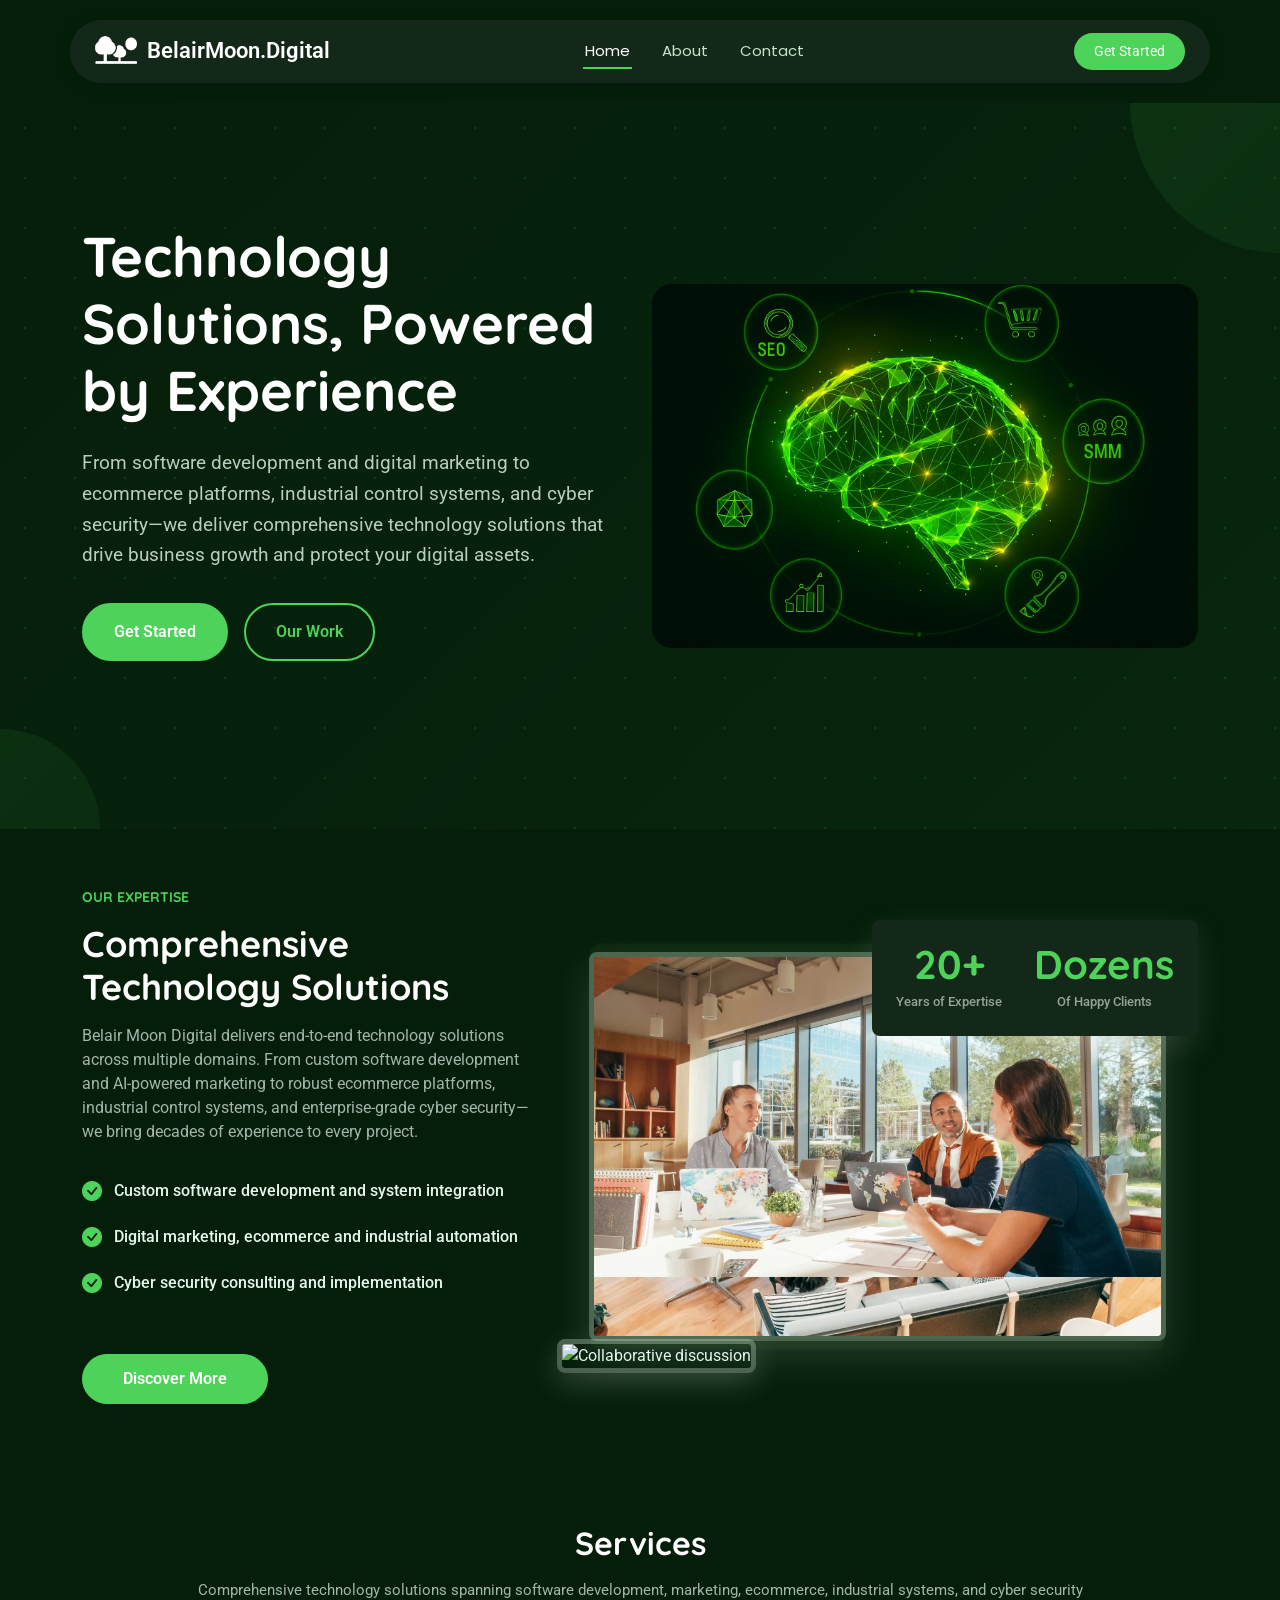
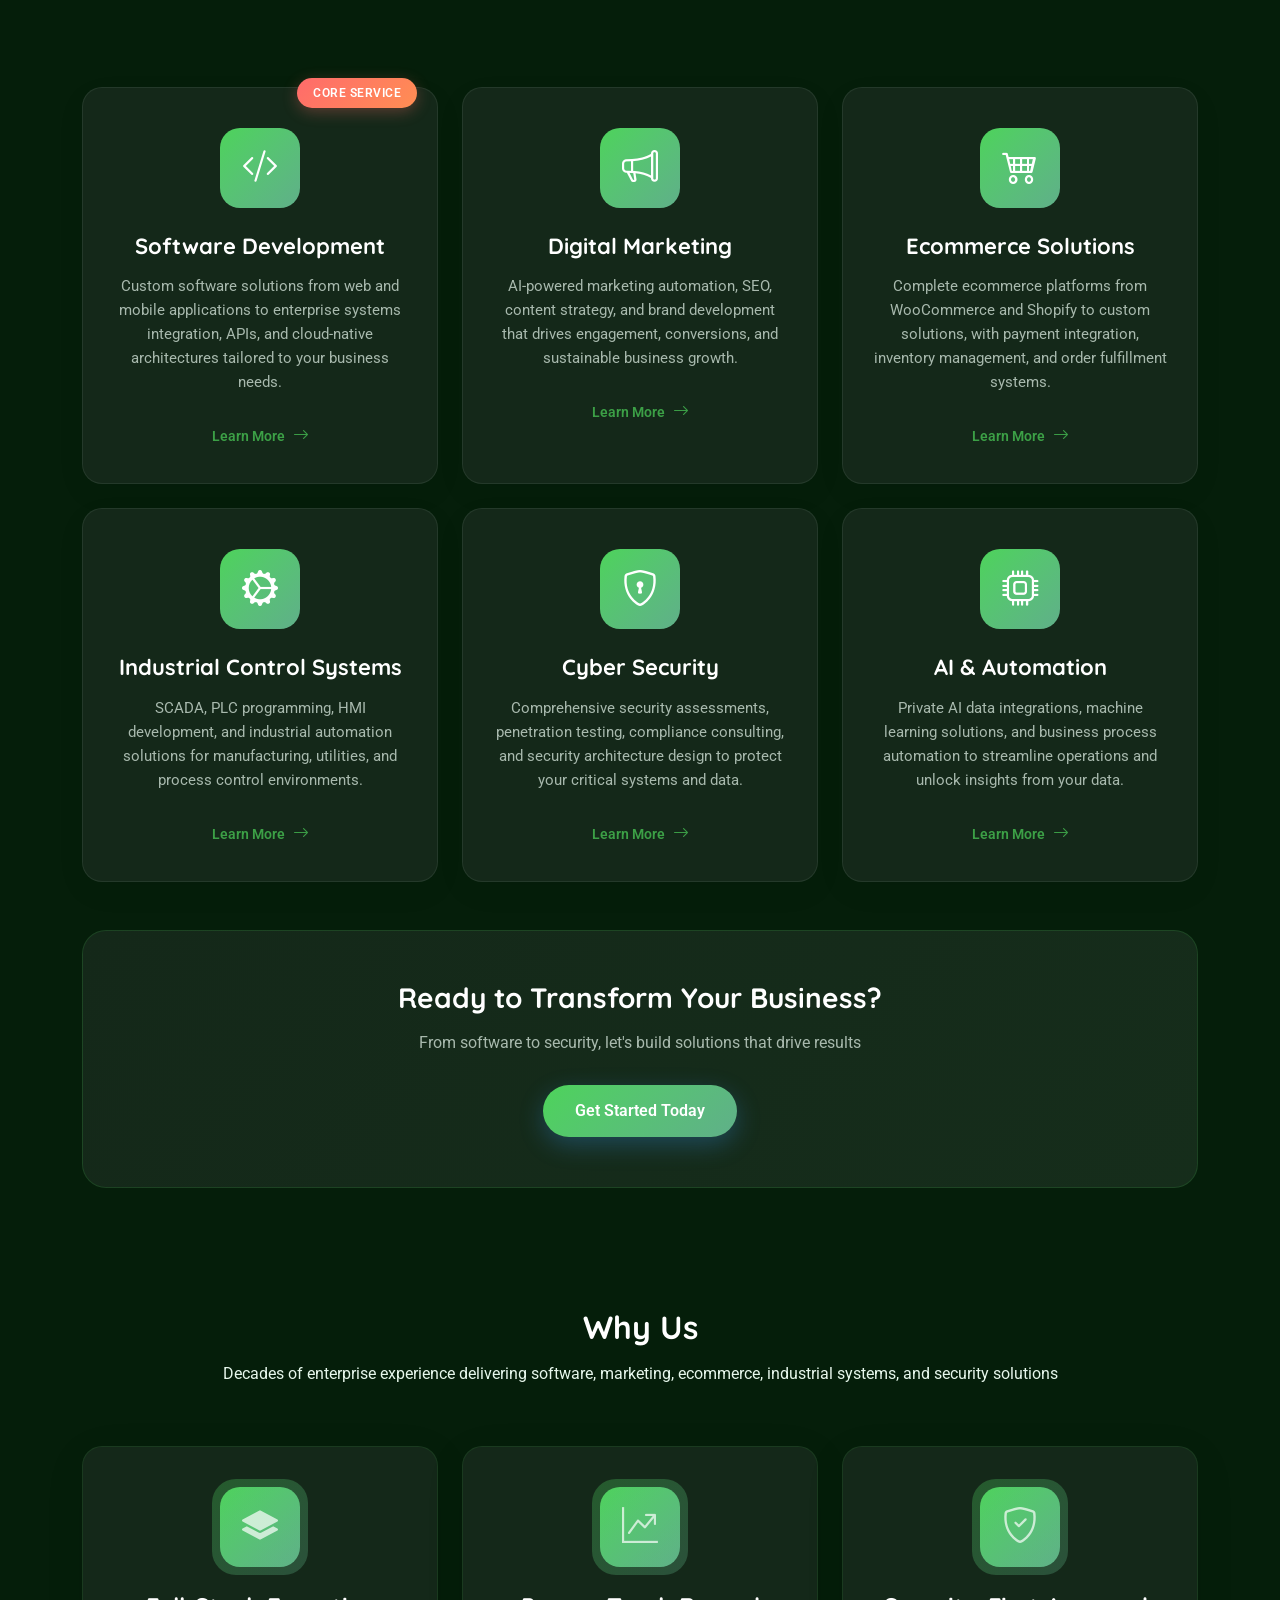
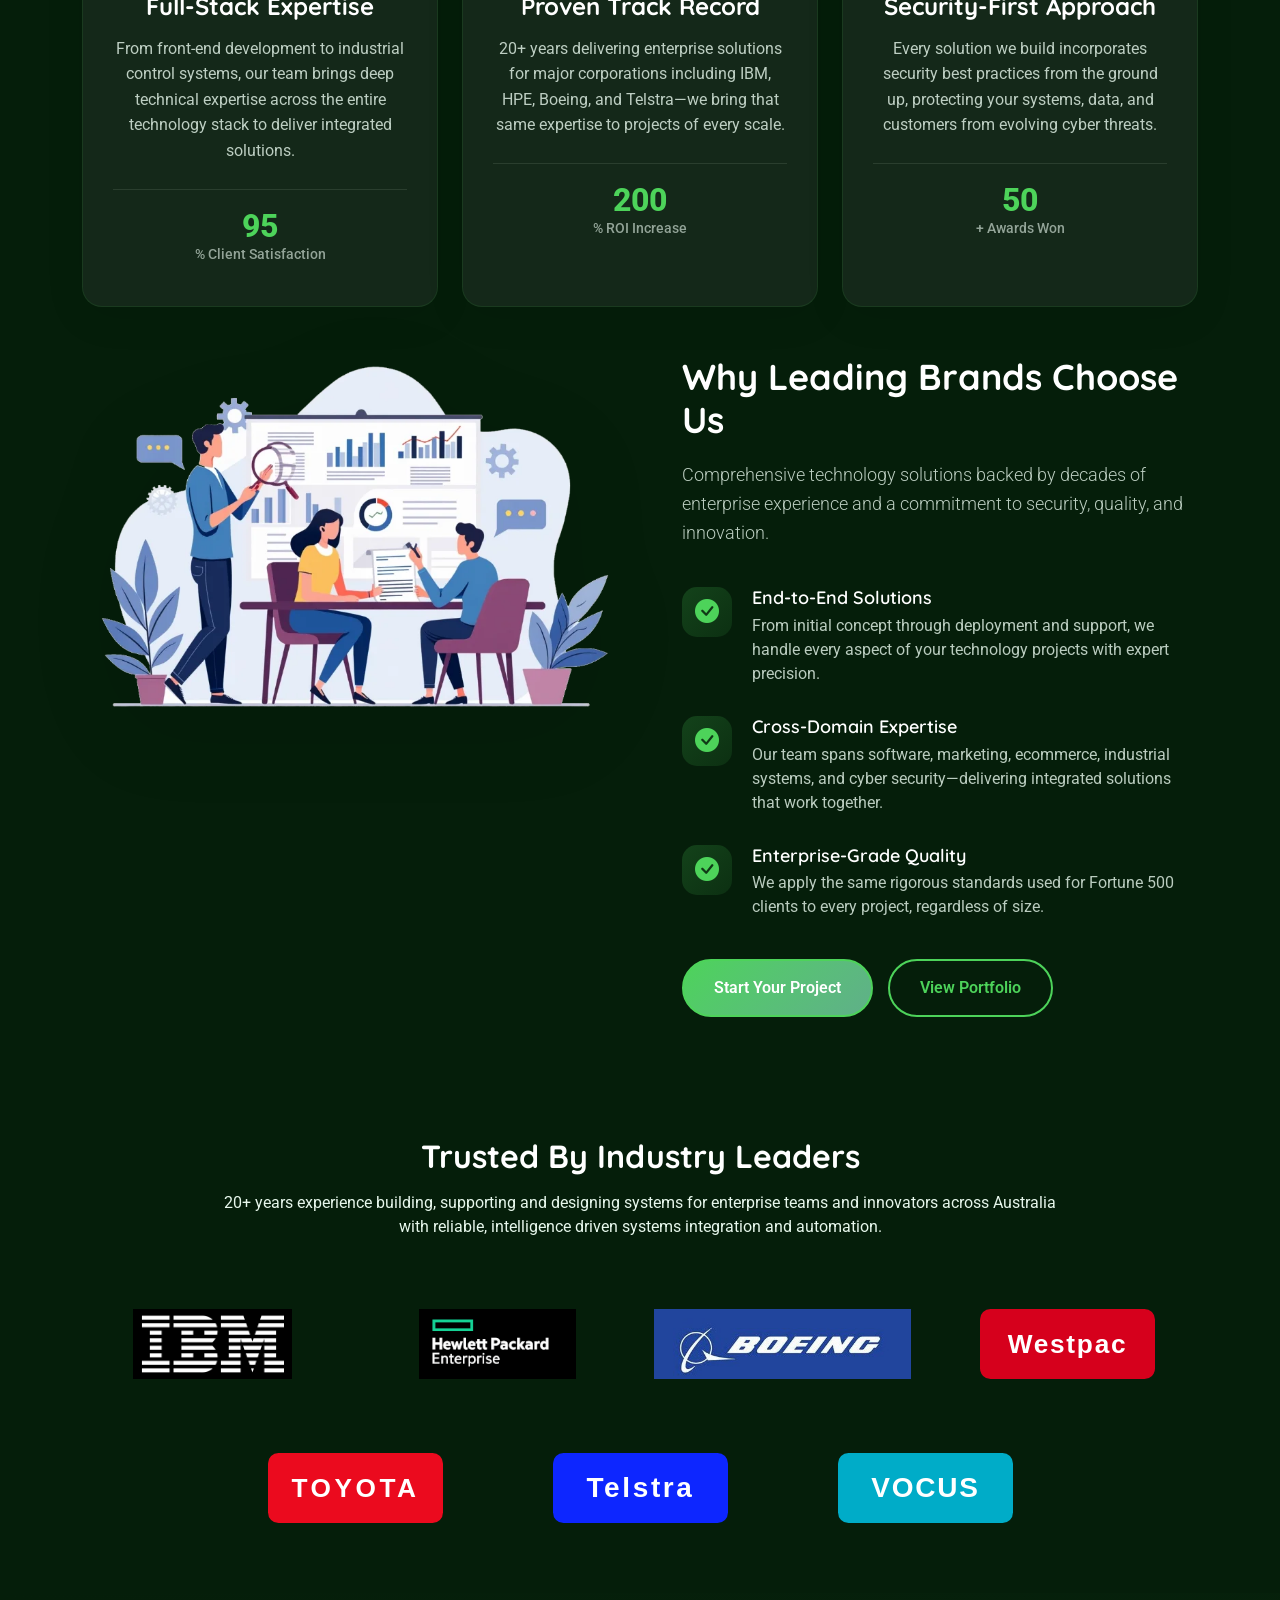
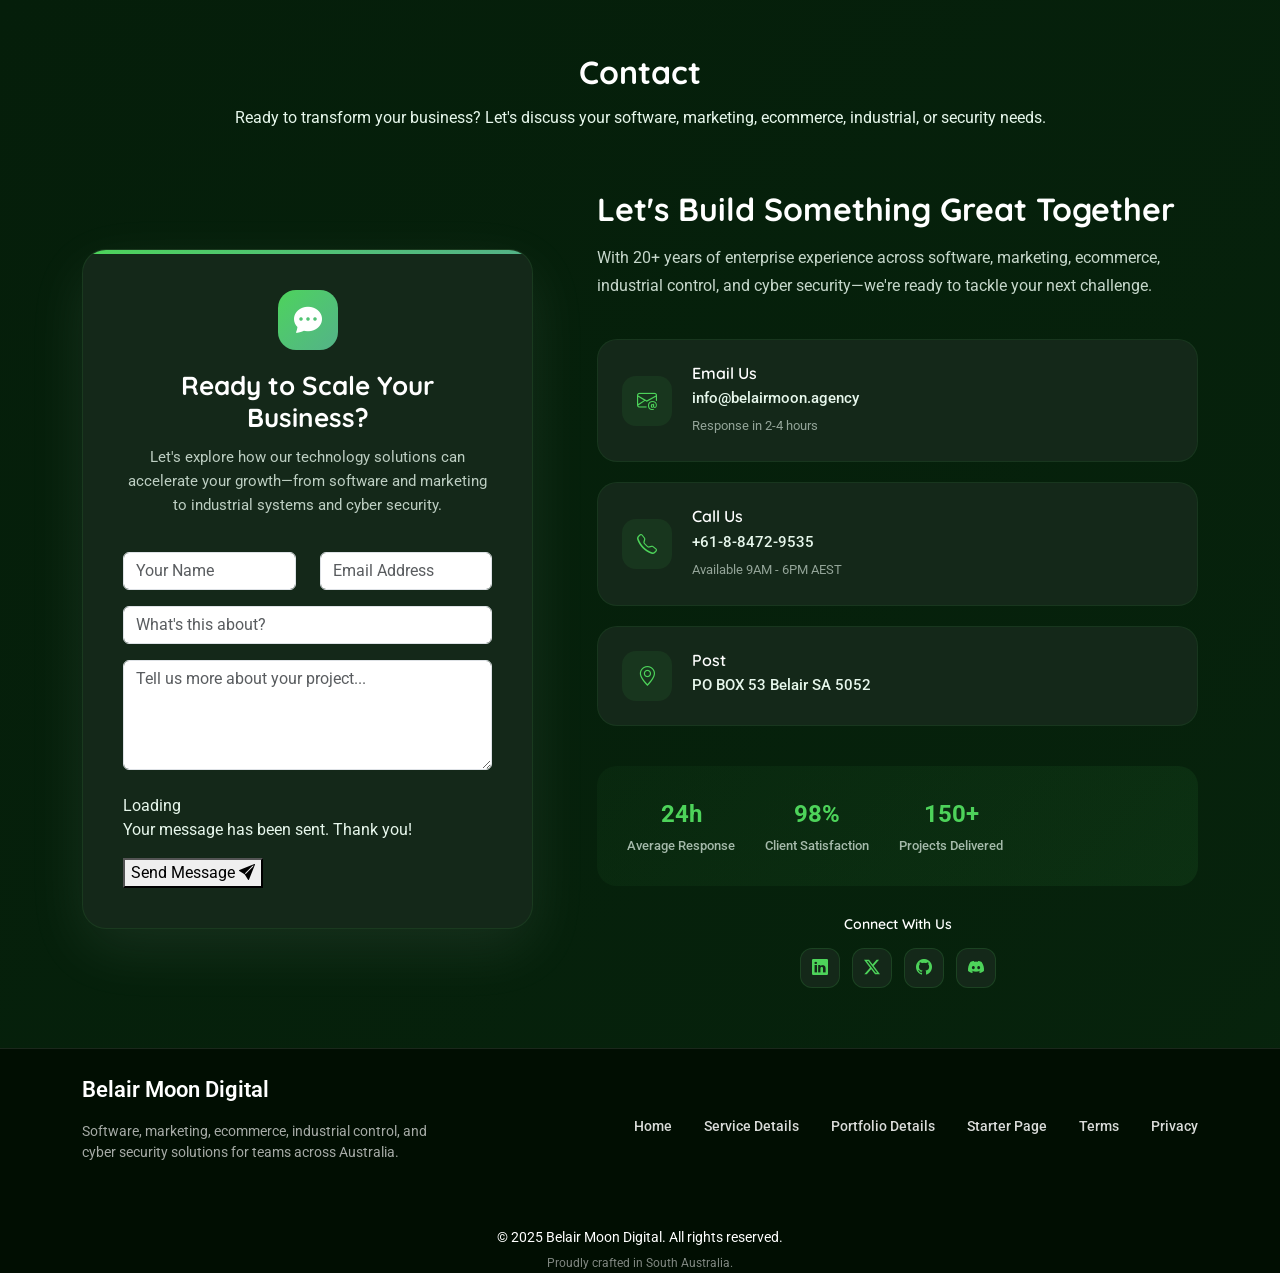
==== index.html @ 19aeda04 "Initial copy from belairmoon.agency for the new belairmoon.digital site. Same assets/content as the " ====
<!DOCTYPE html>
<html lang="en">

<head>
  <meta charset="utf-8">
  <meta content="width=device-width, initial-scale=1.0" name="viewport">
  <title>BelairMoon.Digital - Professional Digital Solutions</title>
  <meta name="description" content="Belair Moon Digital provides professional software development, digital marketing, ecommerce solutions, industrial control systems, and cyber security services. Transform your business with our expert solutions.">
  <meta name="keywords" content="software development, digital marketing, ecommerce, industrial control, cyber security, automation, belair moon digital">

  <!-- Favicons -->
  <link href="assets/img/favicon.png" rel="icon">
  <link href="assets/img/apple-touch-icon.png" rel="apple-touch-icon">

  <!-- Fonts -->
  <link href="https://fonts.googleapis.com" rel="preconnect">
  <link href="https://fonts.gstatic.com" rel="preconnect" crossorigin>
  <link href="https://fonts.googleapis.com/css2?family=Roboto:ital,wght@0,100;0,300;0,400;0,500;0,700;0,900;1,100;1,300;1,400;1,500;1,700;1,900&family=Poppins:ital,wght@0,100;0,200;0,300;0,400;0,500;0,600;0,700;0,800;0,900;1,100;1,200;1,300;1,400;1,500;1,600;1,700;1,800;1,900&family=Quicksand:wght@300;400;500;600;700&display=swap" rel="stylesheet">

  <!-- Vendor CSS Files -->
  <link href="assets/vendor/bootstrap/css/bootstrap.min.css" rel="stylesheet">
  <link href="assets/vendor/bootstrap-icons/bootstrap-icons.css" rel="stylesheet">
  <link href="assets/vendor/aos/aos.css" rel="stylesheet">
  <link href="assets/vendor/swiper/swiper-bundle.min.css" rel="stylesheet">
  <link href="assets/vendor/glightbox/css/glightbox.min.css" rel="stylesheet">

  <!-- Main CSS File -->
  <link href="assets/css/main.css" rel="stylesheet">

  <!-- Social Sharing Preview -->
  <meta property="og:title" content="Belair Moon Digital - Software, Marketing, Ecommerce & Cyber Security">
  <meta property="og:description" content="Transform your business with software development, digital marketing, ecommerce, industrial control systems, and cyber security solutions from Belair Moon Digital.">
  <meta property="og:image" content="https://belairmoon.agency/assets/img/logo.webp">
  <meta property="og:url" content="https://belairmoon.agency/">
  <meta property="og:type" content="website">
  <meta name="twitter:card" content="summary_large_image">
  <meta name="twitter:title" content="Belair Moon Digital - Software, Marketing, Ecommerce & Cyber Security">
  <meta name="twitter:description" content="Transform your business with software development, digital marketing, ecommerce, industrial control systems, and cyber security solutions from Belair Moon Digital.">
  <meta name="twitter:image" content="https://belairmoon.agency/assets/img/logo.webp">

</head>

<body class="index-page">

  <header id="header" class="header d-flex align-items-center sticky-top">
    <div class="header-container container-fluid container-xl position-relative d-flex align-items-center justify-content-between">

      <a href="index.html" class="logo d-flex align-items-center me-auto me-xl-0">
        <img src="BelairMoonLogo.png" alt="BelairMoon.Digital logo">
        <span class="site-title">BelairMoon.Digital</span>
      </a>

      <nav id="navmenu" class="navmenu">
        <ul>
          <li><a href="index.html#hero">Home</a></li>
          <li><a href="index.html#about">About</a></li>
          <li><a href="index.html#contact">Contact</a></li>
        </ul>
        <i class="mobile-nav-toggle d-xl-none bi bi-list"></i>
      </nav>

      <a class="btn-getstarted" href="index.html#contact">Get Started</a>

    </div>
  </header>

  <main class="main">

    <!-- Hero Section -->
    <section id="hero" class="hero section">

      <div class="container">
        <div class="row align-items-center">
          <div class="col-lg-6" data-aos="fade-right" data-aos-delay="100">
            <div class="hero-content">
              <h1>Technology Solutions, Powered by Experience</h1>
              <p>From software development and digital marketing to ecommerce platforms, industrial control systems, and cyber security—we deliver comprehensive technology solutions that drive business growth and protect your digital assets.</p>
              <div class="hero-buttons">
                <a href="#" class="btn btn-primary">Get Started</a>
                <a href="#" class="btn btn-outline">Our Work</a>
              </div>
            </div>
          </div>
          <div class="col-lg-6" data-aos="fade-left" data-aos-delay="200">
            <div class="hero-visual">
              <div class="hero-image">
                <img src="assets/img/AIBrain.png" alt="AI Technology Solutions" class="img-fluid">
              </div>
            </div>
          </div>
        </div>
      </div>

      <div class="hero-bg-elements">
        <div class="bg-shape shape-1"></div>
        <div class="bg-shape shape-2"></div>
        <div class="bg-particles"></div>
      </div>

    </section><!-- /Hero Section -->

    <!-- About Section -->
    <section id="about" class="about section">

      <div class="container" data-aos="fade-up" data-aos-delay="100">

        <div class="row gy-5 align-items-center">

          <div class="col-lg-5" data-aos="fade-right" data-aos-delay="200">
            <div class="content">
              <h6 class="subtitle">Our Expertise</h6>
              <h2>Comprehensive Technology Solutions</h2>
              <p>
                Belair Moon Digital delivers end-to-end technology solutions across multiple domains. From custom software development and AI-powered marketing to robust ecommerce platforms, industrial control systems, and enterprise-grade cyber security—we bring decades of experience to every project.
              </p>

              <ul class="features-list">
                <li><i class="bi bi-check-circle-fill"></i><span>Custom software development and system integration</span></li>
                <li><i class="bi bi-check-circle-fill"></i><span>Digital marketing, ecommerce and industrial automation</span></li>
                <li><i class="bi bi-check-circle-fill"></i><span>Cyber security consulting and implementation</span></li>
              </ul>

              <a href="#" class="btn btn-primary">Discover More</a>
            </div>
          </div>

          <div class="col-lg-7" data-aos="fade-left" data-aos-delay="300">
            <div class="image-composition">
              <div class="image-main">
                <img src="assets/img/about/about-9.webp" alt="Modern office with a team working" class="img-fluid" loading="lazy">
              </div>
              <div class="image-secondary">
                <img src="assets/img/about/about-square-8.webp" alt="Collaborative discussion" class="img-fluid" loading="lazy">
              </div>
              <div class="stats-card">
                <div class="stats-item">
                  <h3>20+</h3>
                  <p>Years of Expertise</p>
                </div>
                <div class="stats-item">
                  <h3>Dozens</h3>
                  <p>Of Happy Clients</p>
                </div>
              </div>
            </div>
          </div>

        </div>

      </div>

    </section><!-- /About Section -->

    <!-- Services Section -->
    <section id="services" class="services section">

      <!-- Section Title -->
      <div class="container section-title" data-aos="fade-up">
        <h2>Services</h2>
        <p>Comprehensive technology solutions spanning software development, marketing, ecommerce, industrial systems, and cyber security</p>
      </div><!-- End Section Title -->

      <div class="container" data-aos="fade-up" data-aos-delay="100">

        <div class="row gy-4">
          <div class="col-lg-4 col-md-6" data-aos="fade-up" data-aos-delay="200">
            <div class="service-card">
              <div class="service-icon">
                <i class="bi bi-code-slash"></i>
              </div>
              <h4><a href="service-details.html">Software Development</a></h4>
              <p>Custom software solutions from web and mobile applications to enterprise systems integration, APIs, and cloud-native architectures tailored to your business needs.</p>
              <div class="service-badge">Core Service</div>
              <a href="service-details.html" class="service-link">
                <span>Learn More</span>
                <i class="bi bi-arrow-right"></i>
              </a>
            </div>
          </div>

          <div class="col-lg-4 col-md-6" data-aos="fade-up" data-aos-delay="300">
            <div class="service-card">
              <div class="service-icon">
                <i class="bi bi-megaphone"></i>
              </div>
              <h4><a href="service-details.html">Digital Marketing</a></h4>
              <p>AI-powered marketing automation, SEO, content strategy, and brand development that drives engagement, conversions, and sustainable business growth.</p>
              <a href="service-details.html" class="service-link">
                <span>Learn More</span>
                <i class="bi bi-arrow-right"></i>
              </a>
            </div>
          </div>

          <div class="col-lg-4 col-md-6" data-aos="fade-up" data-aos-delay="400">
            <div class="service-card">
              <div class="service-icon">
                <i class="bi bi-cart4"></i>
              </div>
              <h4><a href="service-details.html">Ecommerce Solutions</a></h4>
              <p>Complete ecommerce platforms from WooCommerce and Shopify to custom solutions, with payment integration, inventory management, and order fulfillment systems.</p>
              <a href="service-details.html" class="service-link">
                <span>Learn More</span>
                <i class="bi bi-arrow-right"></i>
              </a>
            </div>
          </div>

          <div class="col-lg-4 col-md-6" data-aos="fade-up" data-aos-delay="500">
            <div class="service-card">
              <div class="service-icon">
                <i class="bi bi-gear-wide-connected"></i>
              </div>
              <h4><a href="service-details.html">Industrial Control Systems</a></h4>
              <p>SCADA, PLC programming, HMI development, and industrial automation solutions for manufacturing, utilities, and process control environments.</p>
              <a href="service-details.html" class="service-link">
                <span>Learn More</span>
                <i class="bi bi-arrow-right"></i>
              </a>
            </div>
          </div>

          <div class="col-lg-4 col-md-6" data-aos="fade-up" data-aos-delay="200">
            <div class="service-card">
              <div class="service-icon">
                <i class="bi bi-shield-lock"></i>
              </div>
              <h4><a href="service-details.html">Cyber Security</a></h4>
              <p>Comprehensive security assessments, penetration testing, compliance consulting, and security architecture design to protect your critical systems and data.</p>
              <a href="service-details.html" class="service-link">
                <span>Learn More</span>
                <i class="bi bi-arrow-right"></i>
              </a>
            </div>
          </div>

          <div class="col-lg-4 col-md-6" data-aos="fade-up" data-aos-delay="300">
            <div class="service-card">
              <div class="service-icon">
                <i class="bi bi-cpu"></i>
              </div>
              <h4><a href="service-details.html">AI & Automation</a></h4>
              <p>Private AI data integrations, machine learning solutions, and business process automation to streamline operations and unlock insights from your data.</p>
              <a href="service-details.html" class="service-link">
                <span>Learn More</span>
                <i class="bi bi-arrow-right"></i>
              </a>
            </div>
          </div>

        </div>

        <div class="row mt-5">
          <div class="col-12 text-center" data-aos="fade-up" data-aos-delay="400">
            <div class="services-cta">
              <h3>Ready to Transform Your Business?</h3>
              <p>From software to security, let's build solutions that drive results</p>
              <a href="service-details.html" class="btn btn-primary">Get Started Today</a>
            </div>
          </div>
        </div>

      </div>

    </section><!-- /Services Section -->


<!--     COMMENTED OUT FOR LATER USE
     7/1/24 9:30 AM - Placeholders for later

    <!-- Portfolio Section - ->
    <section id="portfolio" class="portfolio section">

      <!-- Section Title - ->
      <div class="container section-title" data-aos="fade-up">
        <h2>Portfolio</h2>
        <p>Real projects showcasing our AI-powered approach to digital marketing and brand transformation</p>
      </div><!-- End Section Title - ->

      <div class="container" data-aos="fade-up" data-aos-delay="100">

        <div class="isotope-layout" data-default-filter="*" data-layout="masonry" data-sort="original-order">
          <ul class="portfolio-filters isotope-filters" data-aos="fade-up" data-aos-delay="200">
            <li data-filter="*" class="filter-active">All Projects</li>
            <li data-filter=".filter-web">AI Marketing</li>
            <li data-filter=".filter-mobile">Automation</li>
            <li data-filter=".filter-branding">Brand Strategy</li>
            <li data-filter=".filter-ui">Smart UX</li>
          </ul><!-- End Portfolio Filters - ->

          <div class="row gy-4 isotope-container" data-aos="fade-up" data-aos-delay="300">
            <div class="col-xl-4 col-lg-6 portfolio-item isotope-item filter-web">
              <div class="portfolio-wrapper">
                <div class="portfolio-image">
                  <img src="assets/img/portfolio/portfolio-7.webp" alt="Creative Web Project" class="img-fluid" loading="lazy">
                  <div class="portfolio-hover">
                    <div class="portfolio-actions">
                      <a href="assets/img/portfolio/portfolio-7.webp" class="glightbox action-btn preview-btn" title="Preview Project">
                        <i class="bi bi-eye"></i>
                      </a>
                      <a href="#" class="action-btn details-btn" title="View Details">
                        <i class="bi bi-arrow-up-right"></i>
                      </a>
                    </div>
                  </div>
                </div>
                <div class="portfolio-content">
                  <div class="portfolio-meta">
                    <span class="project-type">AI Marketing</span>
                    <div class="project-rating">
                      <i class="bi bi-star-fill"></i>
                      <span>4.8</span>
                    </div>
                  </div>
                  <h3>E-commerce Growth Engine</h3>
                  <p>AI-powered marketing automation that increased client revenue by 340% through intelligent customer segmentation and personalized campaigns.</p>
                  <div class="portfolio-tech">
                    <span class="tech-badge">AI Analytics</span>
                    <span class="tech-badge">Automation</span>
                    <span class="tech-badge">Growth</span>
                  </div>
                </div>
              </div>
            </div>

            <div class="col-xl-4 col-lg-6 portfolio-item isotope-item filter-mobile">
              <div class="portfolio-wrapper">
                <div class="portfolio-image">
                  <img src="assets/img/portfolio/portfolio-8.webp" alt="Mobile App Project" class="img-fluid" loading="lazy">
                  <div class="portfolio-hover">
                    <div class="portfolio-actions">
                      <a href="assets/img/portfolio/portfolio-8.webp" class="glightbox action-btn preview-btn" title="Preview Project">
                        <i class="bi bi-eye"></i>
                      </a>
                      <a href="#" class="action-btn details-btn" title="View Details">
                        <i class="bi bi-arrow-up-right"></i>
                      </a>
                    </div>
                  </div>
                </div>
                <div class="portfolio-content">
                  <div class="portfolio-meta">
                    <span class="project-type">Automation</span>
                    <div class="project-rating">
                      <i class="bi bi-star-fill"></i>
                      <span>4.9</span>
                    </div>
                  </div>
                  <h3>Lead Nurturing System</h3>
                  <p>Fully automated lead qualification and nurturing system that converted 65% more prospects into paying customers.</p>
                  <div class="portfolio-tech">
                    <span class="tech-badge">ML Models</span>
                    <span class="tech-badge">CRM Integration</span>
                    <span class="tech-badge">Analytics</span>
                  </div>
                </div>
              </div>
            </div>

            <div class="col-xl-4 col-lg-6 portfolio-item isotope-item filter-branding">
              <div class="portfolio-wrapper">
                <div class="portfolio-image">
                  <img src="assets/img/portfolio/portfolio-9.webp" alt="Branding Project" class="img-fluid" loading="lazy">
                  <div class="portfolio-hover">
                    <div class="portfolio-actions">
                      <a href="assets/img/portfolio/portfolio-9.webp" class="glightbox action-btn preview-btn" title="Preview Project">
                        <i class="bi bi-eye"></i>
                      </a>
                      <a href="#" class="action-btn details-btn" title="View Details">
                        <i class="bi bi-arrow-up-right"></i>
                      </a>
                    </div>
                  </div>
                </div>
                <div class="portfolio-content">
                  <div class="portfolio-meta">
                    <span class="project-type">Brand Strategy</span>
                    <div class="portfolio-rating">
                      <i class="bi bi-star-fill"></i>
                      <span>5.0</span>
                    </div>
                  </div>
                  <h3>AI-Driven Brand Transformation</h3>
                  <p>Complete brand overhaul using data-driven insights and AI-generated creative concepts that tripled brand recognition.</p>
                  <div class="portfolio-tech">
                    <span class="tech-badge">Brand AI</span>
                    <span class="tech-badge">Analytics</span>
                    <span class="tech-badge">Strategy</span>
                  </div>
                </div>
              </div>
            </div>

            <div class="col-xl-4 col-lg-6 portfolio-item isotope-item filter-ui">
              <div class="portfolio-wrapper">
                <div class="portfolio-image">
                  <img src="assets/img/portfolio/portfolio-10.webp" alt="UI/UX Project" class="img-fluid" loading="lazy">
                  <div class="portfolio-hover">
                    <div class="portfolio-actions">
                      <a href="assets/img/portfolio/portfolio-10.webp" class="glightbox action-btn preview-btn" title="Preview Project">
                        <i class="bi bi-eye"></i>
                      </a>
                      <a href="#" class="action-btn details-btn" title="View Details">
                        <i class="bi bi-arrow-up-right"></i>
                      </a>
                    </div>
                  </div>
                </div>
                <div class="portfolio-content">
                  <div class="portfolio-meta">
                    <span class="project-type">UI/UX</span>
                    <div class="project-rating">
                      <i class="bi bi-star-fill"></i>
                      <span>4.7</span>
                    </div>
                  </div>
                  <h3>SaaS Dashboard Design</h3>
                  <p>Experience revolutionary AI-driven marketing solutions that deliver sustainable growth and competitive advantage through intelligent automation.</p>
                  <div class="portfolio-tech">
                    <span class="tech-badge">Figma</span>
                    <span class="tech-badge">Prototyping</span>
                    <span class="tech-badge">UX</span>
                  </div>
                </div>
              </div>
            </div>

            <div class="col-xl-4 col-lg-6 portfolio-item isotope-item filter-web">
              <div class="portfolio-wrapper">
                <div class="portfolio-image">
                  <img src="assets/img/portfolio/portfolio-11.webp" alt="E-commerce Platform" class="img-fluid" loading="lazy">
                  <div class="portfolio-hover">
                    <div class="portfolio-actions">
                      <a href="assets/img/portfolio/portfolio-11.webp" class="glightbox action-btn preview-btn" title="Preview Project">
                        <i class="bi bi-eye"></i>
                      </a>
                      <a href="#" class="action-btn details-btn" title="View Details">
                        <i class="bi bi-arrow-up-right"></i>
                      </a>
                    </div>
                  </div>
                </div>
                <div class="portfolio-content">
                  <div class="portfolio-meta">
                    <span class="project-type">E-commerce</span>
                    <div class="project-rating">
                      <i class="bi bi-star-fill"></i>
                      <span>4.6</span>
                    </div>
                  </div>
                  <h3>E-commerce Platform</h3>
                  <p>Transform your digital marketing with intelligent automation systems that deliver exceptional results and measurable growth.</p>
                  <div class="portfolio-tech">
                    <span class="tech-badge">Shopify</span>
                    <span class="tech-badge">React</span>
                    <span class="tech-badge">API</span>
                  </div>
                </div>
              </div>
            </div>

            <div class="col-xl-4 col-lg-6 portfolio-item isotope-item filter-mobile">
              <div class="portfolio-wrapper">
                <div class="portfolio-image">
                  <img src="assets/img/portfolio/portfolio-12.webp" alt="Fintech Mobile App" class="img-fluid" loading="lazy">
                  <div class="portfolio-hover">
                    <div class="portfolio-actions">
                      <a href="assets/img/portfolio/portfolio-12.webp" class="glightbox action-btn preview-btn" title="Preview Project">
                        <i class="bi bi-eye"></i>
                      </a>
                      <a href="#" class="action-btn details-btn" title="View Details">
                        <i class="bi bi-arrow-up-right"></i>
                      </a>
                    </div>
                  </div>
                </div>
                <div class="portfolio-content">
                  <div class="portfolio-meta">
                    <span class="project-type">Fintech</span>
                    <div class="project-rating">
                      <i class="bi bi-star-fill"></i>
                      <span>4.8</span>
                    </div>
                  </div>
                  <h3>Fintech Mobile Solution</h3>
                  <p>Revolutionary cryptocurrency trading platform with AI-powered portfolio optimization and real-time blockchain analytics for institutional and retail investors.</p>
                  <div class="portfolio-tech">
                    <span class="tech-badge">Swift</span>
                    <span class="tech-badge">Kotlin</span>
                    <span class="tech-badge">Blockchain</span>
                  </div>
                </div>
              </div>
            </div>
          </div><!-- End Portfolio Items Container - ->

        </div>

        <div class="portfolio-cta text-center" data-aos="fade-up" data-aos-delay="400">
          <h4>Ready to start your next project?</h4>
          <p>Let's work together to bring your digital vision to life</p>
          <div class="cta-buttons">
            <a href="#contact" class="btn btn-primary">Start a Project</a>
            <a href="#portfolio" class="btn btn-outline">View All Work</a>
          </div>
        </div>

      </div>

    </section><!-- /Portfolio Section - ->
   COMMENTED OUT FOR LATER USE -->



    <!-- Why Us Section -->
    <section id="why-us" class="why-us section">

      <!-- Section Title -->
      <div class="container section-title" data-aos="fade-up">
        <h2>Why Us</h2>
        <p>Decades of enterprise experience delivering software, marketing, ecommerce, industrial systems, and security solutions</p>
      </div><!-- End Section Title -->

      <div class="container" data-aos="fade-up" data-aos-delay="100">

        <div class="row g-4">

          <div class="col-lg-4 col-md-6" data-aos="fade-up" data-aos-delay="200">
            <div class="feature-card">
              <div class="icon-wrapper">
                <i class="bi bi-layers-fill"></i>
              </div>
              <h4>Full-Stack Expertise</h4>
              <p>From front-end development to industrial control systems, our team brings deep technical expertise across the entire technology stack to deliver integrated solutions.</p>
              <div class="feature-stats">
                <span class="stat-number" data-purecounter-start="0" data-purecounter-end="95" data-purecounter-duration="2">95</span>
                <span class="stat-label">% Client Satisfaction</span>
              </div>
            </div>
          </div><!-- End Feature Card -->

          <div class="col-lg-4 col-md-6" data-aos="fade-up" data-aos-delay="300">
            <div class="feature-card">
              <div class="icon-wrapper">
                <i class="bi bi-graph-up-arrow"></i>
              </div>
              <h4>Proven Track Record</h4>
              <p>20+ years delivering enterprise solutions for major corporations including IBM, HPE, Boeing, and Telstra—we bring that same expertise to projects of every scale.</p>
              <div class="feature-stats">
                <span class="stat-number" data-purecounter-start="0" data-purecounter-end="200" data-purecounter-duration="2">200</span>
                <span class="stat-label">% ROI Increase</span>
              </div>
            </div>
          </div><!-- End Feature Card -->

          <div class="col-lg-4 col-md-6" data-aos="fade-up" data-aos-delay="400">
            <div class="feature-card">
              <div class="icon-wrapper">
                <i class="bi bi-shield-check"></i>
              </div>
              <h4>Security-First Approach</h4>
              <p>Every solution we build incorporates security best practices from the ground up, protecting your systems, data, and customers from evolving cyber threats.</p>
              <div class="feature-stats">
                <span class="stat-number" data-purecounter-start="0" data-purecounter-end="50" data-purecounter-duration="2">50</span>
                <span class="stat-label">+ Awards Won</span>
              </div>
            </div>
          </div><!-- End Feature Card -->

        </div>

        <div class="row mt-5">
          <div class="col-lg-6" data-aos="fade-right" data-aos-delay="200">
            <div class="feature-showcase">
              <img src="assets/img/illustration/illustration-14.webp" alt="Creative Process" class="img-fluid">
            </div>
          </div>

          <div class="col-lg-6" data-aos="fade-left" data-aos-delay="300">
            <div class="feature-content">
              <h3>Why Leading Brands Choose Us</h3>
              <p class="lead">Comprehensive technology solutions backed by decades of enterprise experience and a commitment to security, quality, and innovation.</p>

              <div class="feature-list">
                <div class="feature-item">
                  <div class="feature-icon">
                    <i class="bi bi-check-circle-fill"></i>
                  </div>
                  <div class="feature-text">
                    <h5>End-to-End Solutions</h5>
                    <p>From initial concept through deployment and support, we handle every aspect of your technology projects with expert precision.</p>
                  </div>
                </div>

                <div class="feature-item">
                  <div class="feature-icon">
                    <i class="bi bi-check-circle-fill"></i>
                  </div>
                  <div class="feature-text">
                    <h5>Cross-Domain Expertise</h5>
                    <p>Our team spans software, marketing, ecommerce, industrial systems, and cyber security—delivering integrated solutions that work together.</p>
                  </div>
                </div>

                <div class="feature-item">
                  <div class="feature-icon">
                    <i class="bi bi-check-circle-fill"></i>
                  </div>
                  <div class="feature-text">
                    <h5>Enterprise-Grade Quality</h5>
                    <p>We apply the same rigorous standards used for Fortune 500 clients to every project, regardless of size.</p>
                  </div>
                </div>
              </div>

              <div class="cta-wrapper">
                <a href="#" class="btn btn-primary">Start Your Project</a>
                <a href="#" class="btn btn-outline">View Portfolio</a>
              </div>
            </div>
          </div>
        </div>

      </div>

    </section><!-- /Why Us Section -->

<!-- COMMENTED OUT 7/1/24  9:30 AM -  PLACEHOLDERS FOR LATER - ->
    <!-- Testimonials Section - ->
    <section id="testimonials" class="testimonials section">

      <!-- Section Title - ->
      <div class="container section-title" data-aos="fade-up">
        <h2>Testimonials</h2>
        <p>Real results from businesses that have transformed their growth with our AI-powered marketing solutions</p>
      </div><!-- End Section Title - ->

      <div class="container" data-aos="fade-up" data-aos-delay="100">

        <div class="testimonials-slider swiper init-swiper">
          <script type="application/json" class="swiper-config">
            {
              "loop": true,
              "speed": 600,
              "autoplay": {
                "delay": 4000
              },
              "slidesPerView": 1,
              "centeredSlides": true,
              "spaceBetween": 20,
              "pagination": {
                "el": ".swiper-pagination",
                "type": "bullets",
                "clickable": true
              },
              "breakpoints": {
                "768": {
                  "slidesPerView": 1.5,
                  "spaceBetween": 30
                },
                "1200": {
                  "slidesPerView": 3,
                  "spaceBetween": 40
                }
              }
            }
          </script>
          <div class="swiper-wrapper">
            <div class="swiper-slide">
              <div class="testimonial-card" data-aos="zoom-in" data-aos-delay="100">
                <div class="testimonial-header">
                  <div class="user-avatar">
                    <img src="assets/img/person/person-f-12.webp" alt="Profile Image">
                  </div>
                  <div class="user-info">
                    <h3>Jennifer Chappel</h3>
                    <span class="user-role">E-commerce Director</span>
                    <div class="rating">
                      <i class="bi bi-star-fill"></i>
                      <i class="bi bi-star-fill"></i>
                      <i class="bi bi-star-fill"></i>
                      <i class="bi bi-star-fill"></i>
                      <i class="bi bi-star-fill"></i>
                    </div>
                  </div>
                </div>
                <div class="testimonial-content">
                  <div class="quote-mark">
                    <i class="bi bi-quote"></i>
                  </div>
                  <p>Belair Moon's AI-driven marketing automation increased our revenue by 340% in just 6 months. Their necessity-born approach and cutting-edge tools delivered results we never thought possible.</p>
                </div>
                <div class="testimonial-footer">
                  <div class="company-badge">
                    <i class="bi bi-building"></i>
                    <span>RetailFlow</span>
                  </div>
                  <div class="verified-badge">
                    <i class="bi bi-patch-check-fill"></i>
                    <span>Verified</span>
                  </div>
                </div>
              </div>
            </div><!-- End testimonial item - ->

            <div class="swiper-slide">
              <div class="testimonial-card" data-aos="zoom-in" data-aos-delay="200">
                <div class="testimonial-header">
                  <div class="user-avatar">
                    <img src="assets/img/person/person-m-11.webp" alt="Profile Image">
                  </div>
                  <div class="user-info">
                    <h3>Alexander Malach</h3>
                    <span class="user-role">Frontend Engineer</span>
                    <div class="rating">
                      <i class="bi bi-star-fill"></i>
                      <i class="bi bi-star-fill"></i>
                      <i class="bi bi-star-fill"></i>
                      <i class="bi bi-star-fill"></i>
                      <i class="bi bi-star-fill"></i>
                    </div>
                  </div>
                </div>
                <div class="testimonial-content">
                  <div class="quote-mark">
                    <i class="bi bi-quote"></i>
                  </div>
                  <p>Our proven methodology combines data analytics with machine learning to deliver personalized marketing strategies that convert prospects into loyal customers.</p>
                </div>
                <div class="testimonial-footer">
                  <div class="company-badge">
                    <i class="bi bi-building"></i>
                    <span>InnovateLab</span>
                  </div>
                  <div class="verified-badge">
                    <i class="bi bi-patch-check-fill"></i>
                    <span>Verified</span>
                  </div>
                </div>
              </div>
            </div><!-- End testimonial item - ->

            <div class="swiper-slide">
              <div class="testimonial-card" data-aos="zoom-in" data-aos-delay="300">
                <div class="testimonial-header">
                  <div class="user-avatar">
                    <img src="assets/img/person/person-f-8.webp" alt="Profile Image">
                  </div>
                  <div class="user-info">
                    <h3>Rachel Taylor</h3>
                    <span class="user-role">Marketing Lead</span>
                    <div class="rating">
                      <i class="bi bi-star-fill"></i>
                      <i class="bi bi-star-fill"></i>
                      <i class="bi bi-star-fill"></i>
                      <i class="bi bi-star-fill"></i>
                      <i class="bi bi-star-fill"></i>
                    </div>
                  </div>
                </div>
                <div class="testimonial-content">
                  <div class="quote-mark">
                    <i class="bi bi-quote"></i>
                  </div>
                  <p>Our AI-powered strategies deliver measurable results through intelligent automation, predictive analytics, and data-driven decision making that transforms your business growth.</p>
                </div>
                <div class="testimonial-footer">
                  <div class="company-badge">
                    <i class="bi bi-building"></i>
                    <span>GrowthCo</span>
                  </div>
                  <div class="verified-badge">
                    <i class="bi bi-patch-check-fill"></i>
                    <span>Verified</span>
                  </div>
                </div>
              </div>
            </div><!-- End testimonial item - ->

            <div class="swiper-slide">
              <div class="testimonial-card" data-aos="zoom-in" data-aos-delay="100">
                <div class="testimonial-header">
                  <div class="user-avatar">
                    <img src="assets/img/person/person-m-14.webp" alt="Profile Image">
                  </div>
                  <div class="user-info">
                    <h3>Christopher Michaels</h3>
                    <span class="user-role">VP Engineering</span>
                    <div class="rating">
                      <i class="bi bi-star-fill"></i>
                      <i class="bi bi-star-fill"></i>
                      <i class="bi bi-star-fill"></i>
                      <i class="bi bi-star-fill"></i>
                      <i class="bi bi-star-fill"></i>
                    </div>
                  </div>
                </div>
                <div class="testimonial-content">
                  <div class="quote-mark">
                    <i class="bi bi-quote"></i>
                  </div>
                  <p>The AI-powered automation systems Belair Moon built for us eliminated 80% of our manual marketing tasks while doubling our lead quality. Their necessity-driven approach really shows.</p>
                </div>
                <div class="testimonial-footer">
                  <div class="company-badge">
                    <i class="bi bi-building"></i>
                    <span>DevStream</span>
                  </div>
                  <div class="verified-badge">
                    <i class="bi bi-patch-check-fill"></i>
                    <span>Verified</span>
                  </div>
                </div>
              </div>
            </div><!-- End testimonial item - ->

            <div class="swiper-slide">
              <div class="testimonial-card" data-aos="zoom-in" data-aos-delay="200">
                <div class="testimonial-header">
                  <div class="user-avatar">
                    <img src="assets/img/person/person-f-5.webp" alt="Profile Image">
                  </div>
                  <div class="user-info">
                    <h3>Amanda Matthews</h3>
                    <span class="user-role">UX Researcher</span>
                    <div class="rating">
                      <i class="bi bi-star-fill"></i>
                      <i class="bi bi-star-fill"></i>
                      <i class="bi bi-star-fill"></i>
                      <i class="bi bi-star-fill"></i>
                      <i class="bi bi-star-fill"></i>
                    </div>
                  </div>
                </div>
                <div class="testimonial-content">
                  <div class="quote-mark">
                    <i class="bi bi-quote"></i>
                  </div>
                  <p>Advanced machine learning algorithms optimize your marketing campaigns in real-time, ensuring maximum ROI and sustainable business growth through intelligent automation.</p>
                </div>
                <div class="testimonial-footer">
                  <div class="company-badge">
                    <i class="bi bi-building"></i>
                    <span>UserFirst</span>
                  </div>
                  <div class="verified-badge">
                    <i class="bi bi-patch-check-fill"></i>
                    <span>Verified</span>
                  </div>
                </div>
              </div>
            </div><!-- End testimonial item - ->
          </div>
          <div class="swiper-pagination"></div>
        </div>

      </div>

    </section><!-- /Testimonials Section - ->

    <!-- Team Section - ->
    <section id="team" class="team section">

      <!-- Section Title - ->
      <div class="container section-title" data-aos="fade-up">
        <h2>Team</h2>
        <p>Meet the AI specialists and digital marketing experts who drive innovation and deliver exceptional results for our clients</p>
      </div><!-- End Section Title - ->

      <div class="container" data-aos="fade-up" data-aos-delay="100">

        <div class="row g-4">

          <div class="col-lg-6">
            <div class="team-intro" data-aos="fade-right" data-aos-delay="150">
              <div class="intro-content">
                <h3>Meet Our Exceptional Team</h3>
                <p>Our diverse team of AI specialists, data scientists, and digital marketing experts brings together years of experience in cutting-edge technology and proven marketing strategies. United by our passion for innovation, we're dedicated to transforming businesses through intelligent automation and data-driven solutions.</p>
                <div class="stats-row">
                  <div class="stat-item">
                    <span class="stat-number">50+</span>
                    <span class="stat-label">Team Members</span>
                  </div>
                  <div class="stat-item">
                    <span class="stat-number">8</span>
                    <span class="stat-label">Departments</span>
                  </div>
                  <div class="stat-item">
                    <span class="stat-number">15+</span>
                    <span class="stat-label">Countries</span>
                  </div>
                </div>
              </div>
            </div>
          </div>

          <div class="col-lg-6">
            <div class="team-grid" data-aos="fade-left" data-aos-delay="200">
              <div class="member-hexagon" data-aos="zoom-in" data-aos-delay="250">
                <div class="hexagon-inner">
                  <img src="assets/img/person/person-f-3.webp" alt="Team member">
                  <div class="member-overlay">
                    <h5>Sarah Chen</h5>
                    <span>Creative Director</span>
                    <div class="social-icons">
                      <a href="#"><i class="bi bi-linkedin"></i></a>
                      <a href="#"><i class="bi bi-twitter"></i></a>
                    </div>
                  </div>
                </div>
              </div>

              <div class="member-hexagon" data-aos="zoom-in" data-aos-delay="300">
                <div class="hexagon-inner">
                  <img src="assets/img/person/person-m-4.webp" alt="Team member">
                  <div class="member-overlay">
                    <h5>Marcus Johnson</h5>
                    <span>Tech Lead</span>
                    <div class="social-icons">
                      <a href="#"><i class="bi bi-github"></i></a>
                      <a href="#"><i class="bi bi-linkedin"></i></a>
                    </div>
                  </div>
                </div>
              </div>

              <div class="member-hexagon" data-aos="zoom-in" data-aos-delay="350">
                <div class="hexagon-inner">
                  <img src="assets/img/person/person-f-8.webp" alt="Team member">
                  <div class="member-overlay">
                    <h5>Emma Rodriguez</h5>
                    <span>Product Manager</span>
                    <div class="social-icons">
                      <a href="#"><i class="bi bi-instagram"></i></a>
                      <a href="#"><i class="bi bi-dribbble"></i></a>
                    </div>
                  </div>
                </div>
              </div>

              <div class="member-hexagon" data-aos="zoom-in" data-aos-delay="400">
                <div class="hexagon-inner">
                  <img src="assets/img/person/person-m-6.webp" alt="Team member">
                  <div class="member-overlay">
                    <h5>David Kim</h5>
                    <span>UX Architect</span>
                    <div class="social-icons">
                      <a href="#"><i class="bi bi-behance"></i></a>
                      <a href="#"><i class="bi bi-linkedin"></i></a>
                    </div>
                  </div>
                </div>
              </div>
            </div>
          </div>

        </div>

        <div class="row mt-5">
          <div class="col-12">
            <div class="team-carousel-wrapper" data-aos="fade-up" data-aos-delay="200">
              <h4 class="carousel-title">Leadership Team</h4>

              <div class="leadership-slider swiper init-swiper">
                <script type="application/json" class="swiper-config">
                  {
                    "loop": true,
                    "speed": 600,
                    "autoplay": {
                      "delay": 4000
                    },
                    "slidesPerView": 1,
                    "spaceBetween": 0,
                    "pagination": {
                      "el": ".swiper-pagination",
                      "clickable": true
                    },
                    "breakpoints": {
                      "768": {
                        "slidesPerView": 2
                      },
                      "1024": {
                        "slidesPerView": 3
                      }
                    }
                  }
                </script>
                <div class="swiper-wrapper">
                  <div class="swiper-slide">
                    <div class="leader-card">
                      <div class="leader-image">
                        <img src="assets/img/person/me_pop-art-25.jpeg" alt="Leader">
                      </div>
                      <div class="leader-info">
                        <h5>Mike L.</h5>
                        <span class="position">Chief Executive Officer</span>
                        <p>Specialist in enterprise scale technology solutions, open source artificial itelligence, digital design and marketing.</p>
                        <div class="leader-contact">
                          <a href="#" class="contact-btn">
                            <i class="bi bi-envelope"></i>
                          </a>
                          <a href="#" class="contact-btn">
                            <i class="bi bi-linkedin"></i>
                          </a>
                        </div>
                      </div>
                    </div>
                  </div>

                  <div class="swiper-slide">
                    <div class="leader-card">
                      <div class="leader-image">
                        <img src="assets/img/person/person-m-13.webp" alt="Leader">
                      </div>
                      <div class="leader-info">
                        <h5>Robert Gordon</h5>
                        <span class="position">Chief Technology Officer</span>
                        <p>Data-driven strategies powered by artificial intelligence deliver measurable results and sustainable growth for your business success.</p>
                        <div class="leader-contact">
                          <a href="#" class="contact-btn">
                            <i class="bi bi-envelope"></i>
                          </a>
                          <a href="#" class="contact-btn">
                            <i class="bi bi-github"></i>
                          </a>
                        </div>
                      </div>
                    </div>
                  </div>

                  <div class="swiper-slide">
                    <div class="leader-card">
                      <div class="leader-image">
                        <img src="assets/img/person/person-f-5.webp" alt="Leader">
                      </div>
                      <div class="leader-info">
                        <h5>Lisa Thompson</h5>
                        <span class="position">Head of Operations</span>
                        <p>Leverage the power of AI-driven marketing automation to scale your business and achieve unprecedented growth and market dominance.</p>
                        <div class="leader-contact">
                          <a href="#" class="contact-btn">
                            <i class="bi bi-envelope"></i>
                          </a>
                          <a href="#" class="contact-btn">
                            <i class="bi bi-twitter"></i>
                          </a>
                        </div>
                      </div>
                    </div>
                  </div>

                  <div class="swiper-slide">
                    <div class="leader-card">
                      <div class="leader-image">
                        <img src="assets/img/person/person-m-9.webp" alt="Leader">
                      </div>
                      <div class="leader-info">
                        <h5>Alex Williams</h5>
                        <span class="position">AI Marketing Strategist</span>
                        <p>Specializes in developing AI-powered marketing automation systems that have generated over $10M in additional revenue for our clients.</p>
                        <div class="leader-contact">
                          <a href="#" class="contact-btn">
                            <i class="bi bi-envelope"></i>
                          </a>
                          <a href="#" class="contact-btn">
                            <i class="bi bi-instagram"></i>
                          </a>
                        </div>
                      </div>
                    </div>
                  </div>
                </div>
                <div class="swiper-pagination"></div>
              </div>
            </div>
          </div>
        </div>

        <div class="row mt-4">
          <div class="col-lg-8 offset-lg-2">
            <div class="join-team-cta" data-aos="fade-up" data-aos-delay="300">
              <div class="cta-icon">
                <i class="bi bi-rocket-takeoff"></i>
              </div>
              <div class="cta-content">
                <h4>Ready to Join Our Mission?</h4>
                <p>We deliver innovative AI-powered marketing solutions that drive measurable growth and transform digital presence through cutting-edge technology and strategic expertise.</p>
                <div class="cta-actions">
                  <a href="#" class="btn btn-primary">View Open Roles</a>
                  <a href="#" class="btn btn-outline">Learn Our Culture</a>
                </div>
              </div>
            </div>
          </div>
        </div>

      </div>

    </section><!-- /Team Section - ->




  ##  END OF COMMENTED OUT SECTIONS   -->



    <!-- Clients Section -->
    <section id="clients" class="clients section">

      <div class="container section-title" data-aos="fade-up">
        <h2>Trusted By Industry Leaders</h2>
        <p class="text-center">20+ years experience building, supporting and designing systems for enterprise teams and innovators across Australia<br>with reliable, intelligence driven systems integration and automation.</p>
      </div>

      <div class="container" data-aos="fade-up" data-aos-delay="100">
        <div class="row g-4 justify-content-center clients-logos">
          <div class="col-6 col-md-3">
            <div class="client-logo">
              <img src="assets/img/clients/ibm.png" alt="IBM logo" class="img-fluid">
            </div>
          </div>
          <div class="col-6 col-md-3">
            <div class="client-logo">
              <img src="assets/img/clients/HPE.png" alt="HPE logo" class="img-fluid">
            </div>
          </div>
          <div class="col-6 col-md-3">
            <div class="client-logo">
              <img src="assets/img/clients/boeing.jpg" alt="Boeing logo" class="img-fluid">
            </div>
          </div>
          <div class="col-6 col-md-3">
            <div class="client-logo">
              <img src="assets/img/clients/westpac.svg" alt="Westpac logo" class="img-fluid">
            </div>
          </div>
          <div class="col-6 col-md-3">
            <div class="client-logo">
              <img src="assets/img/clients/toyota.svg" alt="Toyota logo" class="img-fluid">
            </div>
          </div>
          <div class="col-6 col-md-3">
            <div class="client-logo">
              <img src="assets/img/clients/telstra.svg" alt="Telstra logo" class="img-fluid">
            </div>
          </div>
          <div class="col-6 col-md-3">
            <div class="client-logo">
              <img src="assets/img/clients/vocus.svg" alt="Vocus logo" class="img-fluid">
            </div>
          </div>
        </div>
      </div>

    </section><!-- /Clients Section -->

    <!-- Contact Section -->
    <section id="contact" class="contact section">
      <!-- Section Title -->
      <div class="container section-title" data-aos="fade-up">
        <h2>Contact</h2>
        <p>Ready to transform your business? Let's discuss your software, marketing, ecommerce, industrial, or security needs.</p>
      </div><!-- End Section Title -->

      <div class="container" data-aos="fade-up" data-aos-delay="100">
        <div class="row align-items-center">
          <div class="col-lg-5" data-aos="fade-right" data-aos-delay="200">
            <div class="contact-form-card">
              <div class="form-header">
                <div class="header-icon">
                  <i class="bi bi-chat-dots-fill"></i>
                </div>
                <h3>Ready to Scale Your Business?</h3>
                <p>Let's explore how our technology solutions can accelerate your growth—from software and marketing to industrial systems and cyber security.</p>
              </div>

              <form action="https://formspree.io/f/mldppaaw" method="POST">
                <div class="row">
                  <div class="col-md-6 mb-3">
                    <input type="text" name="name" class="form-control" placeholder="Your Name" required="">
                  </div>
                  <div class="col-md-6 mb-3">
                    <input type="email" class="form-control" name="email" placeholder="Email Address" required="">
                  </div>
                </div>

                <div class="mb-3">
                  <input type="text" class="form-control" name="subject" placeholder="What's this about?" required="">
                </div>

                <div class="mb-4">
                  <textarea class="form-control" name="message" rows="4" placeholder="Tell us more about your project..." required=""></textarea>
                </div>

                <div class="my-3">
                  <div class="loading">Loading</div>
                  <div class="error-message"></div>
                  <div class="sent-message">Your message has been sent. Thank you!</div>
                </div>

                <button type="submit" class="submit-btn">
                  <span>Send Message</span>
                  <i class="bi bi-send-fill"></i>
                </button>
              </form>
            </div>
          </div>

          <div class="col-lg-7" data-aos="fade-left" data-aos-delay="200">
            <div class="contact-info-area">
              <div class="info-header">
                <h3>Let's Build Something Great Together</h3>
                <p>With 20+ years of enterprise experience across software, marketing, ecommerce, industrial control, and cyber security—we're ready to tackle your next challenge.</p>
              </div>

              <div class="contact-methods">
                <div class="method-card" data-aos="zoom-in" data-aos-delay="250">
                  <div class="card-icon">
                    <i class="bi bi-envelope-at"></i>
                  </div>
                  <div class="card-content">
                    <h5>Email Us</h5>
                    <p>info@belairmoon.agency</p>
                    <span class="response-time">Response in 2-4 hours</span>
                  </div>
                </div>

                <div class="method-card" data-aos="zoom-in" data-aos-delay="300">
                  <div class="card-icon">
                    <i class="bi bi-telephone"></i>
                  </div>
                  <div class="card-content">
                    <h5>Call Us</h5>
                    <p>+61-8-8472-9535</p>
                    <span class="response-time">Available 9AM - 6PM AEST</span>
                  </div>
                </div>

                <div class="method-card" data-aos="zoom-in" data-aos-delay="350">
                  <div class="card-icon">
                    <i class="bi bi-geo-alt"></i>
                  </div>
                  <div class="card-content">
                    <h5>Post</h5>
                    <p>PO BOX 53 Belair SA 5052</p>
                  </div>
                </div>
              </div>

              <div class="additional-info" data-aos="fade-up" data-aos-delay="400">
                <div class="info-stats">
                  <div class="stat-item">
                    <div class="stat-number">24h</div>
                    <div class="stat-label">Average Response</div>
                  </div>
                  <div class="stat-item">
                    <div class="stat-number">98%</div>
                    <div class="stat-label">Client Satisfaction</div>
                  </div>
                  <div class="stat-item">
                    <div class="stat-number">150+</div>
                    <div class="stat-label">Projects Delivered</div>
                  </div>
                </div>

                <div class="social-connect">
                  <h6>Connect With Us</h6>
                  <div class="social-links">
                    <a href="#" class="social-link"><i class="bi bi-linkedin"></i></a>
                    <a href="#" class="social-link"><i class="bi bi-twitter-x"></i></a>
                    <a href="#" class="social-link"><i class="bi bi-github"></i></a>
                    <a href="#" class="social-link"><i class="bi bi-discord"></i></a>
                  </div>
                </div>
              </div>
            </div>
          </div>
        </div>
      </div>
    </section><!-- /Contact Section -->

  </main>

  <footer id="footer" class="footer position-relative dark-background">

    <div class="container footer-top py-4">
      <div class="row gy-4 align-items-center">
        <div class="col-lg-4 col-md-6">
          <a href="index.html" class="logo d-flex align-items-center">
            <span class="site-title">Belair Moon Digital</span>
          </a>
          <p class="footer-tagline">Software, marketing, ecommerce, industrial control, and cyber security solutions for teams across Australia.</p>
        </div>
        <div class="col-lg-8 col-md-6">
          <nav class="footer-nav">
            <ul class="footer-links list-inline mb-0">
              <li class="list-inline-item"><a href="index.html">Home</a></li>
              <li class="list-inline-item"><a href="service-details.html">Service Details</a></li>
              <li class="list-inline-item"><a href="portfolio-details.html">Portfolio Details</a></li>
              <li class="list-inline-item"><a href="starter-page.html">Starter Page</a></li>
              <li class="list-inline-item"><a href="terms.html">Terms</a></li>
              <li class="list-inline-item"><a href="privacy.html">Privacy</a></li>
            </ul>
          </nav>
        </div>
      </div>
    </div>

    <div class="container text-center mt-4">
      <p class="mb-1">© 2025 Belair Moon Digital. All rights reserved.</p>
      <small class="text-white-50">Proudly crafted in South Australia.</small>
    </div>

  </footer>

  <!-- Scroll Top -->
  <a href="#" id="scroll-top" class="scroll-top d-flex align-items-center justify-content-center"><i class="bi bi-arrow-up-short"></i></a>

  <!-- Preloader -->
  <div id="preloader"></div>

  <!-- Vendor JS Files -->
  <script src="assets/vendor/bootstrap/js/bootstrap.bundle.min.js"></script>
  <script src="assets/vendor/php-email-form/validate.js"></script>
  <script src="assets/vendor/aos/aos.js"></script>
  <script src="assets/vendor/purecounter/purecounter_vanilla.js"></script>
  <script src="assets/vendor/imagesloaded/imagesloaded.pkgd.min.js"></script>
  <script src="assets/vendor/isotope-layout/isotope.pkgd.min.js"></script>
  <script src="assets/vendor/swiper/swiper-bundle.min.js"></script>
  <script src="assets/vendor/glightbox/js/glightbox.min.js"></script>

  <!-- Main JS File -->
  <script src="assets/js/main.js"></script>

</body>

</html>
---- assets/css/main.css ----
/**
* Template Name: Clarity
* Template URL: https://bootstrapmade.com/clarity-bootstrap-agency-template/
* Updated: Sep 13 2025 with Bootstrap v5.3.8
* Author: BootstrapMade.com
* License: https://bootstrapmade.com/license/
*/

@charset "UTF-8";

/*--------------------------------------------------------------
# Font & Color Variables
# Help: https://bootstrapmade.com/color-system/
--------------------------------------------------------------*/
/* Fonts */
:root {
  --default-font: "Roboto",  system-ui, -apple-system, "Segoe UI", Roboto, "Helvetica Neue", Arial, "Noto Sans", "Liberation Sans", sans-serif, "Apple Color Emoji", "Segoe UI Emoji", "Segoe UI Symbol", "Noto Color Emoji";
  --heading-font: "Quicksand",  sans-serif;
  --nav-font: "Poppins",  sans-serif;
}

/* Global Colors - The following color variables are used throughout the website. Updating them here will change the color scheme of the entire website */
:root { 
  --background-color: #051e0a; /* Background color for the entire website, including individual sections */
  --default-color: #e7f7ec; /* Default color used for the majority of the text content across the entire website */
  --heading-color: #ffffff; /* Color for headings, subheadings and title throughout the website */
  --accent-color: #4dd35a; /* Accent color that represents your brand on the website. It's used for buttons, links, and other elements that need to stand out */
  --surface-color: #142819; /* The surface color is used as a background of boxed elements within sections, such as cards, icon boxes, or other elements that require a visual separation from the global background. */
  --contrast-color: #ffffff; /* Contrast color for text, ensuring readability against backgrounds of accent, heading, or default colors. */
}

/* Nav Menu Colors - The following color variables are used specifically for the navigation menu. They are separate from the global colors to allow for more customization options */
:root {
  --nav-color: #c6e3cc;  /* The default color of the main navmenu links */
  --nav-hover-color: #ffffff; /* Applied to main navmenu links when they are hovered over or active */
  --nav-mobile-background-color: #030f05; /* Used as the background color for mobile navigation menu */
  --nav-dropdown-background-color: #1f4023; /* Used as the background color for dropdown items that appear when hovering over primary navigation items */
  --nav-dropdown-color: #c6e3cc; /* Used for navigation links of the dropdown items in the navigation menu. */
  --nav-dropdown-hover-color: #ffffff; /* Similar to --nav-hover-color, this color is applied to dropdown navigation links when they are hovered over. */
}

/* Color Presets - These classes override global colors when applied to any section or element, providing reuse of the sam color scheme. */

.light-background {
  --background-color: #0c4a11;
  --surface-color: #137619;
}

.dark-background {
  --background-color: #010e02;
  --default-color: #ffffff;
  --heading-color: #ffffff;
  --surface-color: #252525;
  --contrast-color: #ffffff;
}

/* Smooth scroll */
:root {
  scroll-behavior: smooth;
}

/*--------------------------------------------------------------
# General Styling & Shared Classes
--------------------------------------------------------------*/
body {
  color: var(--default-color);
  background-color: var(--background-color);
  font-family: var(--default-font);
}

a {
  color: var(--accent-color);
  text-decoration: none;
  transition: 0.3s;
}

a:hover {
  color: color-mix(in srgb, var(--accent-color), transparent 25%);
  text-decoration: none;
}

h1,
h2,
h3,
h4,
h5,
h6 {
  color: var(--heading-color);
  font-family: var(--heading-font);
}

/* PHP Email Form Messages
------------------------------*/
.php-email-form .error-message {
  display: none;
  background: #df1529;
  color: #ffffff;
  text-align: left;
  padding: 15px;
  margin-bottom: 24px;
  font-weight: 600;
}

.php-email-form .sent-message {
  display: none;
  color: #ffffff;
  background: #059652;
  text-align: center;
  padding: 15px;
  margin-bottom: 24px;
  font-weight: 600;
}

.php-email-form .loading {
  display: none;
  background: var(--surface-color);
  text-align: center;
  padding: 15px;
  margin-bottom: 24px;
}

.php-email-form .loading:before {
  content: "";
  display: inline-block;
  border-radius: 50%;
  width: 24px;
  height: 24px;
  margin: 0 10px -6px 0;
  border: 3px solid var(--accent-color);
  border-top-color: var(--surface-color);
  animation: php-email-form-loading 1s linear infinite;
}

@keyframes php-email-form-loading {
  0% {
    transform: rotate(0deg);
  }

  100% {
    transform: rotate(360deg);
  }
}

/*--------------------------------------------------------------
# Global Header
--------------------------------------------------------------*/
.header {
  --background-color: rgba(255, 255, 255, 0);
  color: var(--default-color);
  background-color: var(--background-color);
  padding: 20px 0;
  transition: all 0.5s;
  z-index: 997;
}

.header .header-container {
  background: var(--surface-color);
  border-radius: 50px;
  padding: 5px 25px;
  box-shadow: 0px 2px 15px rgba(0, 0, 0, 0.1);
}

.header .logo {
  line-height: 1;
}

.header .logo img {
  max-height: 42px;
  margin-right: 10px;
}

.header .logo .site-title {
  font-size: 22px;
  margin: 0;
  font-weight: 600;
  color: var(--heading-color);
}

.site-title {
  font-size: 20px;
  font-weight: 600;
  color: var(--heading-color);
}

.header .btn-getstarted,
.header .btn-getstarted:focus {
  color: var(--contrast-color);
  background: var(--accent-color);
  font-size: 14px;
  padding: 8px 20px;
  margin: 0 0 0 30px;
  border-radius: 50px;
  transition: 0.3s;
}

.header .btn-getstarted:hover,
.header .btn-getstarted:focus:hover {
  color: var(--contrast-color);
  background: color-mix(in srgb, var(--accent-color), transparent 15%);
}

@media (max-width: 1200px) {
  .header {
    padding-top: 10px;
  }

  .header .header-container {
    margin-left: 10px;
    margin-right: 10px;
    padding: 10px 5px 10px 15px;
  }

  .header .logo {
    order: 1;
  }

  .header .btn-getstarted {
    order: 2;
    margin: 0 10px 0 0;
    padding: 6px 15px;
  }

  .header .navmenu {
    order: 3;
  }
}

/*--------------------------------------------------------------
# Navigation Menu
--------------------------------------------------------------*/
/* Desktop Navigation */
@media (min-width: 1200px) {
  .navmenu {
    padding: 0;
  }

  .navmenu ul {
    margin: 0;
    padding: 0;
    display: flex;
    list-style: none;
    align-items: center;
  }

  .navmenu li {
    position: relative;
  }

  .navmenu>ul>li {
    white-space: nowrap;
    padding: 15px 14px;
  }

  .navmenu>ul>li:last-child {
    padding-right: 0;
  }

  .navmenu a,
  .navmenu a:focus {
    color: var(--nav-color);
    font-size: 15px;
    padding: 0 2px;
    font-family: var(--nav-font);
    font-weight: 400;
    display: flex;
    align-items: center;
    justify-content: space-between;
    white-space: nowrap;
    transition: 0.3s;
    position: relative;
  }

  .navmenu a i,
  .navmenu a:focus i {
    font-size: 12px;
    line-height: 0;
    margin-left: 5px;
    transition: 0.3s;
  }

  .navmenu>ul>li>a:before {
    content: "";
    position: absolute;
    width: 100%;
    height: 2px;
    bottom: -6px;
    left: 0;
    background-color: var(--accent-color);
    visibility: hidden;
    width: 0px;
    transition: all 0.3s ease-in-out 0s;
  }

  .navmenu a:hover:before,
  .navmenu li:hover>a:before,
  .navmenu .active:before {
    visibility: visible;
    width: 100%;
  }

  .navmenu li:hover>a,
  .navmenu .active,
  .navmenu .active:focus {
    color: var(--nav-hover-color);
  }

  .navmenu .dropdown ul {
    margin: 0;
    padding: 10px 0;
    background: var(--nav-dropdown-background-color);
    display: block;
    position: absolute;
    visibility: hidden;
    left: 14px;
    top: 130%;
    opacity: 0;
    transition: 0.3s;
    border-radius: 4px;
    z-index: 99;
    box-shadow: 0px 0px 30px rgba(0, 0, 0, 0.1);
  }

  .navmenu .dropdown ul li {
    min-width: 200px;
  }

  .navmenu .dropdown ul a {
    padding: 10px 20px;
    font-size: 15px;
    text-transform: none;
    color: var(--nav-dropdown-color);
  }

  .navmenu .dropdown ul a i {
    font-size: 12px;
  }

  .navmenu .dropdown ul a:hover,
  .navmenu .dropdown ul .active:hover,
  .navmenu .dropdown ul li:hover>a {
    color: var(--nav-dropdown-hover-color);
  }

  .navmenu .dropdown:hover>ul {
    opacity: 1;
    top: 100%;
    visibility: visible;
  }

  .navmenu .dropdown .dropdown ul {
    top: 0;
    left: -90%;
    visibility: hidden;
  }

  .navmenu .dropdown .dropdown:hover>ul {
    opacity: 1;
    top: 0;
    left: -100%;
    visibility: visible;
  }
}

/* Mobile Navigation */
@media (max-width: 1199px) {
  .mobile-nav-toggle {
    color: var(--nav-color);
    font-size: 28px;
    line-height: 0;
    margin-right: 10px;
    cursor: pointer;
    transition: color 0.3s;
  }

  .navmenu {
    padding: 0;
    z-index: 9997;
  }

  .navmenu ul {
    display: none;
    list-style: none;
    position: absolute;
    inset: 60px 20px 20px 20px;
    padding: 10px 0;
    margin: 0;
    border-radius: 6px;
    background-color: var(--nav-mobile-background-color);
    border: 1px solid color-mix(in srgb, var(--default-color), transparent 90%);
    box-shadow: none;
    overflow-y: auto;
    transition: 0.3s;
    z-index: 9998;
  }

  .navmenu a,
  .navmenu a:focus {
    color: var(--nav-dropdown-color);
    padding: 10px 20px;
    font-family: var(--nav-font);
    font-size: 17px;
    font-weight: 500;
    display: flex;
    align-items: center;
    justify-content: space-between;
    white-space: nowrap;
    transition: 0.3s;
  }

  .navmenu a i,
  .navmenu a:focus i {
    font-size: 12px;
    line-height: 0;
    margin-left: 5px;
    width: 30px;
    height: 30px;
    display: flex;
    align-items: center;
    justify-content: center;
    border-radius: 50%;
    transition: 0.3s;
    background-color: color-mix(in srgb, var(--accent-color), transparent 90%);
  }

  .navmenu a i:hover,
  .navmenu a:focus i:hover {
    background-color: var(--accent-color);
    color: var(--contrast-color);
  }

  .navmenu a:hover,
  .navmenu .active,
  .navmenu .active:focus {
    color: var(--nav-dropdown-hover-color);
  }

  .navmenu .active i,
  .navmenu .active:focus i {
    background-color: var(--accent-color);
    color: var(--contrast-color);
    transform: rotate(180deg);
  }

  .navmenu .dropdown ul {
    position: static;
    display: none;
    z-index: 99;
    padding: 10px 0;
    margin: 10px 20px;
    background-color: var(--nav-dropdown-background-color);
    transition: all 0.5s ease-in-out;
  }

  .navmenu .dropdown ul ul {
    background-color: rgba(33, 37, 41, 0.1);
  }

  .navmenu .dropdown>.dropdown-active {
    display: block;
    background-color: rgba(33, 37, 41, 0.03);
  }

  .mobile-nav-active {
    overflow: hidden;
  }

  .mobile-nav-active .mobile-nav-toggle {
    color: #fff;
    position: absolute;
    font-size: 32px;
    top: 15px;
    right: 15px;
    margin-right: 0;
    z-index: 9999;
  }

  .mobile-nav-active .navmenu {
    position: fixed;
    overflow: hidden;
    inset: 0;
    background: rgba(33, 37, 41, 0.8);
    transition: 0.3s;
  }

  .mobile-nav-active .navmenu>ul {
    display: block;
  }
}

/*--------------------------------------------------------------
# Global Footer
--------------------------------------------------------------*/
.footer {
  color: var(--default-color);
  background-color: var(--background-color);
  font-size: 14px;
  position: relative;
  border-top: 1px solid color-mix(in srgb, var(--default-color), transparent 90%);
}

.footer .footer-top {
  padding-top: 50px;
}

.footer .footer-about .logo {
  line-height: 1;
  margin-bottom: 25px;
}

.footer .footer-about .logo img {
  max-height: 40px;
  margin-right: 6px;
}

.footer .footer-about .logo span {
  color: var(--heading-color);
  font-family: var(--heading-font);
  font-size: 26px;
  font-weight: 700;
  letter-spacing: 1px;
}

.footer .footer-about p {
  font-size: 14px;
  font-family: var(--heading-font);
}

.footer .logo .site-title {
  color: #ffffff;
  font-size: 22px;
  margin: 0;
}

.footer .footer-tagline {
  color: rgba(255, 255, 255, 0.65);
  margin-top: 15px;
  max-width: 420px;
}

.footer .footer-nav .footer-links {
  display: flex;
  flex-wrap: wrap;
  gap: 1.5rem;
  justify-content: flex-end;
  padding: 0;
  margin: 0;
}

.footer .footer-nav .footer-links li {
  list-style: none;
}

.footer .footer-nav .footer-links a {
  color: rgba(255, 255, 255, 0.85);
  font-weight: 500;
  text-decoration: none;
  transition: color 0.3s ease;
}

.footer .footer-nav .footer-links a:hover {
  color: #ffffff;
}

.footer .social-links a {
  display: flex;
  align-items: center;
  justify-content: center;
  width: 40px;
  height: 40px;
  border-radius: 50%;
  border: 1px solid color-mix(in srgb, var(--default-color), transparent 50%);
  font-size: 16px;
  color: color-mix(in srgb, var(--default-color), transparent 20%);
  margin-right: 10px;
  transition: 0.3s;
}

.footer .social-links a:hover {
  color: var(--accent-color);
  border-color: var(--accent-color);
}

.footer h4 {
  font-size: 16px;
  font-weight: bold;
  position: relative;
  padding-bottom: 12px;
}

.footer .footer-links {
  margin-bottom: 30px;
}

.footer .footer-links ul {
  list-style: none;
  padding: 0;
  margin: 0;
}

.footer .footer-links ul i {
  padding-right: 2px;
  font-size: 12px;
  line-height: 0;
}

.footer .footer-links ul li {
  padding: 10px 0;
  display: flex;
  align-items: center;
}

.footer .footer-links ul li:first-child {
  padding-top: 0;
}

.footer .footer-links ul a {
  color: color-mix(in srgb, var(--default-color), transparent 30%);
  display: inline-block;
  line-height: 1;
}

.footer .footer-links ul a:hover {
  color: var(--accent-color);
}

.footer .footer-contact p {
  margin-bottom: 5px;
}

.footer .copyright {
  padding: 25px 0;
  border-top: 1px solid color-mix(in srgb, var(--default-color), transparent 90%);
}

.footer .copyright p {
  margin-bottom: 0;
}

.footer .credits {
  margin-top: 8px;
  font-size: 13px;
}

/*--------------------------------------------------------------
# Preloader
--------------------------------------------------------------*/
#preloader {
  position: fixed;
  inset: 0;
  z-index: 999999;
  overflow: hidden;
  background: var(--background-color);
  transition: all 0.6s ease-out;
}

#preloader:before {
  content: "";
  position: fixed;
  top: calc(50% - 30px);
  left: calc(50% - 30px);
  border: 6px solid #ffffff;
  border-color: var(--accent-color) transparent var(--accent-color) transparent;
  border-radius: 50%;
  width: 60px;
  height: 60px;
  animation: animate-preloader 1.5s linear infinite;
}

@keyframes animate-preloader {
  0% {
    transform: rotate(0deg);
  }

  100% {
    transform: rotate(360deg);
  }
}

/*--------------------------------------------------------------
# Scroll Top Button
--------------------------------------------------------------*/
.scroll-top {
  position: fixed;
  visibility: hidden;
  opacity: 0;
  right: 15px;
  bottom: -15px;
  z-index: 99999;
  background-color: var(--accent-color);
  width: 44px;
  height: 44px;
  border-radius: 50px;
  transition: all 0.4s;
}

.scroll-top i {
  font-size: 24px;
  color: var(--contrast-color);
  line-height: 0;
}

.scroll-top:hover {
  background-color: color-mix(in srgb, var(--accent-color), transparent 20%);
  color: var(--contrast-color);
}

.scroll-top.active {
  visibility: visible;
  opacity: 1;
  bottom: 15px;
}

/*--------------------------------------------------------------
# Disable aos animation delay on mobile devices
--------------------------------------------------------------*/
@media screen and (max-width: 768px) {
  [data-aos-delay] {
    transition-delay: 0 !important;
  }
}

/*--------------------------------------------------------------
# Global Page Titles & Breadcrumbs
--------------------------------------------------------------*/
.page-title {
  text-align: center;
  padding: 20px 0;
}

.page-title .breadcrumbs {
  margin-bottom: 1.5rem;
}

.page-title .breadcrumbs .breadcrumb {
  justify-content: center;
  margin: 0;
  padding: 0;
  background: none;
}

.page-title .breadcrumbs .breadcrumb .breadcrumb-item {
  font-size: 0.9rem;
  color: color-mix(in srgb, var(--default-color), transparent 30%);
}

.page-title .breadcrumbs .breadcrumb .breadcrumb-item.active {
  color: var(--accent-color);
}

.page-title .breadcrumbs .breadcrumb .breadcrumb-item a {
  color: inherit;
  text-decoration: none;
  transition: color 0.3s ease;
}

.page-title .breadcrumbs .breadcrumb .breadcrumb-item a:hover {
  color: var(--accent-color);
}

.page-title .breadcrumbs .breadcrumb .breadcrumb-item a i {
  font-size: 0.9rem;
  margin-right: 0.2rem;
}

.page-title .breadcrumbs .breadcrumb .breadcrumb-item+.breadcrumb-item::before {
  color: color-mix(in srgb, var(--default-color), transparent 50%);
}

.page-title .title-wrapper {
  max-width: 800px;
  margin: 0 auto;
  padding: 1rem 0;
}

.page-title .title-wrapper h1 {
  font-size: 2.5rem;
  margin-bottom: 1rem;
  font-weight: 700;
  color: var(--heading-color);
}

.page-title .title-wrapper p {
  font-size: 1.1rem;
  color: color-mix(in srgb, var(--default-color), transparent 20%);
  margin: 0;
  line-height: 1.6;
}

@media (max-width: 768px) {
  .page-title .title-wrapper h1 {
    font-size: 2rem;
  }

  .page-title .title-wrapper p {
    font-size: 1rem;
  }
}

@media (max-width: 576px) {
  .page-title .title-wrapper h1 {
    font-size: 1.75rem;
  }
}

/*--------------------------------------------------------------
# Global Sections
--------------------------------------------------------------*/
section,
.section {
  color: var(--default-color);
  background-color: var(--background-color);
  padding: 60px 0;
  scroll-margin-top: 90px;
  overflow: clip;
}

@media (max-width: 1199px) {

  section,
  .section {
    scroll-margin-top: 66px;
  }
}

/*--------------------------------------------------------------
# Global Section Titles
--------------------------------------------------------------*/
.section-title {
  text-align: center;
  padding-bottom: 60px;
  position: relative;
}

.section-title h2 {
  font-size: 32px;
  font-weight: 700;
  margin-bottom: 15px;
}

.section-title p {
  margin-bottom: 0;
}

/*--------------------------------------------------------------
# Hero Section
--------------------------------------------------------------*/
.hero {
  position: relative;
  overflow: hidden;
  background: linear-gradient(135deg, var(--background-color) 0%, color-mix(in srgb, var(--accent-color), transparent 95%) 100%);
  padding: 120px 0;
}

.hero .hero-content h1 {
  font-size: 3.5rem;
  font-weight: 700;
  line-height: 1.2;
  margin-bottom: 1.5rem;
}

@media (max-width: 768px) {
  .hero .hero-content h1 {
    font-size: 2.5rem;
  }
}

.hero .hero-content p {
  font-size: 1.2rem;
  color: color-mix(in srgb, var(--default-color), transparent 20%);
  margin-bottom: 2rem;
  line-height: 1.6;
}

.hero .hero-buttons {
  display: flex;
  gap: 1rem;
  margin-bottom: 3rem;
  flex-wrap: wrap;
}

.hero .hero-buttons .btn {
  padding: 15px 30px;
  font-weight: 600;
  border-radius: 50px;
  text-decoration: none;
  transition: all 0.3s ease;
  font-size: 1rem;
}

.hero .hero-buttons .btn.btn-primary {
  background: var(--accent-color);
  color: var(--contrast-color);
  border: 2px solid var(--accent-color);
}

.hero .hero-buttons .btn.btn-primary:hover {
  background: color-mix(in srgb, var(--accent-color), black 10%);
  border-color: color-mix(in srgb, var(--accent-color), black 10%);
  transform: translateY(-2px);
}

.hero .hero-buttons .btn.btn-outline {
  background: transparent;
  color: var(--accent-color);
  border: 2px solid var(--accent-color);
}

.hero .hero-buttons .btn.btn-outline:hover {
  background: var(--accent-color);
  color: var(--contrast-color);
  transform: translateY(-2px);
}

.hero .hero-stats {
  display: flex;
  gap: 2rem;
  flex-wrap: wrap;
}

.hero .hero-stats .stat-item {
  text-align: center;
}

.hero .hero-stats .stat-item .stat-number {
  display: block;
  font-size: 2rem;
  font-weight: 700;
  color: var(--accent-color);
  line-height: 1;
}

.hero .hero-stats .stat-item .stat-label {
  display: block;
  font-size: 0.9rem;
  color: color-mix(in srgb, var(--default-color), transparent 30%);
  margin-top: 0.5rem;
}

@media (max-width: 768px) {
  .hero .hero-stats {
    justify-content: center;
    gap: 1.5rem;
  }
}

.hero .hero-visual {
  position: relative;
}

.hero .hero-visual .hero-image {
  position: relative;
  z-index: 2;
}

.hero .hero-visual .hero-image img {
  border-radius: 20px;
}

.hero .hero-bg-elements {
  position: absolute;
  top: 0;
  left: 0;
  right: 0;
  bottom: 0;
  z-index: 1;
  pointer-events: none;
}

.hero .hero-bg-elements .bg-shape {
  position: absolute;
  border-radius: 50%;
  background: linear-gradient(135deg, color-mix(in srgb, var(--accent-color), transparent 90%), color-mix(in srgb, var(--accent-color), transparent 95%));
}

.hero .hero-bg-elements .bg-shape.shape-1 {
  width: 300px;
  height: 300px;
  top: -150px;
  right: -150px;
  animation: rotate 20s linear infinite;
}

.hero .hero-bg-elements .bg-shape.shape-2 {
  width: 200px;
  height: 200px;
  bottom: -100px;
  left: -100px;
  animation: rotate 15s linear infinite reverse;
}

.hero .hero-bg-elements .bg-particles {
  position: absolute;
  top: 0;
  left: 0;
  right: 0;
  bottom: 0;
  background-image: radial-gradient(circle, color-mix(in srgb, var(--accent-color), transparent 85%) 1px, transparent 1px);
  background-size: 50px 50px;
  animation: moveParticles 30s linear infinite;
}

@keyframes float {

  0%,
  100% {
    transform: translateY(0px);
  }

  50% {
    transform: translateY(-20px);
  }
}

@keyframes rotate {
  from {
    transform: rotate(0deg);
  }

  to {
    transform: rotate(360deg);
  }
}

@keyframes moveParticles {
  0% {
    transform: translate(0, 0);
  }

  100% {
    transform: translate(50px, 50px);
  }
}

@media (max-width: 992px) {
  .hero .hero-content {
    text-align: center;
    margin-bottom: 3rem;
  }
}

@media (max-width: 768px) {
  .hero .hero-buttons {
    justify-content: center;
  }

  .hero .hero-stats .stat-item .stat-number {
    font-size: 1.5rem;
  }
}

/*--------------------------------------------------------------
# About Section
--------------------------------------------------------------*/
.about .content .subtitle {
  color: var(--accent-color);
  font-weight: 700;
  font-size: 0.875rem;
  text-transform: uppercase;
  margin-bottom: 1rem;
}

.about .content h2 {
  font-size: 2.25rem;
  font-weight: 700;
  margin-bottom: 1rem;
}

.about .content p {
  color: color-mix(in srgb, var(--default-color), transparent 30%);
  margin-bottom: 2rem;
}

.about .content .features-list {
  list-style: none;
  padding: 0;
  margin-bottom: 2.5rem;
}

.about .content .features-list li {
  display: flex;
  align-items: center;
  padding-bottom: 1rem;
  font-weight: 500;
}

.about .content .features-list li i {
  font-size: 1.25rem;
  color: var(--accent-color);
  margin-right: 0.75rem;
}

.about .content .btn-primary {
  background-color: var(--accent-color);
  border-color: var(--accent-color);
  color: var(--contrast-color);
  padding: 0.75rem 2.5rem;
  border-radius: 50px;
  font-weight: 600;
  transition: all 0.3s ease;
}

.about .content .btn-primary:hover {
  background-color: color-mix(in srgb, var(--accent-color), black 10%);
  border-color: color-mix(in srgb, var(--accent-color), black 10%);
  transform: translateY(-2px);
}

.about .image-composition {
  position: relative;
  padding: 2rem;
}

@media (max-width: 768px) {
  .about .image-composition {
    padding: 1rem;
  }
}

.about .image-composition .image-main {
  position: relative;
  z-index: 2;
}

.about .image-composition .image-main img {
  border-radius: 8px;
  box-shadow: 0 15px 40px color-mix(in srgb, var(--default-color), transparent 85%);
  border: 5px solid color-mix(in srgb, var(--default-color), transparent 70%);
}

.about .image-composition .image-secondary {
  position: absolute;
  bottom: 0;
  left: 0;
  width: 45%;
  z-index: 3;
}

.about .image-composition .image-secondary img {
  border-radius: 8px;
  border: 5px solid color-mix(in srgb, var(--default-color), transparent 70%);
  box-shadow: 0 10px 30px color-mix(in srgb, var(--default-color), transparent 80%);
}

.about .image-composition .stats-card {
  position: absolute;
  top: 0;
  right: 0;
  z-index: 4;
  background: var(--surface-color);
  padding: 1.5rem;
  border-radius: 8px;
  box-shadow: 0 10px 30px color-mix(in srgb, var(--default-color), transparent 90%);
  display: flex;
  gap: 2rem;
}

@media (max-width: 576px) {
  .about .image-composition .stats-card {
    padding: 1rem;
    gap: 1rem;
    flex-direction: column;
  }
}

.about .image-composition .stats-card .stats-item {
  text-align: center;
}

.about .image-composition .stats-card .stats-item h3 {
  font-size: 2.5rem;
  font-weight: 700;
  color: var(--accent-color);
  margin: 0;
  line-height: 1;
}

@media (max-width: 992px) {
  .about .image-composition .stats-card .stats-item h3 {
    font-size: 2rem;
  }
}

.about .image-composition .stats-card .stats-item p {
  margin: 0;
  font-size: 0.8rem;
  color: color-mix(in srgb, var(--default-color), transparent 40%);
  font-weight: 500;
  margin-top: 0.5rem;
}

.about .image-composition::before {
  content: "";
  position: absolute;
  top: 50%;
  left: 50%;
  transform: translate(-50%, -50%);
  width: 90%;
  height: 90%;
  background-color: color-mix(in srgb, var(--accent-color), transparent 95%);
  border-radius: 12px;
  z-index: 1;
}

/*--------------------------------------------------------------
# Services Section
--------------------------------------------------------------*/
.services .service-card {
  background: var(--surface-color);
  border-radius: 20px;
  padding: 40px 30px;
  text-align: center;
  position: relative;
  height: 100%;
  box-shadow: 0 10px 30px rgba(0, 0, 0, 0.05);
  border: 1px solid color-mix(in srgb, var(--default-color), transparent 92%);
  transition: all 0.3s ease;
}

.services .service-card:hover {
  transform: translateY(-8px);
  box-shadow: 0 20px 40px rgba(0, 0, 0, 0.1);
  border-color: color-mix(in srgb, var(--accent-color), transparent 70%);
}

.services .service-card:hover .service-icon {
  transform: scale(1.1);
}

.services .service-card:hover .service-link {
  opacity: 1;
  transform: translateY(0);
}

.services .service-icon {
  width: 80px;
  height: 80px;
  margin: 0 auto 25px;
  background: linear-gradient(135deg, var(--accent-color), color-mix(in srgb, var(--accent-color), #8b5cf6 30%));
  border-radius: 20px;
  display: flex;
  align-items: center;
  justify-content: center;
  transition: all 0.3s ease;
}

.services .service-icon i {
  font-size: 36px;
  color: var(--contrast-color);
}

.services .service-badge {
  position: absolute;
  top: -10px;
  right: 20px;
  background: linear-gradient(135deg, #ff6b6b, #ff8e53);
  color: var(--contrast-color);
  padding: 6px 16px;
  border-radius: 20px;
  font-size: 12px;
  font-weight: 600;
  letter-spacing: 0.5px;
  text-transform: uppercase;
  box-shadow: 0 4px 15px rgba(255, 107, 107, 0.3);
}

.services h4 {
  margin-bottom: 15px;
  font-size: 22px;
  font-weight: 700;
}

.services h4 a {
  color: var(--heading-color);
  text-decoration: none;
  transition: color 0.3s ease;
}

.services h4 a:hover {
  color: var(--accent-color);
}

.services p {
  color: color-mix(in srgb, var(--default-color), transparent 30%);
  line-height: 1.6;
  margin-bottom: 25px;
  font-size: 15px;
}

.services .service-link {
  display: inline-flex;
  align-items: center;
  gap: 8px;
  color: var(--accent-color);
  font-weight: 600;
  text-decoration: none;
  opacity: 0.7;
  transform: translateY(5px);
  transition: all 0.3s ease;
  font-size: 14px;
}

.services .service-link i {
  font-size: 16px;
  transition: transform 0.3s ease;
}

.services .service-link:hover {
  color: var(--accent-color);
}

.services .service-link:hover i {
  transform: translateX(4px);
}

.services .services-cta {
  background: linear-gradient(135deg, var(--surface-color), color-mix(in srgb, var(--surface-color), var(--accent-color) 3%));
  border-radius: 24px;
  padding: 50px 40px;
  border: 1px solid color-mix(in srgb, var(--accent-color), transparent 85%);
}

.services .services-cta h3 {
  font-size: 28px;
  font-weight: 700;
  margin-bottom: 15px;
  color: var(--heading-color);
}

.services .services-cta p {
  font-size: 16px;
  color: color-mix(in srgb, var(--default-color), transparent 30%);
  margin-bottom: 30px;
  max-width: 500px;
  margin-left: auto;
  margin-right: auto;
}

.services .services-cta .btn {
  background: linear-gradient(135deg, var(--accent-color), color-mix(in srgb, var(--accent-color), #8b5cf6 30%));
  border: none;
  border-radius: 50px;
  padding: 14px 32px;
  font-weight: 600;
  font-size: 16px;
  color: var(--contrast-color);
  text-decoration: none;
  display: inline-block;
  transition: all 0.3s ease;
  box-shadow: 0 8px 25px rgba(54, 144, 231, 0.3);
}

.services .services-cta .btn:hover {
  transform: translateY(-2px);
  box-shadow: 0 12px 35px rgba(54, 144, 231, 0.4);
  color: var(--contrast-color);
}

@media (max-width: 768px) {
  .services .services-cta {
    padding: 40px 30px;
  }

  .services .services-cta h3 {
    font-size: 24px;
  }

  .services .services-cta p {
    font-size: 15px;
  }
}

@media (max-width: 768px) {
  .services .service-card {
    padding: 30px 25px;
    margin-bottom: 20px;
  }

  .services .service-icon {
    width: 70px;
    height: 70px;
    margin-bottom: 20px;
  }

  .services .service-icon i {
    font-size: 32px;
  }

  .services h4 {
    font-size: 20px;
  }

  .services p {
    font-size: 14px;
  }
}

/*--------------------------------------------------------------
# Portfolio Section
--------------------------------------------------------------*/
.portfolio .portfolio-filters {
  display: flex;
  justify-content: center;
  flex-wrap: wrap;
  gap: 8px;
  margin-bottom: 40px;
  padding: 0;
  list-style: none;
}

@media (max-width: 768px) {
  .portfolio .portfolio-filters {
    gap: 6px;
    margin-bottom: 30px;
  }
}

.portfolio .portfolio-filters li {
  padding: 12px 24px;
  font-size: 0.875rem;
  font-weight: 500;
  border-radius: 50px;
  cursor: pointer;
  transition: all 0.3s cubic-bezier(0.4, 0, 0.2, 1);
  background-color: var(--surface-color);
  color: var(--default-color);
  border: 1px solid color-mix(in srgb, var(--default-color), transparent 85%);
  position: relative;
  overflow: hidden;
}

@media (max-width: 768px) {
  .portfolio .portfolio-filters li {
    padding: 10px 18px;
    font-size: 0.8rem;
  }
}

.portfolio .portfolio-filters li::before {
  content: "";
  position: absolute;
  top: 0;
  left: -100%;
  width: 100%;
  height: 100%;
  background: linear-gradient(90deg, transparent, rgba(255, 255, 255, 0.4), transparent);
  transition: left 0.5s;
}

.portfolio .portfolio-filters li:hover {
  transform: translateY(-2px);
  box-shadow: 0 8px 25px color-mix(in srgb, var(--accent-color), transparent 85%);
  border-color: var(--accent-color);
}

.portfolio .portfolio-filters li:hover::before {
  left: 100%;
}

.portfolio .portfolio-filters li.filter-active {
  background: linear-gradient(135deg, var(--accent-color), color-mix(in srgb, var(--accent-color), #4338ca 20%));
  color: var(--contrast-color);
  border-color: var(--accent-color);
  box-shadow: 0 8px 30px color-mix(in srgb, var(--accent-color), transparent 70%);
}

.portfolio .portfolio-wrapper {
  background-color: var(--surface-color);
  border-radius: 20px;
  overflow: hidden;
  box-shadow: 0 4px 20px color-mix(in srgb, var(--default-color), transparent 92%);
  margin-bottom: 30px;
  transition: all 0.4s cubic-bezier(0.4, 0, 0.2, 1);
  border: 1px solid color-mix(in srgb, var(--default-color), transparent 92%);
}

.portfolio .portfolio-wrapper:hover {
  transform: translateY(-8px);
  box-shadow: 0 20px 40px color-mix(in srgb, var(--default-color), transparent 85%);
  border-color: color-mix(in srgb, var(--accent-color), transparent 80%);
}

.portfolio .portfolio-wrapper:hover .portfolio-image img {
  transform: scale(1.05);
}

.portfolio .portfolio-wrapper:hover .portfolio-image .portfolio-hover {
  opacity: 1;
  visibility: visible;
}

.portfolio .portfolio-wrapper .portfolio-image {
  position: relative;
  overflow: hidden;
  height: 240px;
}

.portfolio .portfolio-wrapper .portfolio-image img {
  width: 100%;
  height: 100%;
  object-fit: cover;
  transition: transform 0.6s cubic-bezier(0.4, 0, 0.2, 1);
}

.portfolio .portfolio-wrapper .portfolio-image .portfolio-hover {
  position: absolute;
  top: 0;
  left: 0;
  width: 100%;
  height: 100%;
  background: linear-gradient(135deg, color-mix(in srgb, var(--accent-color) 70%, white 15%), color-mix(in srgb, var(--accent-color) 90%, black 15%));
  display: flex;
  align-items: center;
  justify-content: center;
  opacity: 0;
  visibility: hidden;
  transition: all 0.3s cubic-bezier(0.4, 0, 0.2, 1);
  backdrop-filter: blur(2px);
}

.portfolio .portfolio-wrapper .portfolio-image .portfolio-hover .portfolio-actions {
  display: flex;
  gap: 15px;
}

.portfolio .portfolio-wrapper .portfolio-image .portfolio-hover .portfolio-actions .action-btn {
  width: 50px;
  height: 50px;
  background-color: var(--surface-color);
  color: var(--contrast-color);
  border-radius: 15px;
  display: flex;
  align-items: center;
  justify-content: center;
  font-size: 1.2rem;
  transition: all 0.3s cubic-bezier(0.4, 0, 0.2, 1);
  box-shadow: 0 4px 15px rgba(0, 0, 0, 0.1);
}

.portfolio .portfolio-wrapper .portfolio-image .portfolio-hover .portfolio-actions .action-btn:hover {
  background-color: var(--accent-color);
  color: var(--contrast-color);
  transform: translateY(-3px);
  box-shadow: 0 8px 25px rgba(0, 0, 0, 0.15);
}

.portfolio .portfolio-wrapper .portfolio-content {
  padding: 25px;
}

.portfolio .portfolio-wrapper .portfolio-content .portfolio-meta {
  display: flex;
  justify-content: space-between;
  align-items: center;
  margin-bottom: 15px;
}

.portfolio .portfolio-wrapper .portfolio-content .portfolio-meta .project-type {
  font-size: 0.75rem;
  font-weight: 600;
  text-transform: uppercase;
  letter-spacing: 0.5px;
  color: var(--accent-color);
  background: linear-gradient(135deg, color-mix(in srgb, var(--accent-color), transparent 90%), color-mix(in srgb, var(--accent-color), transparent 85%));
  padding: 6px 12px;
  border-radius: 20px;
}

.portfolio .portfolio-wrapper .portfolio-content .portfolio-meta .project-rating {
  display: flex;
  align-items: center;
  gap: 4px;
  font-size: 0.875rem;
  font-weight: 600;
  color: #fbbf24;
}

.portfolio .portfolio-wrapper .portfolio-content .portfolio-meta .project-rating i {
  font-size: 0.8rem;
}

.portfolio .portfolio-wrapper .portfolio-content h3 {
  font-size: 1.25rem;
  font-weight: 700;
  margin-bottom: 10px;
  color: var(--heading-color);
  line-height: 1.3;
}

.portfolio .portfolio-wrapper .portfolio-content p {
  font-size: 0.875rem;
  color: color-mix(in srgb, var(--default-color), transparent 30%);
  margin-bottom: 20px;
  line-height: 1.5;
}

.portfolio .portfolio-wrapper .portfolio-content .portfolio-tech {
  display: flex;
  flex-wrap: wrap;
  gap: 8px;
}

.portfolio .portfolio-wrapper .portfolio-content .portfolio-tech .tech-badge {
  font-size: 0.75rem;
  font-weight: 500;
  padding: 6px 12px;
  border-radius: 12px;
  background-color: color-mix(in srgb, var(--default-color), transparent 95%);
  color: color-mix(in srgb, var(--default-color), transparent 20%);
  border: 1px solid color-mix(in srgb, var(--default-color), transparent 90%);
  transition: all 0.3s ease;
}

.portfolio .portfolio-wrapper .portfolio-content .portfolio-tech .tech-badge:hover {
  background-color: color-mix(in srgb, var(--accent-color), transparent 90%);
  color: var(--accent-color);
  border-color: color-mix(in srgb, var(--accent-color), transparent 80%);
}

.portfolio .portfolio-cta {
  margin-top: 60px;
  padding: 40px 30px;
  background: linear-gradient(135deg, var(--surface-color), color-mix(in srgb, var(--surface-color), var(--accent-color) 5%));
  border-radius: 20px;
  border: 1px solid color-mix(in srgb, var(--accent-color), transparent 90%);
}

.portfolio .portfolio-cta h4 {
  font-size: 1.5rem;
  font-weight: 700;
  margin-bottom: 10px;
  color: var(--heading-color);
}

.portfolio .portfolio-cta p {
  font-size: 1rem;
  color: color-mix(in srgb, var(--default-color), transparent 30%);
  margin-bottom: 30px;
}

.portfolio .portfolio-cta .cta-buttons {
  display: flex;
  justify-content: center;
  gap: 15px;
  flex-wrap: wrap;
}

.portfolio .portfolio-cta .cta-buttons .btn {
  padding: 14px 28px;
  font-weight: 600;
  border-radius: 12px;
  font-size: 0.925rem;
  transition: all 0.3s cubic-bezier(0.4, 0, 0.2, 1);
  text-decoration: none;
}

.portfolio .portfolio-cta .cta-buttons .btn.btn-primary {
  background: linear-gradient(135deg, var(--accent-color), color-mix(in srgb, var(--accent-color), #4338ca 20%));
  color: var(--contrast-color);
  border: none;
  box-shadow: 0 4px 15px color-mix(in srgb, var(--accent-color), transparent 70%);
}

.portfolio .portfolio-cta .cta-buttons .btn.btn-primary:hover {
  transform: translateY(-2px);
  box-shadow: 0 8px 25px color-mix(in srgb, var(--accent-color), transparent 60%);
}

.portfolio .portfolio-cta .cta-buttons .btn.btn-outline {
  background-color: transparent;
  color: var(--accent-color);
  border: 2px solid var(--accent-color);
}

.portfolio .portfolio-cta .cta-buttons .btn.btn-outline:hover {
  background-color: var(--accent-color);
  color: var(--contrast-color);
  transform: translateY(-2px);
  box-shadow: 0 8px 25px color-mix(in srgb, var(--accent-color), transparent 70%);
}

/*--------------------------------------------------------------
# Why Us Section
--------------------------------------------------------------*/
.why-us {
  padding-top: 60px;
  padding-bottom: 60px;
}

.why-us .feature-card {
  background: var(--surface-color);
  padding: 40px 30px;
  border-radius: 20px;
  box-shadow: 0 10px 40px rgba(0, 0, 0, 0.08);
  text-align: center;
  transition: all 0.3s ease;
  height: 100%;
  border: 1px solid color-mix(in srgb, var(--accent-color), transparent 90%);
}

.why-us .feature-card:hover {
  transform: translateY(-10px);
  box-shadow: 0 20px 60px rgba(0, 0, 0, 0.12);
  border-color: color-mix(in srgb, var(--accent-color), transparent 70%);
}

.why-us .feature-card .icon-wrapper {
  width: 80px;
  height: 80px;
  background: linear-gradient(135deg, var(--accent-color), color-mix(in srgb, var(--accent-color), #8b5cf6 30%));
  border-radius: 20px;
  display: flex;
  align-items: center;
  justify-content: center;
  margin: 0 auto 25px;
  position: relative;
}

.why-us .feature-card .icon-wrapper::before {
  content: "";
  position: absolute;
  width: 100%;
  height: 100%;
  background: inherit;
  border-radius: inherit;
  opacity: 0.3;
  transform: scale(1.2);
  z-index: 0;
}

.why-us .feature-card .icon-wrapper i {
  font-size: 36px;
  color: var(--contrast-color);
}

.why-us .feature-card h4 {
  font-size: 24px;
  font-weight: 700;
  margin-bottom: 15px;
  color: var(--heading-color);
}

.why-us .feature-card p {
  color: color-mix(in srgb, var(--default-color), transparent 20%);
  line-height: 1.6;
  margin-bottom: 25px;
}

.why-us .feature-card .feature-stats {
  padding-top: 20px;
  border-top: 1px solid color-mix(in srgb, var(--default-color), transparent 90%);
}

.why-us .feature-card .feature-stats .stat-number {
  display: block;
  font-size: 32px;
  font-weight: 800;
  color: var(--accent-color);
  line-height: 1;
}

.why-us .feature-card .feature-stats .stat-label {
  font-size: 14px;
  color: color-mix(in srgb, var(--default-color), transparent 40%);
  font-weight: 500;
}

.why-us .feature-showcase {
  text-align: center;
}

.why-us .feature-showcase img {
  max-width: 100%;
  height: auto;
  filter: drop-shadow(0 20px 40px rgba(0, 0, 0, 0.1));
}

.why-us .feature-content {
  padding-left: 30px;
}

.why-us .feature-content h3 {
  font-size: 36px;
  font-weight: 800;
  margin-bottom: 20px;
  color: var(--heading-color);
  line-height: 1.2;
}

.why-us .feature-content .lead {
  font-size: 18px;
  color: color-mix(in srgb, var(--default-color), transparent 20%);
  margin-bottom: 40px;
  line-height: 1.6;
}

.why-us .feature-content .feature-list {
  margin-bottom: 40px;
}

.why-us .feature-content .feature-list .feature-item {
  display: flex;
  align-items: flex-start;
  margin-bottom: 30px;
}

.why-us .feature-content .feature-list .feature-item .feature-icon {
  width: 50px;
  height: 50px;
  background: linear-gradient(135deg, color-mix(in srgb, var(--accent-color), transparent 80%), color-mix(in srgb, var(--accent-color), transparent 90%));
  border-radius: 15px;
  display: flex;
  align-items: center;
  justify-content: center;
  margin-right: 20px;
  flex-shrink: 0;
}

.why-us .feature-content .feature-list .feature-item .feature-icon i {
  color: var(--accent-color);
  font-size: 24px;
}

.why-us .feature-content .feature-list .feature-item .feature-text h5 {
  font-size: 18px;
  font-weight: 600;
  margin-bottom: 5px;
  color: var(--heading-color);
}

.why-us .feature-content .feature-list .feature-item .feature-text p {
  color: color-mix(in srgb, var(--default-color), transparent 20%);
  margin: 0;
  line-height: 1.5;
}

.why-us .feature-content .cta-wrapper {
  display: flex;
  gap: 15px;
  flex-wrap: wrap;
}

.why-us .feature-content .cta-wrapper .btn {
  padding: 15px 30px;
  border-radius: 50px;
  font-weight: 600;
  font-size: 16px;
  transition: all 0.3s ease;
  border: 2px solid transparent;
}

.why-us .feature-content .cta-wrapper .btn.btn-primary {
  background: linear-gradient(135deg, var(--accent-color), color-mix(in srgb, var(--accent-color), #8b5cf6 30%));
  color: var(--contrast-color);
  border-color: var(--accent-color);
}

.why-us .feature-content .cta-wrapper .btn.btn-primary:hover {
  transform: translateY(-2px);
  box-shadow: 0 10px 30px color-mix(in srgb, var(--accent-color), transparent 60%);
}

.why-us .feature-content .cta-wrapper .btn.btn-outline {
  background: transparent;
  color: var(--accent-color);
  border-color: var(--accent-color);
}

.why-us .feature-content .cta-wrapper .btn.btn-outline:hover {
  background: var(--accent-color);
  color: var(--contrast-color);
  transform: translateY(-2px);
}

@media (max-width: 991px) {
  .why-us .feature-content {
    padding-left: 0;
    padding-top: 40px;
  }
}

@media (max-width: 768px) {
  .why-us .feature-card {
    padding: 30px 20px;
  }

  .why-us .feature-card .icon-wrapper {
    width: 70px;
    height: 70px;
    margin-bottom: 20px;
  }

  .why-us .feature-card .icon-wrapper i {
    font-size: 30px;
  }

  .why-us .feature-card h4 {
    font-size: 20px;
  }

  .why-us .feature-card .feature-stats .stat-number {
    font-size: 28px;
  }

  .why-us .feature-content h3 {
    font-size: 28px;
  }

  .why-us .feature-content .cta-wrapper .btn {
    padding: 12px 25px;
    font-size: 14px;
    width: 100%;
    justify-content: center;
  }
}

/*--------------------------------------------------------------
# Testimonials Section
--------------------------------------------------------------*/
.testimonials .swiper-wrapper {
  height: auto !important;
  padding-bottom: 20px;
}

.testimonials .testimonial-card {
  background: var(--surface-color);
  border-radius: 24px;
  padding: 32px;
  border: 1px solid color-mix(in srgb, var(--default-color), transparent 92%);
  height: 100%;
  display: flex;
  flex-direction: column;
  position: relative;
  transition: all 0.3s ease;
  overflow: hidden;
}

.testimonials .testimonial-card::before {
  content: "";
  position: absolute;
  top: 0;
  left: 0;
  right: 0;
  height: 4px;
  background: linear-gradient(90deg, var(--accent-color), color-mix(in srgb, var(--accent-color), #8b5cf6 50%));
  border-radius: 24px 24px 0 0;
}

.testimonials .testimonial-card:hover {
  border-color: color-mix(in srgb, var(--accent-color), transparent 50%);
}

.testimonials .testimonial-header {
  display: flex;
  align-items: flex-start;
  gap: 16px;
  margin-bottom: 24px;
}

.testimonials .user-avatar {
  position: relative;
}

.testimonials .user-avatar img {
  width: 64px;
  height: 64px;
  border-radius: 20px;
  object-fit: cover;
  border: 3px solid color-mix(in srgb, var(--accent-color), transparent 80%);
}

.testimonials .user-info {
  flex: 1;
}

.testimonials .user-info h3 {
  margin: 0 0 4px;
  font-size: 18px;
  font-weight: 700;
  color: var(--heading-color);
  line-height: 1.3;
}

.testimonials .user-info .user-role {
  display: block;
  font-size: 14px;
  color: color-mix(in srgb, var(--default-color), transparent 40%);
  font-weight: 500;
  margin-bottom: 8px;
}

.testimonials .rating {
  display: flex;
  gap: 2px;
}

.testimonials .rating i {
  color: #fbbf24;
  font-size: 14px;
}

.testimonials .testimonial-content {
  flex-grow: 1;
  position: relative;
  margin-bottom: 24px;
}

.testimonials .testimonial-content .quote-mark {
  position: absolute;
  top: -12px;
  right: 0;
  width: 48px;
  height: 48px;
  background: linear-gradient(135deg, var(--accent-color), color-mix(in srgb, var(--accent-color), #8b5cf6 50%));
  border-radius: 50%;
  display: flex;
  align-items: center;
  justify-content: center;
}

.testimonials .testimonial-content .quote-mark i {
  color: var(--contrast-color);
  font-size: 20px;
}

.testimonials .testimonial-content p {
  font-size: 16px;
  line-height: 1.7;
  color: color-mix(in srgb, var(--default-color), transparent 15%);
  margin: 0;
  font-weight: 500;
}

.testimonials .testimonial-footer {
  display: flex;
  justify-content: space-between;
  align-items: center;
  padding-top: 20px;
  border-top: 1px solid color-mix(in srgb, var(--default-color), transparent 92%);
}

.testimonials .company-badge {
  display: flex;
  align-items: center;
  gap: 8px;
  padding: 8px 12px;
  background: color-mix(in srgb, var(--accent-color), transparent 90%);
  border-radius: 12px;
}

.testimonials .company-badge i {
  color: var(--accent-color);
  font-size: 14px;
}

.testimonials .company-badge span {
  font-size: 13px;
  font-weight: 600;
  color: var(--accent-color);
}

.testimonials .verified-badge {
  display: flex;
  align-items: center;
  gap: 6px;
}

.testimonials .verified-badge i {
  color: #10b981;
  font-size: 16px;
}

.testimonials .verified-badge span {
  font-size: 12px;
  font-weight: 600;
  color: #10b981;
}

.testimonials .swiper-pagination {
  margin-top: 40px;
  position: relative;
}

.testimonials .swiper-pagination .swiper-pagination-bullet {
  width: 12px;
  height: 12px;
  background: color-mix(in srgb, var(--accent-color), transparent 70%);
  border-radius: 50%;
  opacity: 1;
  transition: all 0.3s ease;
}

.testimonials .swiper-pagination .swiper-pagination-bullet-active {
  background: var(--accent-color);
  transform: scale(1.2);
}

@media (max-width: 767px) {
  .testimonials .testimonial-card {
    padding: 24px;
    border-radius: 20px;
  }

  .testimonials .testimonial-header {
    gap: 12px;
    margin-bottom: 20px;
  }

  .testimonials .user-avatar img {
    width: 56px;
    height: 56px;
    border-radius: 16px;
  }

  .testimonials .user-info h3 {
    font-size: 16px;
  }

  .testimonials .testimonial-content {
    margin-bottom: 20px;
  }

  .testimonials .testimonial-content .quote-mark {
    width: 40px;
    height: 40px;
  }

  .testimonials .testimonial-content .quote-mark i {
    font-size: 16px;
  }

  .testimonials .testimonial-content p {
    font-size: 15px;
  }

  .testimonials .testimonial-footer {
    flex-direction: column;
    gap: 12px;
    align-items: flex-start;
  }

  .testimonials .company-badge {
    padding: 6px 10px;
    border-radius: 10px;
  }
}

/*--------------------------------------------------------------
# Team Section
--------------------------------------------------------------*/
.team .team-intro .intro-content h3 {
  font-size: 2.2rem;
  margin-bottom: 20px;
  color: var(--heading-color);
}

.team .team-intro .intro-content p {
  font-size: 1.05rem;
  line-height: 1.6;
  margin-bottom: 30px;
  color: color-mix(in srgb, var(--default-color), transparent 15%);
}

.team .team-intro .intro-content .stats-row {
  display: flex;
  gap: 30px;
  flex-wrap: wrap;
}

.team .team-intro .intro-content .stats-row .stat-item {
  display: flex;
  flex-direction: column;
  align-items: center;
  text-align: center;
}

.team .team-intro .intro-content .stats-row .stat-item .stat-number {
  font-size: 2rem;
  font-weight: 700;
  color: var(--accent-color);
  line-height: 1;
  margin-bottom: 4px;
}

.team .team-intro .intro-content .stats-row .stat-item .stat-label {
  font-size: 0.9rem;
  color: color-mix(in srgb, var(--default-color), transparent 40%);
  text-transform: uppercase;
  letter-spacing: 0.5px;
}

.team .team-grid {
  display: grid;
  grid-template-columns: 1fr 1fr;
  gap: 20px;
  max-width: 400px;
  margin: 0 auto;
}

.team .team-grid .member-hexagon {
  position: relative;
  width: 160px;
  height: 160px;
  margin: 0 auto;
}

.team .team-grid .member-hexagon:nth-child(even) {
  margin-top: 40px;
}

.team .team-grid .member-hexagon .hexagon-inner {
  position: relative;
  width: 100%;
  height: 100%;
  border-radius: 30% 70% 70% 30%/30% 30% 70% 70%;
  overflow: hidden;
  transition: all 0.4s ease;
  cursor: pointer;
}

.team .team-grid .member-hexagon .hexagon-inner:hover {
  border-radius: 20% 80% 80% 20%/20% 20% 80% 80%;
  transform: scale(1.05) rotate(5deg);
}

.team .team-grid .member-hexagon .hexagon-inner:hover .member-overlay {
  opacity: 1;
  transform: translateY(0);
}

.team .team-grid .member-hexagon .hexagon-inner:hover img {
  transform: scale(1.1);
}

.team .team-grid .member-hexagon .hexagon-inner img {
  width: 100%;
  height: 100%;
  object-fit: cover;
  transition: transform 0.4s ease;
}

.team .team-grid .member-hexagon .hexagon-inner .member-overlay {
  position: absolute;
  inset: 0;
  background: linear-gradient(45deg, color-mix(in srgb, var(--accent-color), transparent 10%) 0%, color-mix(in srgb, var(--accent-color), transparent 25%) 100%);
  display: flex;
  flex-direction: column;
  justify-content: center;
  align-items: center;
  text-align: center;
  color: var(--contrast-color);
  opacity: 0;
  transform: translateY(20px);
  transition: all 0.4s ease;
  padding: 20px;
}

.team .team-grid .member-hexagon .hexagon-inner .member-overlay h5 {
  font-size: 1.1rem;
  margin: 0 0 4px 0;
  font-weight: 600;
  color: var(--contrast-color);
}

.team .team-grid .member-hexagon .hexagon-inner .member-overlay span {
  font-size: 0.85rem;
  margin-bottom: 15px;
  opacity: 0.9;
}

.team .team-grid .member-hexagon .hexagon-inner .member-overlay .social-icons {
  display: flex;
  gap: 8px;
}

.team .team-grid .member-hexagon .hexagon-inner .member-overlay .social-icons a {
  width: 32px;
  height: 32px;
  border-radius: 50%;
  background: var(--surface-color);
  color: var(--accent-color);
  display: grid;
  place-items: center;
  transition: all 0.3s ease;
}

.team .team-grid .member-hexagon .hexagon-inner .member-overlay .social-icons a:hover {
  background: var(--contrast-color);
  transform: translateY(-2px);
}

.team .team-carousel-wrapper .carousel-title {
  text-align: center;
  font-size: 1.8rem;
  margin-bottom: 40px;
  color: var(--heading-color);
}

.team .team-carousel-wrapper .leadership-slider {
  padding-bottom: 50px;
}

.team .team-carousel-wrapper .leadership-slider .swiper-slide {
  padding: 15px;
}

.team .team-carousel-wrapper .leadership-slider .leader-card {
  background: var(--surface-color);
  border-radius: 20px;
  overflow: hidden;
  border: 1px solid color-mix(in srgb, var(--default-color), transparent 90%);
  transition: all 0.3s ease;
  height: 100%;
}

.team .team-carousel-wrapper .leadership-slider .leader-card:hover {
  transform: translateY(-8px);
}

.team .team-carousel-wrapper .leadership-slider .leader-card .leader-image {
  position: relative;
  height: 200px;
  overflow: hidden;
}

.team .team-carousel-wrapper .leadership-slider .leader-card .leader-image img {
  width: 100%;
  height: 100%;
  object-fit: cover;
  transition: transform 0.3s ease;
}

.team .team-carousel-wrapper .leadership-slider .leader-card .leader-image::after {
  content: "";
  position: absolute;
  inset: 0;
  background: linear-gradient(180deg, transparent 0%, color-mix(in srgb, var(--accent-color), transparent 85%) 100%);
}

.team .team-carousel-wrapper .leadership-slider .leader-card .leader-info {
  padding: 25px;
  text-align: center;
}

.team .team-carousel-wrapper .leadership-slider .leader-card .leader-info h5 {
  font-size: 1.3rem;
  margin: 0 0 5px 0;
  color: var(--heading-color);
}

.team .team-carousel-wrapper .leadership-slider .leader-card .leader-info .position {
  color: var(--accent-color);
  font-weight: 500;
  font-size: 0.95rem;
  margin-bottom: 15px;
  display: block;
}

.team .team-carousel-wrapper .leadership-slider .leader-card .leader-info p {
  font-size: 0.9rem;
  line-height: 1.5;
  color: color-mix(in srgb, var(--default-color), transparent 25%);
  margin-bottom: 20px;
}

.team .team-carousel-wrapper .leadership-slider .leader-card .leader-info .leader-contact {
  display: flex;
  justify-content: center;
  gap: 10px;
}

.team .team-carousel-wrapper .leadership-slider .leader-card .leader-info .leader-contact .contact-btn {
  width: 40px;
  height: 40px;
  border-radius: 10px;
  background: color-mix(in srgb, var(--accent-color), transparent 90%);
  color: var(--accent-color);
  display: grid;
  place-items: center;
  transition: all 0.3s ease;
}

.team .team-carousel-wrapper .leadership-slider .leader-card .leader-info .leader-contact .contact-btn:hover {
  background: var(--accent-color);
  color: var(--contrast-color);
  transform: translateY(-2px);
}

.team .team-carousel-wrapper .leadership-slider .swiper-pagination .swiper-pagination-bullet {
  background: color-mix(in srgb, var(--accent-color), transparent 70%);
  opacity: 1;
}

.team .team-carousel-wrapper .leadership-slider .swiper-pagination .swiper-pagination-bullet.swiper-pagination-bullet-active {
  background: var(--accent-color);
}

.team .join-team-cta {
  background: linear-gradient(135deg, color-mix(in srgb, var(--accent-color), transparent 95%) 0%, color-mix(in srgb, var(--accent-color), transparent 92%) 100%);
  border: 1px solid color-mix(in srgb, var(--accent-color), transparent 75%);
  border-radius: 25px;
  padding: 40px;
  text-align: center;
  position: relative;
  overflow: hidden;
}

.team .join-team-cta::before {
  content: "";
  position: absolute;
  top: -50%;
  right: -20%;
  width: 300px;
  height: 300px;
  background: radial-gradient(circle, color-mix(in srgb, var(--accent-color), transparent 85%) 0%, transparent 70%);
  border-radius: 50%;
}

.team .join-team-cta .cta-icon {
  width: 80px;
  height: 80px;
  border-radius: 20px;
  background: color-mix(in srgb, var(--accent-color), transparent 85%);
  color: var(--accent-color);
  display: grid;
  place-items: center;
  margin: 0 auto 25px;
  position: relative;
  z-index: 2;
}

.team .join-team-cta .cta-icon i {
  font-size: 2rem;
}

.team .join-team-cta .cta-content {
  position: relative;
  z-index: 2;
}

.team .join-team-cta .cta-content h4 {
  font-size: 1.8rem;
  margin-bottom: 15px;
  color: var(--heading-color);
}

.team .join-team-cta .cta-content p {
  font-size: 1.05rem;
  color: color-mix(in srgb, var(--default-color), transparent 15%);
  margin-bottom: 30px;
  max-width: 600px;
  margin-left: auto;
  margin-right: auto;
}

.team .join-team-cta .cta-content .cta-actions {
  display: flex;
  justify-content: center;
  gap: 15px;
  flex-wrap: wrap;
}

.team .join-team-cta .cta-content .cta-actions .btn {
  padding: 12px 24px;
  border-radius: 12px;
  font-weight: 500;
  transition: all 0.3s ease;
}

.team .join-team-cta .cta-content .cta-actions .btn.btn-primary {
  background: var(--accent-color);
  color: var(--contrast-color);
  border: 1px solid var(--accent-color);
}

.team .join-team-cta .cta-content .cta-actions .btn.btn-primary:hover {
  background: color-mix(in srgb, var(--accent-color), black 15%);
  transform: translateY(-2px);
  box-shadow: 0 8px 20px color-mix(in srgb, var(--accent-color), transparent 65%);
}

.team .join-team-cta .cta-content .cta-actions .btn.btn-outline {
  background: transparent;
  color: var(--accent-color);
  border: 1px solid var(--accent-color);
}

.team .join-team-cta .cta-content .cta-actions .btn.btn-outline:hover {
  background: var(--accent-color);
  color: var(--contrast-color);
  transform: translateY(-2px);
}

.team .swiper-wrapper {
  height: auto !important;
}

@media (max-width: 1200px) {
  .team .team-intro .intro-content h3 {
    font-size: 1.9rem;
  }
}

@media (max-width: 992px) {
  .team .team-grid {
    max-width: 300px;
  }

  .team .team-grid .member-hexagon {
    width: 130px;
    height: 130px;
  }

  .team .team-grid .member-hexagon:nth-child(even) {
    margin-top: 30px;
  }

  .team .join-team-cta {
    padding: 30px 20px;
  }

  .team .join-team-cta .cta-content h4 {
    font-size: 1.5rem;
  }
}

@media (max-width: 768px) {
  .team .team-intro .intro-content {
    text-align: center;
    margin-bottom: 40px;
  }

  .team .team-intro .intro-content .stats-row {
    justify-content: center;
    gap: 20px;
  }

  .team .team-grid {
    grid-template-columns: 1fr;
    max-width: 200px;
  }

  .team .team-grid .member-hexagon {
    width: 180px;
    height: 180px;
  }

  .team .team-grid .member-hexagon:nth-child(even) {
    margin-top: 0;
  }

  .team .join-team-cta .cta-content .cta-actions {
    flex-direction: column;
    align-items: center;
  }

  .team .join-team-cta .cta-content .cta-actions .btn {
    width: 200px;
  }
}

@media (max-width: 576px) {
  .team .team-carousel-wrapper .carousel-title {
    font-size: 1.5rem;
    margin-bottom: 30px;
  }

  .team .leadership-slider .leader-card .leader-info {
    padding: 20px;
  }
}

/*--------------------------------------------------------------
# Clients Section
--------------------------------------------------------------*/
.clients .clients-logos {
  row-gap: 30px;
}

.clients .client-logo {
  display: flex;
  align-items: center;
  justify-content: center;
}

.clients .client-logo img {
  max-height: 62px;
  width: auto;
}

@media (max-width: 576px) {
  .clients .client-logo {
    min-height: auto;
  }

  .clients .client-logo img {
    max-height: 48px;
  }
}

/*--------------------------------------------------------------
# Contact Section
--------------------------------------------------------------*/
.contact {
  background: linear-gradient(135deg, var(--background-color), color-mix(in srgb, var(--accent-color), transparent 97%));
}

.contact .contact-form-card {
  background: var(--surface-color);
  border-radius: 24px;
  padding: 40px;
  box-shadow: 0 20px 60px color-mix(in srgb, var(--default-color), transparent 92%);
  border: 1px solid color-mix(in srgb, var(--accent-color), transparent 90%);
  position: relative;
  overflow: hidden;
}

.contact .contact-form-card:before {
  content: "";
  position: absolute;
  top: 0;
  left: 0;
  right: 0;
  height: 4px;
  background: linear-gradient(90deg, var(--accent-color), color-mix(in srgb, var(--accent-color), #6366f1 30%));
}

.contact .contact-form-card .form-header {
  text-align: center;
  margin-bottom: 35px;
}

.contact .contact-form-card .form-header .header-icon {
  width: 60px;
  height: 60px;
  background: linear-gradient(135deg, var(--accent-color), color-mix(in srgb, var(--accent-color), #6366f1 30%));
  border-radius: 18px;
  display: flex;
  align-items: center;
  justify-content: center;
  margin: 0 auto 20px;
}

.contact .contact-form-card .form-header .header-icon i {
  font-size: 28px;
  color: var(--contrast-color);
}

.contact .contact-form-card .form-header h3 {
  font-size: 26px;
  font-weight: 700;
  margin-bottom: 12px;
  color: var(--heading-color);
}

.contact .contact-form-card .form-header p {
  font-size: 15px;
  line-height: 1.6;
  color: color-mix(in srgb, var(--default-color), transparent 20%);
  margin-bottom: 0;
}

.contact .contact-form-card .php-email-form .form-control {
  height: 52px;
  padding: 16px 20px;
  border-radius: 16px;
  border: 2px solid color-mix(in srgb, var(--default-color), transparent 88%);
  background-color: color-mix(in srgb, var(--surface-color), var(--background-color) 30%);
  color: var(--default-color);
  font-size: 15px;
  transition: all 0.3s ease;
}

.contact .contact-form-card .php-email-form .form-control:focus {
  border-color: var(--accent-color);
  box-shadow: 0 0 0 4px color-mix(in srgb, var(--accent-color), transparent 90%);
  background-color: var(--surface-color);
  outline: none;
}

.contact .contact-form-card .php-email-form .form-control::placeholder {
  color: color-mix(in srgb, var(--default-color), transparent 50%);
  font-weight: 400;
}

.contact .contact-form-card .php-email-form textarea.form-control {
  height: 100px;
  resize: vertical;
  font-family: inherit;
}

.contact .contact-form-card .php-email-form .submit-btn {
  width: 100%;
  background: linear-gradient(135deg, var(--accent-color), color-mix(in srgb, var(--accent-color), #6366f1 30%));
  color: var(--contrast-color);
  border: none;
  padding: 16px 30px;
  border-radius: 16px;
  font-weight: 600;
  font-size: 16px;
  display: flex;
  align-items: center;
  justify-content: center;
  gap: 12px;
  transition: all 0.3s ease;
  position: relative;
  overflow: hidden;
}

.contact .contact-form-card .php-email-form .submit-btn:before {
  content: "";
  position: absolute;
  top: 0;
  left: -100%;
  width: 100%;
  height: 100%;
  background: linear-gradient(90deg, transparent, color-mix(in srgb, var(--contrast-color), transparent 85%), transparent);
  transition: left 0.6s ease;
}

.contact .contact-form-card .php-email-form .submit-btn:hover {
  transform: translateY(-2px);
  box-shadow: 0 12px 35px color-mix(in srgb, var(--accent-color), transparent 75%);
}

.contact .contact-form-card .php-email-form .submit-btn:hover:before {
  left: 100%;
}

.contact .contact-form-card .php-email-form .submit-btn:hover i {
  transform: translateX(3px);
}

.contact .contact-form-card .php-email-form .submit-btn span,
.contact .contact-form-card .php-email-form .submit-btn i {
  position: relative;
  z-index: 1;
}

.contact .contact-form-card .php-email-form .submit-btn i {
  font-size: 16px;
  transition: transform 0.3s ease;
}

.contact .contact-info-area {
  padding-left: 40px;
}

.contact .contact-info-area .info-header {
  margin-bottom: 40px;
}

.contact .contact-info-area .info-header h3 {
  font-size: 32px;
  font-weight: 700;
  margin-bottom: 16px;
  color: var(--heading-color);
  line-height: 1.2;
}

.contact .contact-info-area .info-header p {
  font-size: 16px;
  line-height: 1.7;
  color: color-mix(in srgb, var(--default-color), transparent 15%);
  margin-bottom: 0;
}

.contact .contact-info-area .contact-methods {
  display: flex;
  flex-direction: column;
  gap: 20px;
  margin-bottom: 40px;
}

.contact .contact-info-area .method-card {
  display: flex;
  align-items: center;
  gap: 20px;
  padding: 24px;
  background: var(--surface-color);
  border-radius: 20px;
  border: 1px solid color-mix(in srgb, var(--accent-color), transparent 92%);
  transition: all 0.3s ease;
}

.contact .contact-info-area .method-card:hover {
  transform: translateX(8px);
  box-shadow: 0 8px 30px color-mix(in srgb, var(--accent-color), transparent 88%);
  border-color: color-mix(in srgb, var(--accent-color), transparent 80%);
}

.contact .contact-info-area .method-card:hover .card-icon {
  background: var(--accent-color);
}

.contact .contact-info-area .method-card:hover .card-icon i {
  color: var(--contrast-color);
}

.contact .contact-info-area .method-card .card-icon {
  width: 50px;
  height: 50px;
  background: color-mix(in srgb, var(--accent-color), transparent 92%);
  border-radius: 14px;
  display: flex;
  align-items: center;
  justify-content: center;
  flex-shrink: 0;
  transition: all 0.3s ease;
}

.contact .contact-info-area .method-card .card-icon i {
  font-size: 20px;
  color: var(--accent-color);
  transition: all 0.3s ease;
}

.contact .contact-info-area .method-card .card-content {
  flex: 1;
}

.contact .contact-info-area .method-card .card-content h5 {
  font-size: 16px;
  font-weight: 600;
  margin-bottom: 4px;
  color: var(--heading-color);
}

.contact .contact-info-area .method-card .card-content p {
  font-size: 15px;
  font-weight: 500;
  margin-bottom: 4px;
  color: var(--default-color);
}

.contact .contact-info-area .method-card .card-content .response-time {
  font-size: 13px;
  color: color-mix(in srgb, var(--default-color), transparent 40%);
}

.contact .contact-info-area .additional-info .info-stats {
  display: flex;
  gap: 30px;
  padding: 30px;
  background: linear-gradient(135deg, color-mix(in srgb, var(--accent-color), transparent 96%), color-mix(in srgb, var(--accent-color), transparent 92%));
  border-radius: 20px;
  margin-bottom: 30px;
}

.contact .contact-info-area .additional-info .info-stats .stat-item {
  text-align: center;
}

.contact .contact-info-area .additional-info .info-stats .stat-item .stat-number {
  font-size: 24px;
  font-weight: 700;
  color: var(--accent-color);
  margin-bottom: 4px;
}

.contact .contact-info-area .additional-info .info-stats .stat-item .stat-label {
  font-size: 13px;
  color: color-mix(in srgb, var(--default-color), transparent 30%);
  font-weight: 500;
}

.contact .contact-info-area .additional-info .social-connect {
  text-align: center;
}

.contact .contact-info-area .additional-info .social-connect h6 {
  font-size: 14px;
  font-weight: 600;
  margin-bottom: 16px;
  color: var(--heading-color);
}

.contact .contact-info-area .additional-info .social-connect .social-links {
  display: flex;
  justify-content: center;
  gap: 12px;
}

.contact .contact-info-area .additional-info .social-connect .social-links .social-link {
  width: 40px;
  height: 40px;
  background: var(--surface-color);
  border: 1px solid color-mix(in srgb, var(--accent-color), transparent 85%);
  border-radius: 12px;
  display: flex;
  align-items: center;
  justify-content: center;
  color: var(--accent-color);
  text-decoration: none;
  transition: all 0.3s ease;
}

.contact .contact-info-area .additional-info .social-connect .social-links .social-link:hover {
  background: var(--accent-color);
  color: var(--contrast-color);
  transform: translateY(-3px);
  box-shadow: 0 6px 20px color-mix(in srgb, var(--accent-color), transparent 80%);
}

.contact .contact-info-area .additional-info .social-connect .social-links .social-link i {
  font-size: 16px;
}

@media (max-width: 992px) {
  .contact .contact-info-area {
    padding-left: 0;
    margin-top: 40px;
  }

  .contact .contact-info-area .info-header h3 {
    font-size: 28px;
  }

  .contact .contact-info-area .additional-info .info-stats {
    gap: 20px;
    padding: 25px;
  }
}

@media (max-width: 768px) {
  .contact .contact-form-card {
    padding: 30px 25px;
  }

  .contact .contact-form-card .form-header h3 {
    font-size: 24px;
  }

  .contact .contact-info-area .info-header h3 {
    font-size: 26px;
  }

  .contact .contact-info-area .method-card {
    padding: 20px;
  }

  .contact .contact-info-area .method-card:hover {
    transform: translateY(-3px);
  }

  .contact .contact-info-area .additional-info .info-stats {
    flex-direction: column;
    gap: 15px;
    text-align: center;
  }
}

/*--------------------------------------------------------------
# Portfolio Details Section
--------------------------------------------------------------*/
.portfolio-details {
  --section-spacing: 2.5rem;
}

.portfolio-details .portfolio-details-media {
  position: relative;
}

.portfolio-details .portfolio-details-media .main-image {
  margin-bottom: 1rem;
  border-radius: 20px;
  overflow: hidden;
  box-shadow: 0 10px 30px rgba(0, 0, 0, 0.08);
}

.portfolio-details .portfolio-details-media .main-image .portfolio-details-slider {
  position: relative;
}

.portfolio-details .portfolio-details-media .main-image .portfolio-details-slider .swiper-wrapper {
  height: auto !important;
}

.portfolio-details .portfolio-details-media .main-image .portfolio-details-slider .swiper-slide img {
  aspect-ratio: 3/2;
  object-fit: cover;
  width: 100%;
}

.portfolio-details .portfolio-details-media .main-image .portfolio-details-slider .swiper-button-next,
.portfolio-details .portfolio-details-media .main-image .portfolio-details-slider .swiper-button-prev {
  background-color: var(--contrast-color);
  width: 40px;
  height: 40px;
  border-radius: 50%;
  transition: all 0.3s ease;
}

.portfolio-details .portfolio-details-media .main-image .portfolio-details-slider .swiper-button-next:after,
.portfolio-details .portfolio-details-media .main-image .portfolio-details-slider .swiper-button-prev:after {
  font-size: 16px;
  color: var(--accent-color);
  font-weight: bold;
}

.portfolio-details .portfolio-details-media .main-image .portfolio-details-slider .swiper-button-next:hover,
.portfolio-details .portfolio-details-media .main-image .portfolio-details-slider .swiper-button-prev:hover {
  background-color: var(--accent-color);
}

.portfolio-details .portfolio-details-media .main-image .portfolio-details-slider .swiper-button-next:hover:after,
.portfolio-details .portfolio-details-media .main-image .portfolio-details-slider .swiper-button-prev:hover:after {
  color: var(--contrast-color);
}

.portfolio-details .portfolio-details-media .thumbnail-grid img {
  height: 80px;
  object-fit: cover;
  border-radius: 8px;
  cursor: pointer;
  transition: all 0.3s ease;
  box-shadow: 0 4px 10px rgba(0, 0, 0, 0.05);
}

.portfolio-details .portfolio-details-media .thumbnail-grid img:hover {
  transform: translateY(-5px);
  box-shadow: 0 8px 15px rgba(0, 0, 0, 0.1);
}

.portfolio-details .portfolio-details-media .tech-stack-badges {
  display: flex;
  flex-wrap: wrap;
  gap: 10px;
  margin-top: 1.5rem;
}

.portfolio-details .portfolio-details-media .tech-stack-badges span {
  display: inline-block;
  padding: 6px 12px;
  font-size: 13px;
  font-weight: 500;
  border-radius: 20px;
  background-color: color-mix(in srgb, var(--heading-color), transparent 85%);
  color: var(--heading-color);
  transition: all 0.3s ease;
}

.portfolio-details .portfolio-details-media .tech-stack-badges span:hover {
  background-color: color-mix(in srgb, var(--heading-color), transparent 70%);
  transform: translateY(-2px);
}

.portfolio-details .portfolio-details-content {
  padding: 0 0 0 2rem;
  height: 100%;
  display: flex;
  flex-direction: column;
}

.portfolio-details .portfolio-details-content .project-meta {
  display: flex;
  flex-wrap: wrap;
  justify-content: space-between;
  margin-bottom: 1.5rem;
}

.portfolio-details .portfolio-details-content .project-meta .badge-wrapper .project-badge {
  display: inline-block;
  padding: 8px 16px;
  background-color: color-mix(in srgb, var(--accent-color), transparent 90%);
  color: var(--accent-color);
  border-radius: 30px;
  font-weight: 600;
  font-size: 14px;
}

.portfolio-details .portfolio-details-content .project-meta .date-client {
  display: flex;
  gap: 1.5rem;
}

.portfolio-details .portfolio-details-content .project-meta .date-client .meta-item {
  display: flex;
  align-items: center;
  font-size: 14px;
  color: color-mix(in srgb, var(--default-color), transparent 30%);
}

.portfolio-details .portfolio-details-content .project-meta .date-client .meta-item i {
  margin-right: 6px;
  color: var(--accent-color);
}

.portfolio-details .portfolio-details-content .project-title {
  font-size: 2.2rem;
  margin-bottom: 1rem;
  font-weight: 700;
  line-height: 1.2;
  color: var(--heading-color);
}

.portfolio-details .portfolio-details-content .project-website {
  display: flex;
  align-items: center;
  margin-bottom: 1.5rem;
}

.portfolio-details .portfolio-details-content .project-website i {
  font-size: 22px;
  color: var(--accent-color);
  margin-right: 8px;
}

.portfolio-details .portfolio-details-content .project-website a {
  font-weight: 500;
  transition: all 0.3s;
}

.portfolio-details .portfolio-details-content .project-website a:hover {
  letter-spacing: 0.5px;
}

.portfolio-details .portfolio-details-content .project-overview {
  margin-bottom: var(--section-spacing);
}

.portfolio-details .portfolio-details-content .project-overview .lead {
  font-size: 1.1rem;
  line-height: 1.7;
  color: color-mix(in srgb, var(--default-color), transparent 15%);
  margin-bottom: 1.5rem;
}

.portfolio-details .portfolio-details-content .project-overview .project-accordion .accordion-item {
  border: none;
  background: none;
  margin-bottom: 10px;
}

.portfolio-details .portfolio-details-content .project-overview .project-accordion .accordion-item .accordion-header .accordion-button {
  padding: 1rem;
  font-weight: 600;
  font-size: 1rem;
  color: var(--heading-color);
  background-color: color-mix(in srgb, var(--surface-color), transparent 70%);
  border-radius: 8px !important;
  box-shadow: none;
}

.portfolio-details .portfolio-details-content .project-overview .project-accordion .accordion-item .accordion-header .accordion-button:not(.collapsed) {
  background-color: var(--surface-color);
  color: var(--accent-color);
  border-bottom-left-radius: 0 !important;
  border-bottom-right-radius: 0 !important;
  box-shadow: 0 4px 10px rgba(0, 0, 0, 0.03);
}

.portfolio-details .portfolio-details-content .project-overview .project-accordion .accordion-item .accordion-header .accordion-button:not(.collapsed) i {
  color: var(--accent-color);
}

.portfolio-details .portfolio-details-content .project-overview .project-accordion .accordion-item .accordion-header .accordion-button::after {
  background-size: 14px;
  width: 14px;
  height: 14px;
}

.portfolio-details .portfolio-details-content .project-overview .project-accordion .accordion-item .accordion-header .accordion-button i {
  font-size: 1.1rem;
}

.portfolio-details .portfolio-details-content .project-overview .project-accordion .accordion-item .accordion-body {
  padding: 1rem;
  background-color: var(--surface-color);
  border-bottom-left-radius: 8px;
  border-bottom-right-radius: 8px;
}

.portfolio-details .portfolio-details-content .project-overview .project-accordion .accordion-item .accordion-body p {
  margin-bottom: 0;
  color: color-mix(in srgb, var(--default-color), transparent 25%);
  line-height: 1.6;
}

.portfolio-details .portfolio-details-content .project-features {
  margin-bottom: var(--section-spacing);
}

.portfolio-details .portfolio-details-content .project-features h3 {
  display: flex;
  align-items: center;
  font-size: 1.25rem;
  margin-bottom: 1.2rem;
}

.portfolio-details .portfolio-details-content .project-features h3 i {
  margin-right: 10px;
  color: var(--accent-color);
  font-size: 1.1em;
}

.portfolio-details .portfolio-details-content .project-features .feature-list {
  list-style: none;
  padding-left: 0;
}

.portfolio-details .portfolio-details-content .project-features .feature-list li {
  display: flex;
  align-items: center;
  padding: 8px 0;
  font-size: 15px;
  color: color-mix(in srgb, var(--default-color), transparent 15%);
}

.portfolio-details .portfolio-details-content .project-features .feature-list li i {
  color: var(--accent-color);
  margin-right: 10px;
  font-size: 1.1em;
}

.portfolio-details .portfolio-details-content .cta-buttons {
  display: flex;
  flex-wrap: wrap;
  gap: 1rem;
  margin-top: auto;
}

.portfolio-details .portfolio-details-content .cta-buttons .btn-view-project {
  padding: 12px 28px;
  background-color: var(--accent-color);
  color: var(--contrast-color);
  border-radius: 30px;
  font-weight: 500;
  transition: all 0.3s ease;
}

.portfolio-details .portfolio-details-content .cta-buttons .btn-view-project:hover {
  background-color: color-mix(in srgb, var(--accent-color), black 15%);
  transform: translateY(-3px);
  box-shadow: 0 8px 15px rgba(0, 0, 0, 0.1);
}

.portfolio-details .portfolio-details-content .cta-buttons .btn-next-project {
  padding: 12px 28px;
  background-color: color-mix(in srgb, var(--heading-color), transparent 90%);
  color: var(--heading-color);
  border-radius: 30px;
  font-weight: 500;
  transition: all 0.3s ease;
  display: flex;
  align-items: center;
  gap: 8px;
}

.portfolio-details .portfolio-details-content .cta-buttons .btn-next-project i {
  transition: transform 0.3s ease;
}

.portfolio-details .portfolio-details-content .cta-buttons .btn-next-project:hover {
  background-color: color-mix(in srgb, var(--heading-color), transparent 80%);
}

.portfolio-details .portfolio-details-content .cta-buttons .btn-next-project:hover i {
  transform: translateX(3px);
}

@media (max-width: 1199.98px) {
  .portfolio-details .portfolio-details-content {
    padding-left: 1rem;
  }
}

@media (max-width: 991.98px) {
  .portfolio-details .portfolio-details-content {
    padding: 2rem 0 0 0;
  }

  .portfolio-details .portfolio-details-content .cta-buttons {
    margin-top: 2rem;
  }
}

@media (max-width: 767.98px) {
  .portfolio-details .project-meta {
    flex-direction: column;
    gap: 1rem;
  }

  .portfolio-details .project-meta .date-client {
    flex-direction: column;
    gap: 0.5rem;
  }

  .portfolio-details .cta-buttons {
    flex-direction: column;
    width: 100%;
  }

  .portfolio-details .cta-buttons a {
    width: 100%;
    text-align: center;
  }
}

/*--------------------------------------------------------------
# Service Details Section
--------------------------------------------------------------*/
.service-details .service-content h2 {
  color: var(--heading-color);
  font-size: 2.5rem;
  font-weight: 700;
  margin-bottom: 1rem;
}

.service-details .service-content .lead {
  font-size: 1.1rem;
  color: color-mix(in srgb, var(--default-color), transparent 20%);
  margin-bottom: 2rem;
  line-height: 1.6;
}

.service-details .service-content .service-image {
  margin: 2.5rem 0;
}

.service-details .service-content .service-image img {
  width: 100%;
  height: auto;
  box-shadow: 0 10px 30px rgba(0, 0, 0, 0.1);
}

.service-details .service-content p {
  margin-bottom: 1.5rem;
  line-height: 1.8;
}

.service-details .service-features {
  background: var(--surface-color);
  padding: 2.5rem;
  border-radius: 12px;
  margin: 3rem 0;
  border: 1px solid color-mix(in srgb, var(--default-color), transparent 90%);
}

.service-details .service-features h4 {
  color: var(--heading-color);
  margin-bottom: 2rem;
  font-size: 1.5rem;
  font-weight: 600;
}

.service-details .service-features .feature-item {
  display: flex;
  align-items: flex-start;
  gap: 1rem;
}

.service-details .service-features .feature-item i {
  font-size: 1.5rem;
  color: var(--accent-color);
  margin-top: 0.25rem;
}

.service-details .service-features .feature-item h5 {
  color: var(--heading-color);
  margin-bottom: 0.5rem;
  font-size: 1.1rem;
  font-weight: 600;
}

.service-details .service-features .feature-item p {
  margin: 0;
  font-size: 0.95rem;
  line-height: 1.6;
  color: color-mix(in srgb, var(--default-color), transparent 20%);
}

.service-details .service-process {
  margin: 3rem 0;
}

.service-details .service-process h4 {
  color: var(--heading-color);
  margin-bottom: 2.5rem;
  font-size: 1.5rem;
  font-weight: 600;
}

.service-details .service-process .process-steps .step-item {
  display: flex;
  align-items: flex-start;
  gap: 1.5rem;
  margin-bottom: 2.5rem;
  position: relative;
}

.service-details .service-process .process-steps .step-item:not(:last-child)::after {
  content: "";
  position: absolute;
  left: 1.5rem;
  top: 3.5rem;
  width: 2px;
  height: 2rem;
  background: color-mix(in srgb, var(--accent-color), transparent 70%);
  transform: translateX(-50%);
}

.service-details .service-process .process-steps .step-item .step-number {
  background: var(--accent-color);
  color: var(--contrast-color);
  width: 3rem;
  height: 3rem;
  border-radius: 50%;
  display: flex;
  align-items: center;
  justify-content: center;
  font-weight: 700;
  font-size: 1.1rem;
  flex-shrink: 0;
}

.service-details .service-process .process-steps .step-item .step-content h5 {
  color: var(--heading-color);
  margin-bottom: 0.75rem;
  font-size: 1.2rem;
  font-weight: 600;
}

.service-details .service-process .process-steps .step-item .step-content p {
  margin: 0;
  line-height: 1.6;
  color: color-mix(in srgb, var(--default-color), transparent 20%);
}

.service-details .sidebar .service-info,
.service-details .sidebar .service-testimonial,
.service-details .sidebar .inquiry-form {
  background: var(--surface-color);
  padding: 2rem;
  border-radius: 12px;
  margin-bottom: 2rem;
  border: 1px solid color-mix(in srgb, var(--default-color), transparent 90%);
}

.service-details .sidebar h4 {
  color: var(--heading-color);
  margin-bottom: 1.5rem;
  font-size: 1.3rem;
  font-weight: 600;
}

.service-details .service-facts {
  list-style: none;
  padding: 0;
  margin: 0;
}

.service-details .service-facts li {
  display: flex;
  justify-content: space-between;
  align-items: center;
  padding: 0.75rem 0;
  border-bottom: 1px solid color-mix(in srgb, var(--default-color), transparent 90%);
}

.service-details .service-facts li:last-child {
  border-bottom: none;
}

.service-details .service-facts li .fact-label {
  font-weight: 500;
  color: color-mix(in srgb, var(--default-color), transparent 30%);
}

.service-details .service-facts li .fact-value {
  font-weight: 600;
  color: var(--heading-color);
}

.service-details .service-testimonial .testimonial-content p {
  font-style: italic;
  margin-bottom: 1.5rem;
  color: color-mix(in srgb, var(--default-color), transparent 20%);
  line-height: 1.6;
}

.service-details .service-testimonial .testimonial-content .testimonial-author {
  display: flex;
  align-items: center;
  gap: 1rem;
}

.service-details .service-testimonial .testimonial-content .testimonial-author .author-image {
  width: 50px;
  height: 50px;
  border-radius: 50%;
  object-fit: cover;
}

.service-details .service-testimonial .testimonial-content .testimonial-author .author-info h5 {
  margin: 0;
  font-size: 1rem;
  font-weight: 600;
  color: var(--heading-color);
}

.service-details .service-testimonial .testimonial-content .testimonial-author .author-info span {
  font-size: 0.9rem;
  color: color-mix(in srgb, var(--default-color), transparent 40%);
}

.service-details .inquiry-form .form-control {
  margin-bottom: 1rem;
  border: 1px solid color-mix(in srgb, var(--default-color), transparent 80%);
  border-radius: 8px;
  padding: 0.75rem 1rem;
  font-size: 0.95rem;
}

.service-details .inquiry-form .form-control:focus {
  border-color: var(--accent-color);
  box-shadow: 0 0 0 0.2rem color-mix(in srgb, var(--accent-color), transparent 80%);
}

.service-details .inquiry-form input[type=text],
.service-details .inquiry-form input[type=email],
.service-details .inquiry-form input[type=tel],
.service-details .inquiry-form textarea {
  color: var(--default-color);
  background-color: var(--surface-color);
  font-size: 14px;
  border-color: color-mix(in srgb, var(--default-color), transparent 80%);
}

.service-details .inquiry-form input[type=text]:focus,
.service-details .inquiry-form input[type=email]:focus,
.service-details .inquiry-form input[type=tel]:focus,
.service-details .inquiry-form textarea:focus {
  border-color: var(--accent-color);
}

.service-details .inquiry-form input[type=text]::placeholder,
.service-details .inquiry-form input[type=email]::placeholder,
.service-details .inquiry-form input[type=tel]::placeholder,
.service-details .inquiry-form textarea::placeholder {
  color: color-mix(in srgb, var(--default-color), transparent 70%);
}

.service-details .inquiry-form .btn-submit {
  background: var(--accent-color);
  color: var(--contrast-color);
  border: none;
  padding: 0.875rem 2rem;
  border-radius: 8px;
  font-weight: 600;
  font-size: 0.95rem;
  transition: all 0.3s ease;
}

.service-details .inquiry-form .btn-submit:hover {
  background: color-mix(in srgb, var(--accent-color), transparent 15%);
  transform: translateY(-2px);
}

@media (max-width: 768px) {
  .service-details .service-content h2 {
    font-size: 2rem;
  }

  .service-details .service-content .service-image {
    margin: 2rem 0;
  }

  .service-details .service-features {
    padding: 1.5rem;
    margin: 2rem 0;
  }

  .service-details .sidebar {
    margin-top: 3rem;
  }

  .service-details .sidebar .service-info,
  .service-details .sidebar .service-testimonial,
  .service-details .sidebar .inquiry-form {
    padding: 1.5rem;
  }

  .service-details .process-steps .step-item .step-number {
    width: 2.5rem;
    height: 2.5rem;
    font-size: 1rem;
  }

  .service-details .process-steps .step-item:not(:last-child)::after {
    left: 1.25rem;
    top: 3rem;
    height: 1.5rem;
  }
}

/*--------------------------------------------------------------
# Terms Of Service Section
--------------------------------------------------------------*/
.terms-of-service .tos-header {
  margin-bottom: 60px;
}

.terms-of-service .tos-header .last-updated {
  display: inline-block;
  padding: 8px 20px;
  background-color: color-mix(in srgb, var(--accent-color), transparent 90%);
  border-radius: 30px;
  color: var(--accent-color);
  font-size: 0.95rem;
  margin-bottom: 20px;
}

.terms-of-service .tos-header h2 {
  font-size: 2.5rem;
  margin-bottom: 15px;
}

.terms-of-service .tos-header p {
  color: color-mix(in srgb, var(--default-color), transparent 30%);
  font-size: 1.1rem;
  max-width: 700px;
  margin: 0 auto;
}

.terms-of-service .tos-content .content-section {
  margin-bottom: 50px;
  scroll-margin-top: 100px;
}

.terms-of-service .tos-content .content-section:last-child {
  margin-bottom: 0;
}

.terms-of-service .tos-content .content-section h3 {
  font-size: 1.8rem;
  margin-bottom: 20px;
  color: var(--heading-color);
}

.terms-of-service .tos-content .content-section p {
  color: color-mix(in srgb, var(--default-color), transparent 20%);
  line-height: 1.7;
  margin-bottom: 20px;
}

.terms-of-service .tos-content .content-section p:last-child {
  margin-bottom: 0;
}

.terms-of-service .tos-content .content-section .info-box {
  display: flex;
  align-items: flex-start;
  gap: 15px;
  padding: 20px;
  background-color: color-mix(in srgb, var(--accent-color), transparent 95%);
  border-radius: 15px;
  margin-top: 20px;
}

.terms-of-service .tos-content .content-section .info-box i {
  font-size: 1.5rem;
  color: var(--accent-color);
  flex-shrink: 0;
}

.terms-of-service .tos-content .content-section .info-box p {
  margin: 0;
  font-size: 0.95rem;
}

.terms-of-service .tos-content .content-section .list-items {
  list-style: none;
  padding: 0;
  margin: 20px 0;
}

.terms-of-service .tos-content .content-section .list-items li {
  position: relative;
  padding-left: 25px;
  margin-bottom: 12px;
  color: color-mix(in srgb, var(--default-color), transparent 20%);
}

.terms-of-service .tos-content .content-section .list-items li:last-child {
  margin-bottom: 0;
}

.terms-of-service .tos-content .content-section .list-items li::before {
  content: "";
  position: absolute;
  left: 0;
  top: 10px;
  width: 6px;
  height: 6px;
  border-radius: 50%;
  background-color: var(--accent-color);
}

.terms-of-service .tos-content .content-section .alert-box {
  display: flex;
  gap: 20px;
  padding: 25px;
  background-color: var(--surface-color);
  border-radius: 15px;
  border-left: 4px solid var(--accent-color);
  margin-top: 20px;
}

.terms-of-service .tos-content .content-section .alert-box i {
  font-size: 2rem;
  color: var(--accent-color);
  flex-shrink: 0;
}

.terms-of-service .tos-content .content-section .alert-box .alert-content h5 {
  font-size: 1.1rem;
  margin-bottom: 8px;
}

.terms-of-service .tos-content .content-section .alert-box .alert-content p {
  margin: 0;
  font-size: 0.95rem;
}

.terms-of-service .tos-content .content-section .prohibited-list {
  display: grid;
  grid-template-columns: repeat(2, 1fr);
  gap: 20px;
  margin-top: 20px;
}

@media (max-width: 576px) {
  .terms-of-service .tos-content .content-section .prohibited-list {
    grid-template-columns: 1fr;
  }
}

.terms-of-service .tos-content .content-section .prohibited-list .prohibited-item {
  display: flex;
  align-items: center;
  gap: 12px;
  padding: 15px;
  background-color: var(--surface-color);
  border-radius: 12px;
}

.terms-of-service .tos-content .content-section .prohibited-list .prohibited-item i {
  color: #dc3545;
  font-size: 1.2rem;
}

.terms-of-service .tos-content .content-section .prohibited-list .prohibited-item span {
  font-size: 0.95rem;
  color: color-mix(in srgb, var(--default-color), transparent 20%);
}

.terms-of-service .tos-content .content-section .disclaimer-box {
  background-color: var(--surface-color);
  padding: 25px;
  border-radius: 15px;
  margin-top: 20px;
}

.terms-of-service .tos-content .content-section .disclaimer-box p {
  margin-bottom: 15px;
  font-weight: 500;
}

.terms-of-service .tos-content .content-section .disclaimer-box ul {
  list-style: none;
  padding: 0;
  margin: 0;
}

.terms-of-service .tos-content .content-section .disclaimer-box ul li {
  position: relative;
  padding-left: 25px;
  margin-bottom: 12px;
  color: color-mix(in srgb, var(--default-color), transparent 20%);
  font-size: 0.95rem;
}

.terms-of-service .tos-content .content-section .disclaimer-box ul li:last-child {
  margin-bottom: 0;
}

.terms-of-service .tos-content .content-section .disclaimer-box ul li::before {
  content: "•";
  position: absolute;
  left: 8px;
  color: var(--accent-color);
}

.terms-of-service .tos-content .content-section .notice-box {
  display: flex;
  align-items: center;
  gap: 15px;
  padding: 20px;
  background-color: color-mix(in srgb, var(--accent-color), transparent 95%);
  border-radius: 15px;
  margin-top: 20px;
}

.terms-of-service .tos-content .content-section .notice-box i {
  font-size: 1.5rem;
  color: var(--accent-color);
  flex-shrink: 0;
}

.terms-of-service .tos-content .content-section .notice-box p {
  margin: 0;
  font-size: 0.95rem;
}

.terms-of-service .tos-contact {
  margin-top: 60px;
}

.terms-of-service .tos-contact .contact-box {
  background: linear-gradient(135deg, color-mix(in srgb, var(--accent-color), transparent 95%) 0%, color-mix(in srgb, var(--accent-color), transparent 98%) 100%);
  border-radius: 20px;
  padding: 40px;
  display: flex;
  align-items: center;
  gap: 30px;
}

@media (max-width: 576px) {
  .terms-of-service .tos-contact .contact-box {
    flex-direction: column;
    text-align: center;
  }
}

.terms-of-service .tos-contact .contact-box .contact-icon {
  width: 60px;
  height: 60px;
  background-color: var(--accent-color);
  border-radius: 15px;
  display: flex;
  align-items: center;
  justify-content: center;
  flex-shrink: 0;
}

.terms-of-service .tos-contact .contact-box .contact-icon i {
  font-size: 1.8rem;
  color: var(--contrast-color);
}

.terms-of-service .tos-contact .contact-box .contact-content {
  flex: 1;
}

.terms-of-service .tos-contact .contact-box .contact-content h4 {
  font-size: 1.4rem;
  margin-bottom: 8px;
}

.terms-of-service .tos-contact .contact-box .contact-content p {
  color: color-mix(in srgb, var(--default-color), transparent 30%);
  margin-bottom: 15px;
}

.terms-of-service .tos-contact .contact-box .contact-content .contact-link {
  display: inline-flex;
  align-items: center;
  gap: 8px;
  padding: 12px 25px;
  background-color: var(--accent-color);
  color: var(--contrast-color);
  border-radius: 30px;
  text-decoration: none;
  font-weight: 500;
  transition: all 0.3s;
}

.terms-of-service .tos-contact .contact-box .contact-content .contact-link:hover {
  transform: translateY(-2px);
  box-shadow: 0 5px 15px rgba(0, 0, 0, 0.1);
}

@media print {
  .terms-of-service .tos-contact {
    display: none;
  }

  .terms-of-service .content-section {
    page-break-inside: avoid;
  }
}

/*--------------------------------------------------------------
# Privacy Section
--------------------------------------------------------------*/
.privacy {
  font-size: 1rem;
  line-height: 1.7;
}

.privacy .privacy-header {
  margin-bottom: 60px;
  text-align: center;
  border-bottom: 1px solid color-mix(in srgb, var(--default-color), transparent 90%);
  padding-bottom: 40px;
}

.privacy .privacy-header .header-content {
  max-width: 800px;
  margin: 0 auto;
}

.privacy .privacy-header .header-content .last-updated {
  font-size: 0.95rem;
  color: color-mix(in srgb, var(--default-color), transparent 40%);
  margin-bottom: 20px;
}

.privacy .privacy-header .header-content h1 {
  font-size: 2.8rem;
  color: var(--heading-color);
  margin-bottom: 20px;
  font-weight: 600;
}

.privacy .privacy-header .header-content .intro-text {
  font-size: 1.2rem;
  color: color-mix(in srgb, var(--default-color), transparent 20%);
  line-height: 1.6;
}

.privacy .privacy-content {
  max-width: 800px;
  margin: 0 auto 60px;
}

.privacy .privacy-content .content-section {
  margin-bottom: 50px;
}

.privacy .privacy-content .content-section:last-child {
  margin-bottom: 0;
}

.privacy .privacy-content .content-section h2 {
  font-size: 1.8rem;
  color: var(--heading-color);
  margin-bottom: 25px;
  font-weight: 600;
}

.privacy .privacy-content .content-section h3 {
  font-size: 1.4rem;
  color: var(--heading-color);
  margin: 30px 0 20px;
  font-weight: 500;
}

.privacy .privacy-content .content-section p {
  margin-bottom: 20px;
}

.privacy .privacy-content .content-section p:last-child {
  margin-bottom: 0;
}

.privacy .privacy-content .content-section ul {
  list-style: none;
  padding: 0;
  margin: 0 0 20px;
}

.privacy .privacy-content .content-section ul li {
  position: relative;
  padding-left: 25px;
  margin-bottom: 12px;
}

.privacy .privacy-content .content-section ul li:last-child {
  margin-bottom: 0;
}

.privacy .privacy-content .content-section ul li::before {
  content: "•";
  position: absolute;
  left: 8px;
  color: var(--accent-color);
}

.privacy .privacy-contact {
  max-width: 800px;
  margin: 0 auto;
  padding-top: 40px;
  border-top: 1px solid color-mix(in srgb, var(--default-color), transparent 90%);
}

.privacy .privacy-contact h2 {
  font-size: 1.8rem;
  color: var(--heading-color);
  margin-bottom: 20px;
  font-weight: 600;
}

.privacy .privacy-contact p {
  margin-bottom: 20px;
}

.privacy .privacy-contact .contact-details {
  background-color: var(--surface-color);
  padding: 25px;
  border-radius: 10px;
}

.privacy .privacy-contact .contact-details p {
  margin-bottom: 10px;
}

.privacy .privacy-contact .contact-details p:last-child {
  margin-bottom: 0;
}

.privacy .privacy-contact .contact-details p strong {
  color: var(--heading-color);
  font-weight: 600;
}

@media print {
  .privacy {
    font-size: 12pt;
    line-height: 1.5;
  }

  .privacy .privacy-header {
    text-align: left;
    border-bottom: 1pt solid #000;
    padding-bottom: 20pt;
    margin-bottom: 30pt;
  }

  .privacy h1 {
    font-size: 24pt;
  }

  .privacy h2 {
    font-size: 18pt;
    page-break-after: avoid;
  }

  .privacy h3 {
    font-size: 14pt;
    page-break-after: avoid;
  }

  .privacy p,
  .privacy ul {
    page-break-inside: avoid;
  }

  .privacy .contact-details {
    border: 1pt solid #000;
    padding: 15pt;
  }
}

@media (max-width: 767px) {
  .privacy .privacy-header {
    margin-bottom: 40px;
    padding-bottom: 30px;
  }

  .privacy .privacy-header .header-content h1 {
    font-size: 2.2rem;
  }

  .privacy .privacy-header .header-content .intro-text {
    font-size: 1.1rem;
  }

  .privacy .privacy-content .content-section {
    margin-bottom: 40px;
  }

  .privacy .privacy-content .content-section h2 {
    font-size: 1.6rem;
  }

  .privacy .privacy-content .content-section h3 {
    font-size: 1.3rem;
  }
}

/*--------------------------------------------------------------
# Error 404 Section
--------------------------------------------------------------*/
.error-404 {
  padding: 120px 0;
  min-height: 100vh;
  display: flex;
  align-items: center;
  background: linear-gradient(135deg, var(--surface-color) 0%, color-mix(in srgb, var(--accent-color), transparent 97%) 100%);
}

.error-404 .error-number {
  font-size: clamp(120px, 20vw, 280px);
  font-weight: 300;
  color: color-mix(in srgb, var(--heading-color), transparent 15%);
  line-height: 0.8;
  margin-bottom: 40px;
  font-family: var(--heading-font);
  letter-spacing: -0.02em;
}

.error-404 .error-title {
  font-size: clamp(32px, 5vw, 48px);
  font-weight: 300;
  color: var(--heading-color);
  margin-bottom: 32px;
  letter-spacing: -0.01em;
}

.error-404 .error-description {
  font-size: 18px;
  line-height: 1.7;
  color: color-mix(in srgb, var(--default-color), transparent 20%);
  margin-bottom: 48px;
  max-width: 600px;
  margin-left: auto;
  margin-right: auto;
}

.error-404 .error-actions {
  display: flex;
  flex-direction: column;
  gap: 16px;
  align-items: center;
  margin-bottom: 80px;
}

@media (min-width: 576px) {
  .error-404 .error-actions {
    flex-direction: row;
    justify-content: center;
    gap: 24px;
  }
}

.error-404 .error-actions .btn-primary {
  display: inline-flex;
  align-items: center;
  gap: 12px;
  padding: 16px 32px;
  background-color: var(--accent-color);
  color: var(--contrast-color);
  border-radius: 8px;
  text-decoration: none;
  font-weight: 400;
  font-size: 16px;
  transition: all 0.3s ease;
  border: 2px solid var(--accent-color);
}

.error-404 .error-actions .btn-primary:hover {
  background-color: transparent;
  color: var(--accent-color);
  transform: translateY(-2px);
}

.error-404 .error-actions .btn-primary i {
  font-size: 18px;
}

.error-404 .error-actions .btn-secondary {
  display: inline-flex;
  align-items: center;
  gap: 12px;
  padding: 16px 32px;
  background-color: transparent;
  color: var(--heading-color);
  border-radius: 8px;
  text-decoration: none;
  font-weight: 400;
  font-size: 16px;
  transition: all 0.3s ease;
  border: 2px solid color-mix(in srgb, var(--default-color), transparent 80%);
}

.error-404 .error-actions .btn-secondary:hover {
  border-color: var(--accent-color);
  color: var(--accent-color);
  transform: translateY(-2px);
}

.error-404 .error-actions .btn-secondary i {
  font-size: 18px;
}

.error-404 .helpful-links {
  text-align: center;
}

.error-404 .helpful-links h3 {
  font-size: 24px;
  font-weight: 300;
  color: var(--heading-color);
  margin-bottom: 40px;
}

.error-404 .helpful-links .links-grid {
  display: grid;
  grid-template-columns: repeat(auto-fit, minmax(200px, 1fr));
  gap: 20px;
  max-width: 800px;
  margin: 0 auto;
}

@media (min-width: 768px) {
  .error-404 .helpful-links .links-grid {
    grid-template-columns: repeat(3, 1fr);
  }
}

.error-404 .helpful-links .link-item {
  display: flex;
  flex-direction: column;
  align-items: center;
  gap: 12px;
  padding: 32px 20px;
  background-color: var(--surface-color);
  border-radius: 8px;
  text-decoration: none;
  color: var(--default-color);
  transition: all 0.3s ease;
  border: 1px solid color-mix(in srgb, var(--default-color), transparent 90%);
}

.error-404 .helpful-links .link-item:hover {
  transform: translateY(-4px);
  box-shadow: 0 8px 30px color-mix(in srgb, var(--default-color), transparent 90%);
  color: var(--accent-color);
  border-color: color-mix(in srgb, var(--accent-color), transparent 70%);
}

.error-404 .helpful-links .link-item i {
  font-size: 24px;
  color: var(--accent-color);
  transition: all 0.3s ease;
}

.error-404 .helpful-links .link-item span {
  font-size: 16px;
  font-weight: 400;
}

.error-404 .helpful-links .link-item:hover i {
  transform: scale(1.1);
}

@media (max-width: 768px) {
  .error-404 {
    padding: 80px 0;
  }

  .error-404 .error-actions {
    margin-bottom: 60px;
  }

  .error-404 .helpful-links .links-grid {
    grid-template-columns: repeat(2, 1fr);
  }
}

@media (max-width: 576px) {
  .error-404 .helpful-links .links-grid {
    grid-template-columns: 1fr;
  }
}

/*--------------------------------------------------------------
# Starter Section Section
--------------------------------------------------------------*/
.starter-section {
  /* Add your styles here */
}

/*--------------------------------------------------------------
# Clients Logos
--------------------------------------------------------------*/
.clients-logos .client-logo {
  display: flex;
  align-items: center;
  justify-content: center;
  height: 90px;
}

.clients-logos .client-logo img {
  max-height: 70px;
  width: auto;
  object-fit: contain;
}
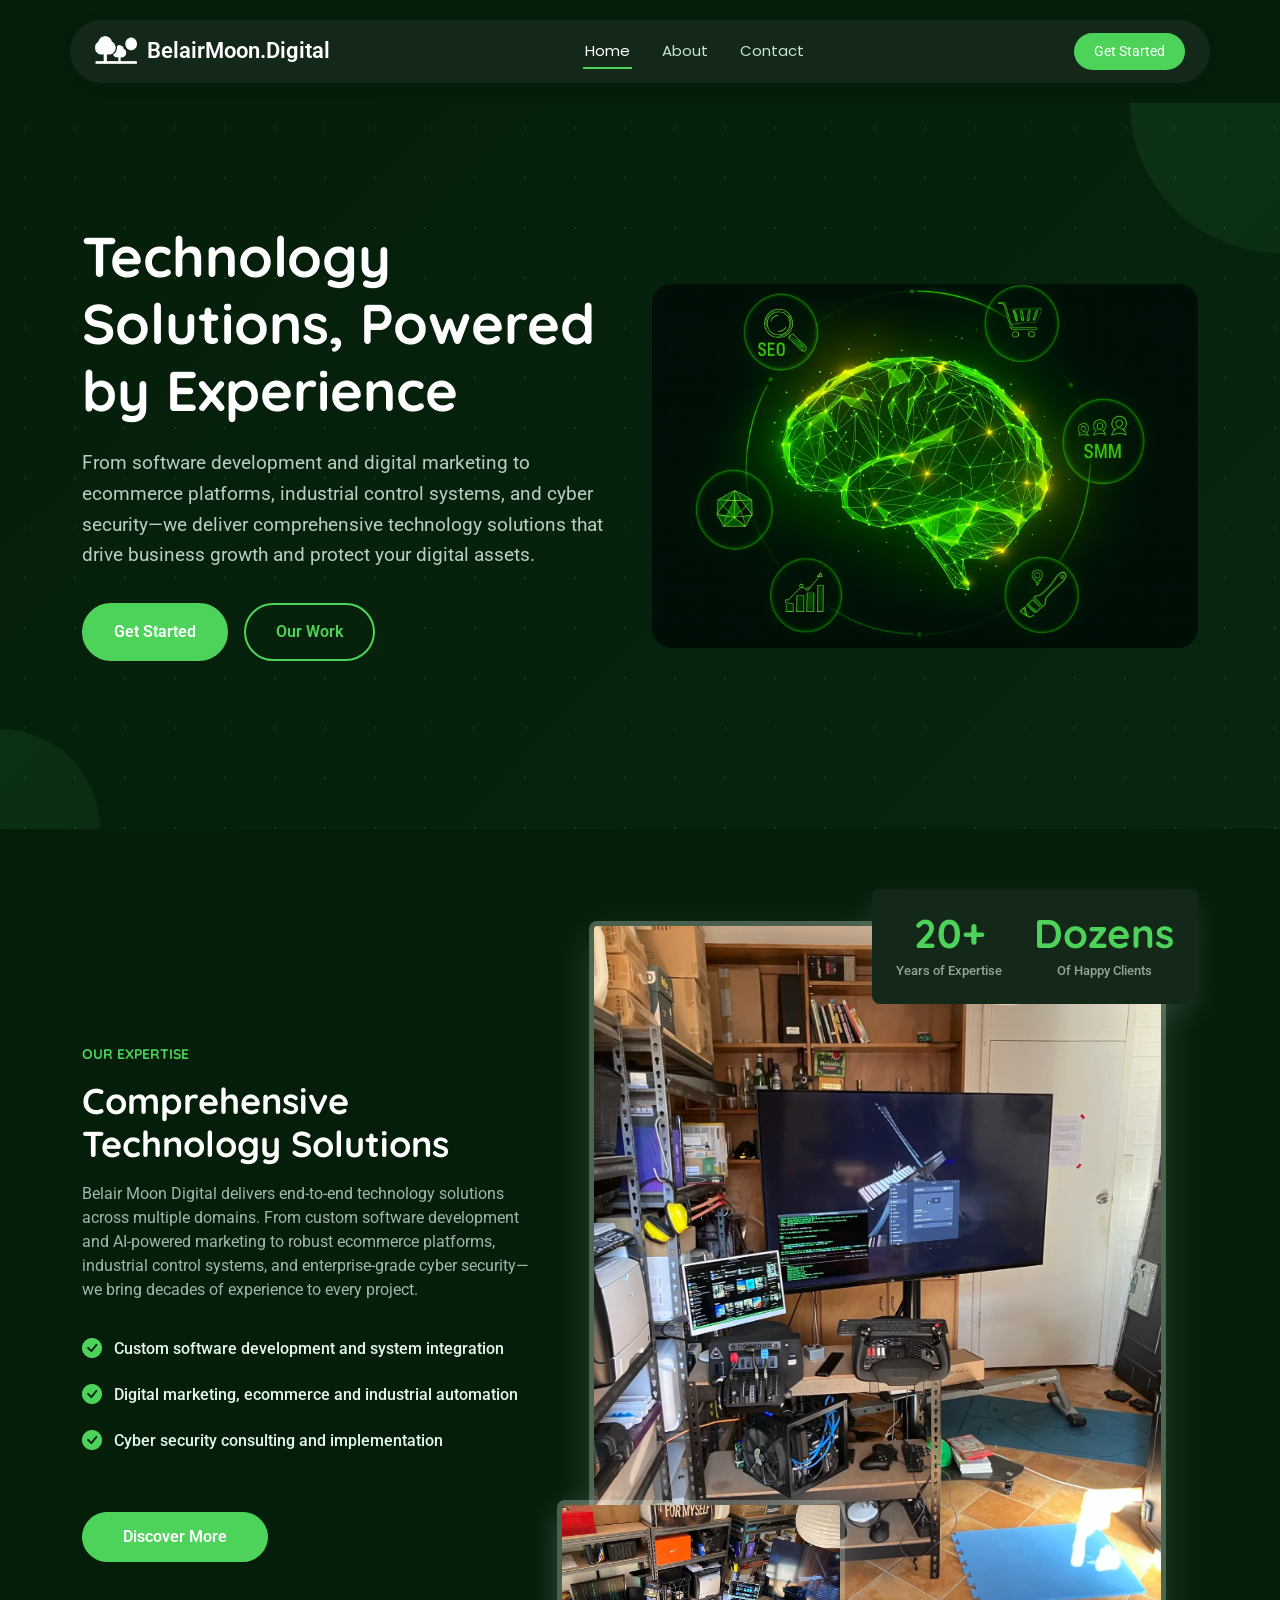
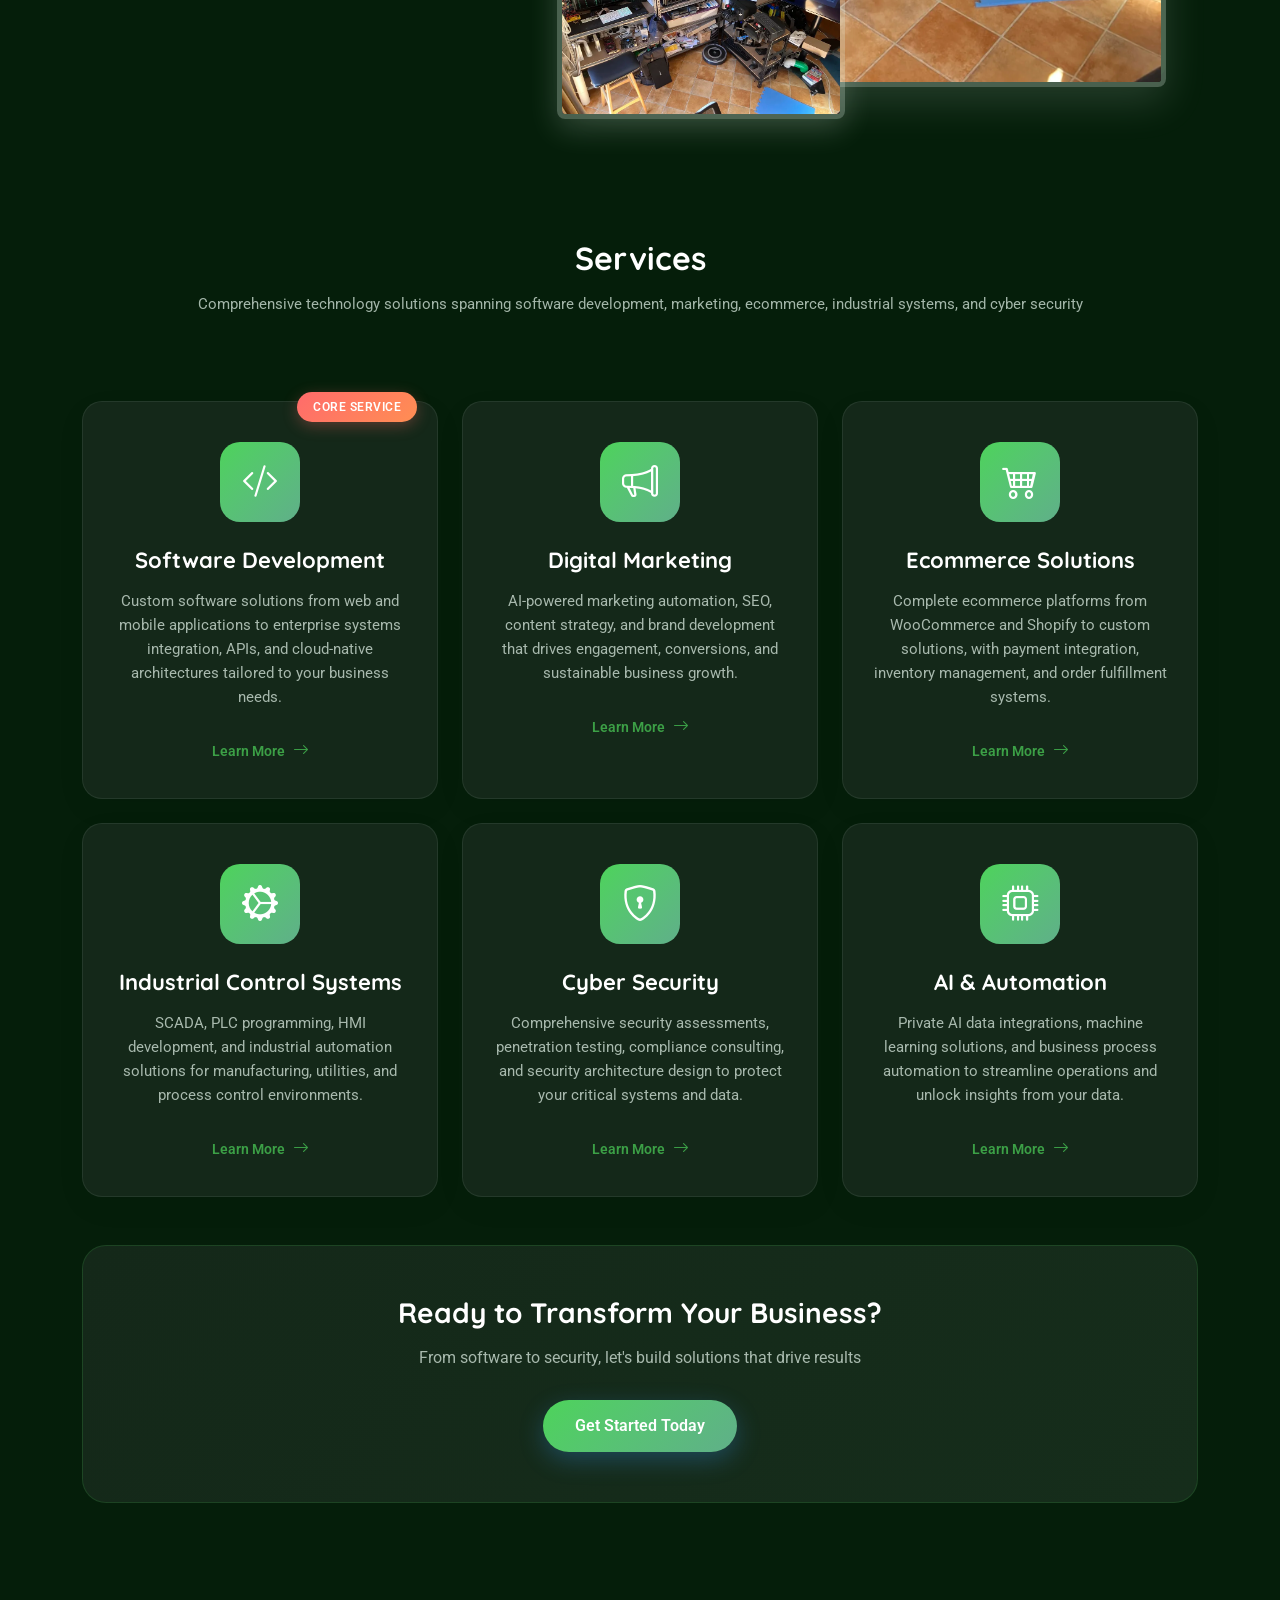
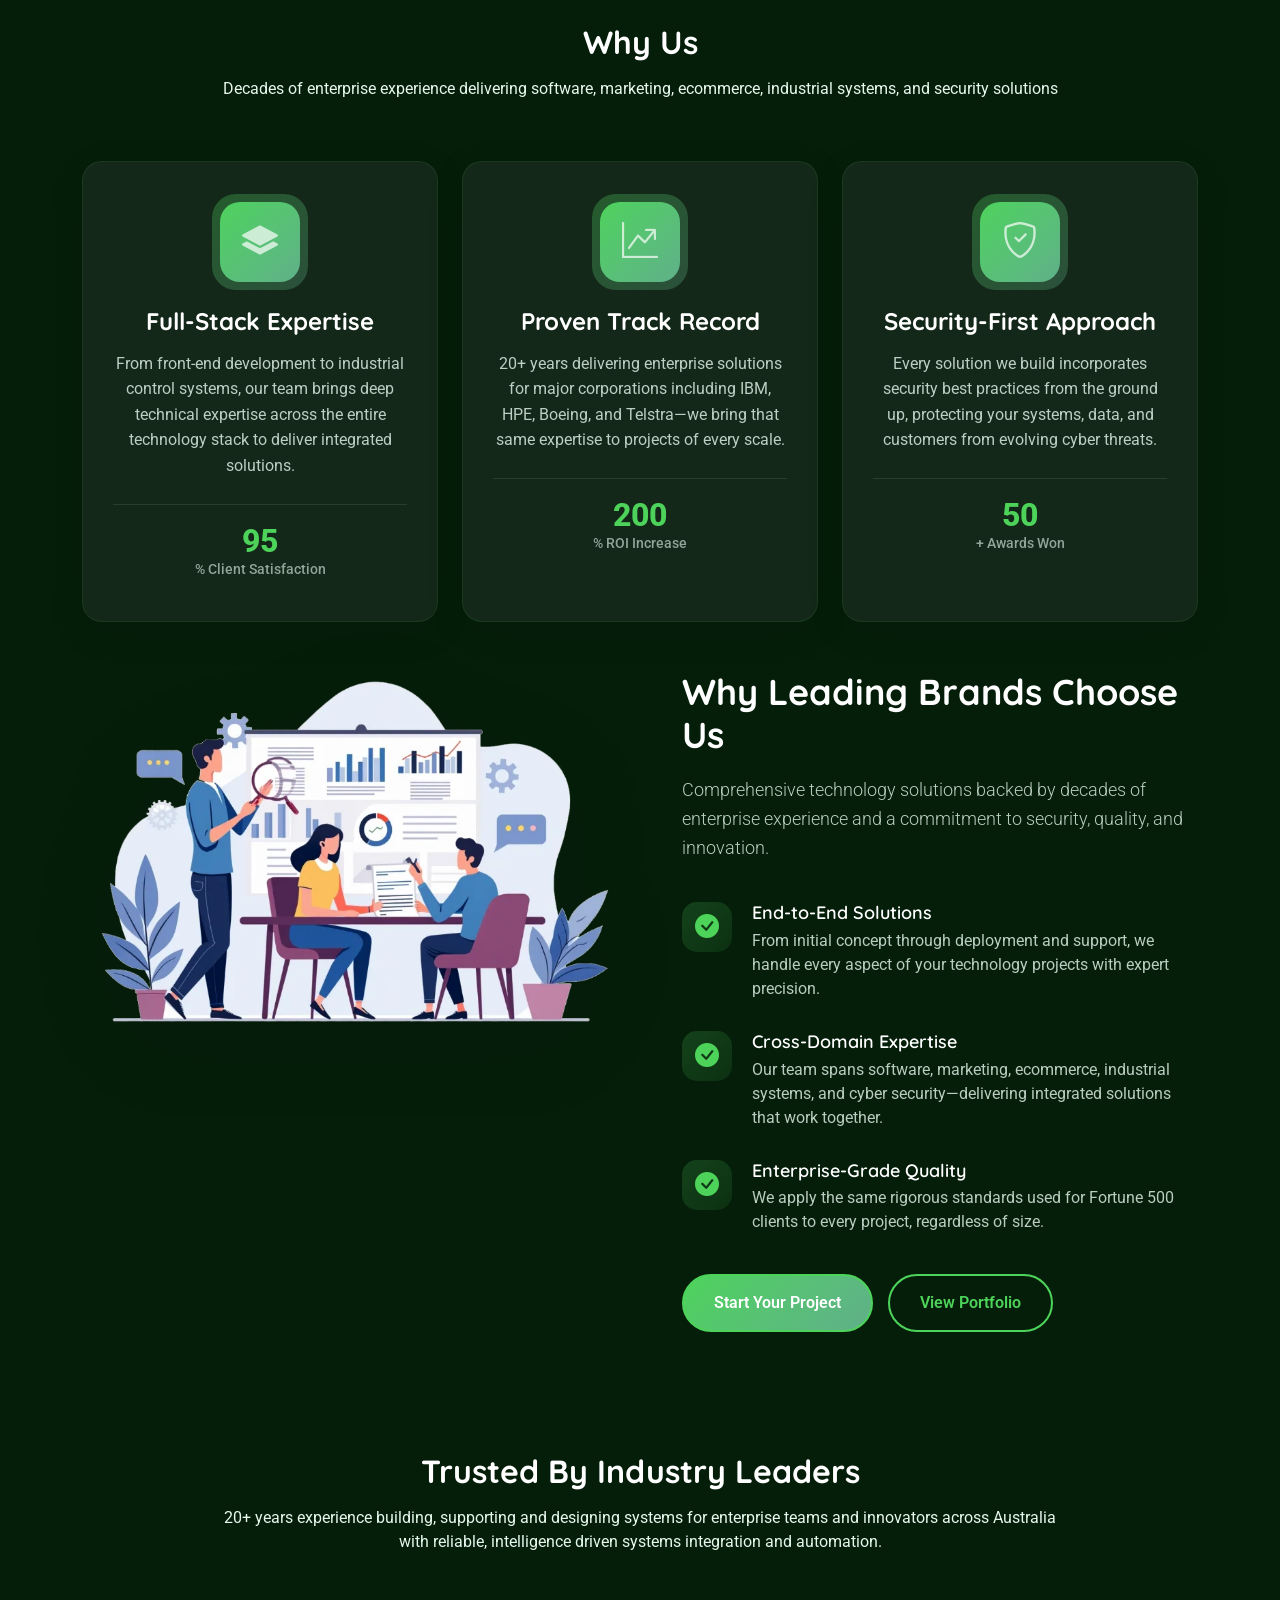
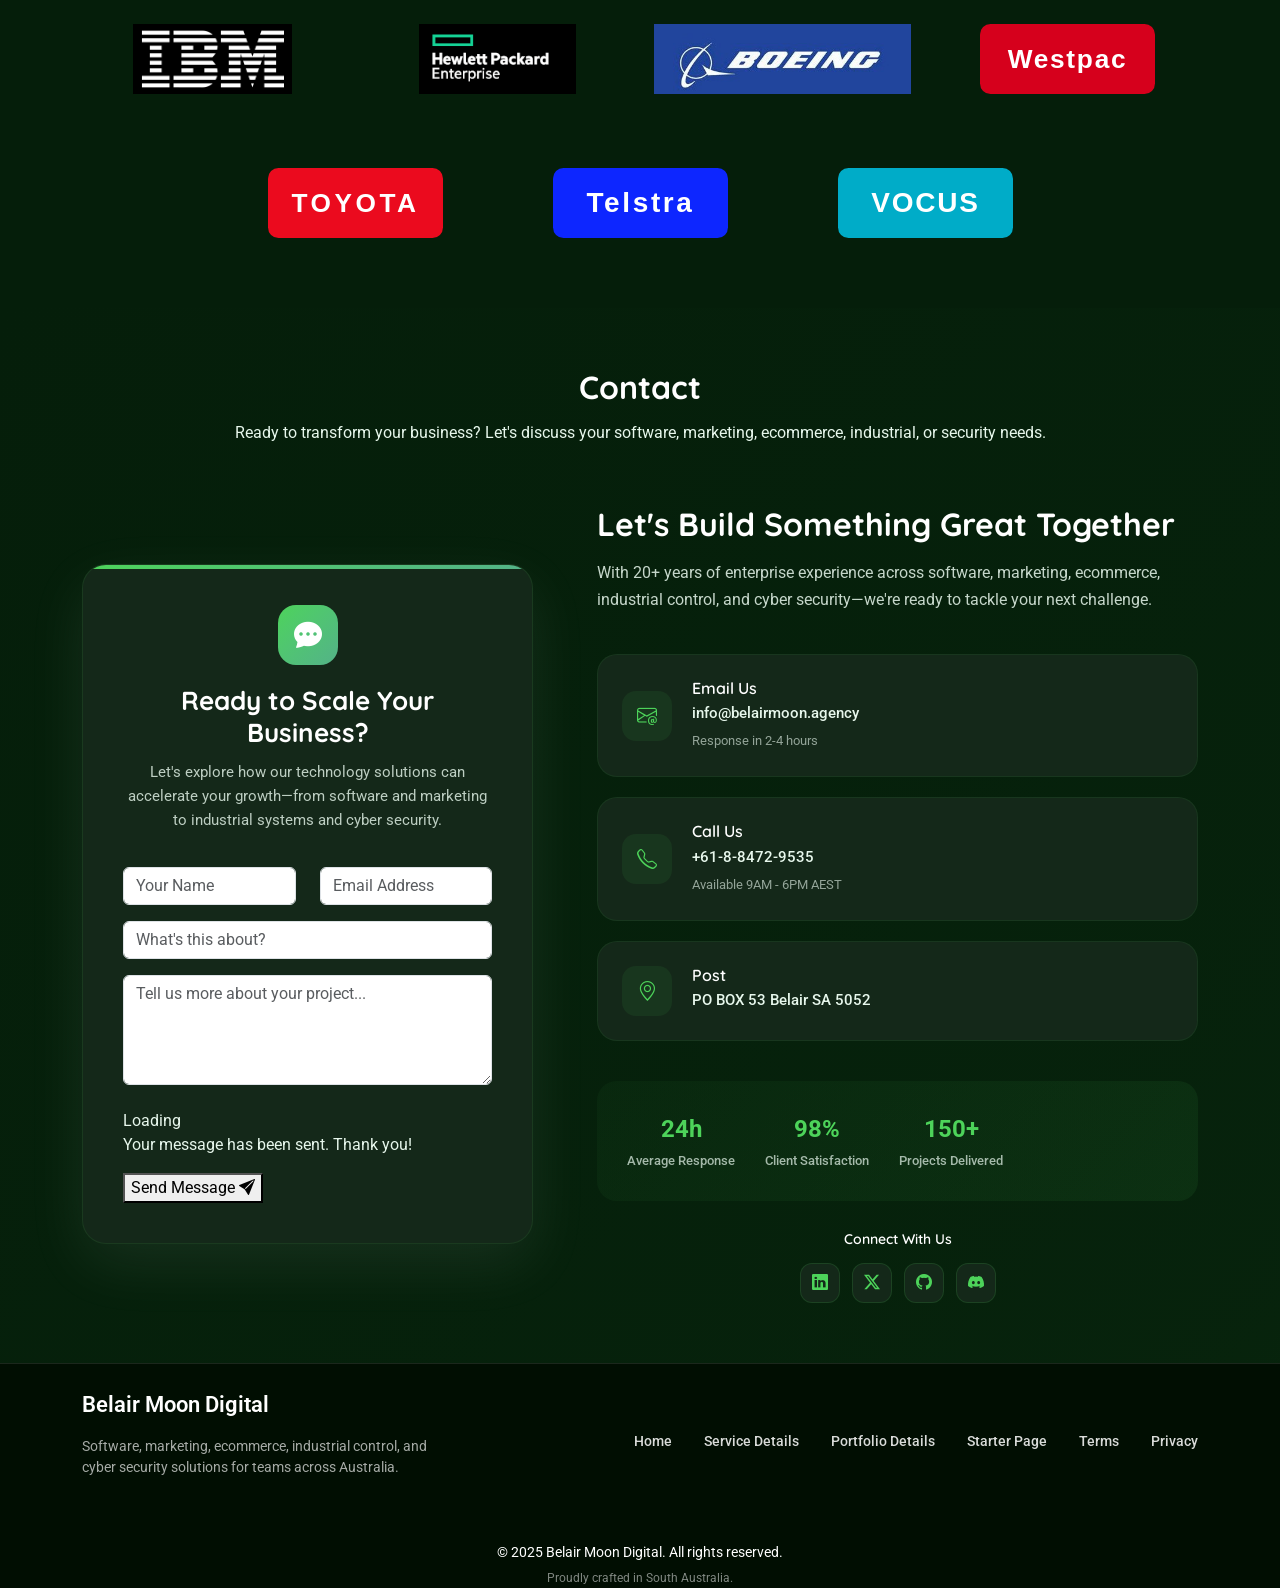
==== commit 575ca691: "Replace stock team photos with real lab photos in About Drops the cheesy stock boardroom/high-five c" ====
--- a/index.html
+++ b/index.html
@@ -127,10 +127,10 @@
           <div class="col-lg-7" data-aos="fade-left" data-aos-delay="300">
             <div class="image-composition">
               <div class="image-main">
-                <img src="assets/img/about/about-9.webp" alt="Modern office with a team working" class="img-fluid" loading="lazy">
+                <img src="assets/img/about/lab-main.webp" alt="The Belair Moon Digital lab" class="img-fluid" loading="lazy">
               </div>
               <div class="image-secondary">
-                <img src="assets/img/about/about-square-8.webp" alt="Collaborative discussion" class="img-fluid" loading="lazy">
+                <img src="assets/img/about/lab-secondary.webp" alt="Lab workbench and shelving" class="img-fluid" loading="lazy">
               </div>
               <div class="stats-card">
                 <div class="stats-item">
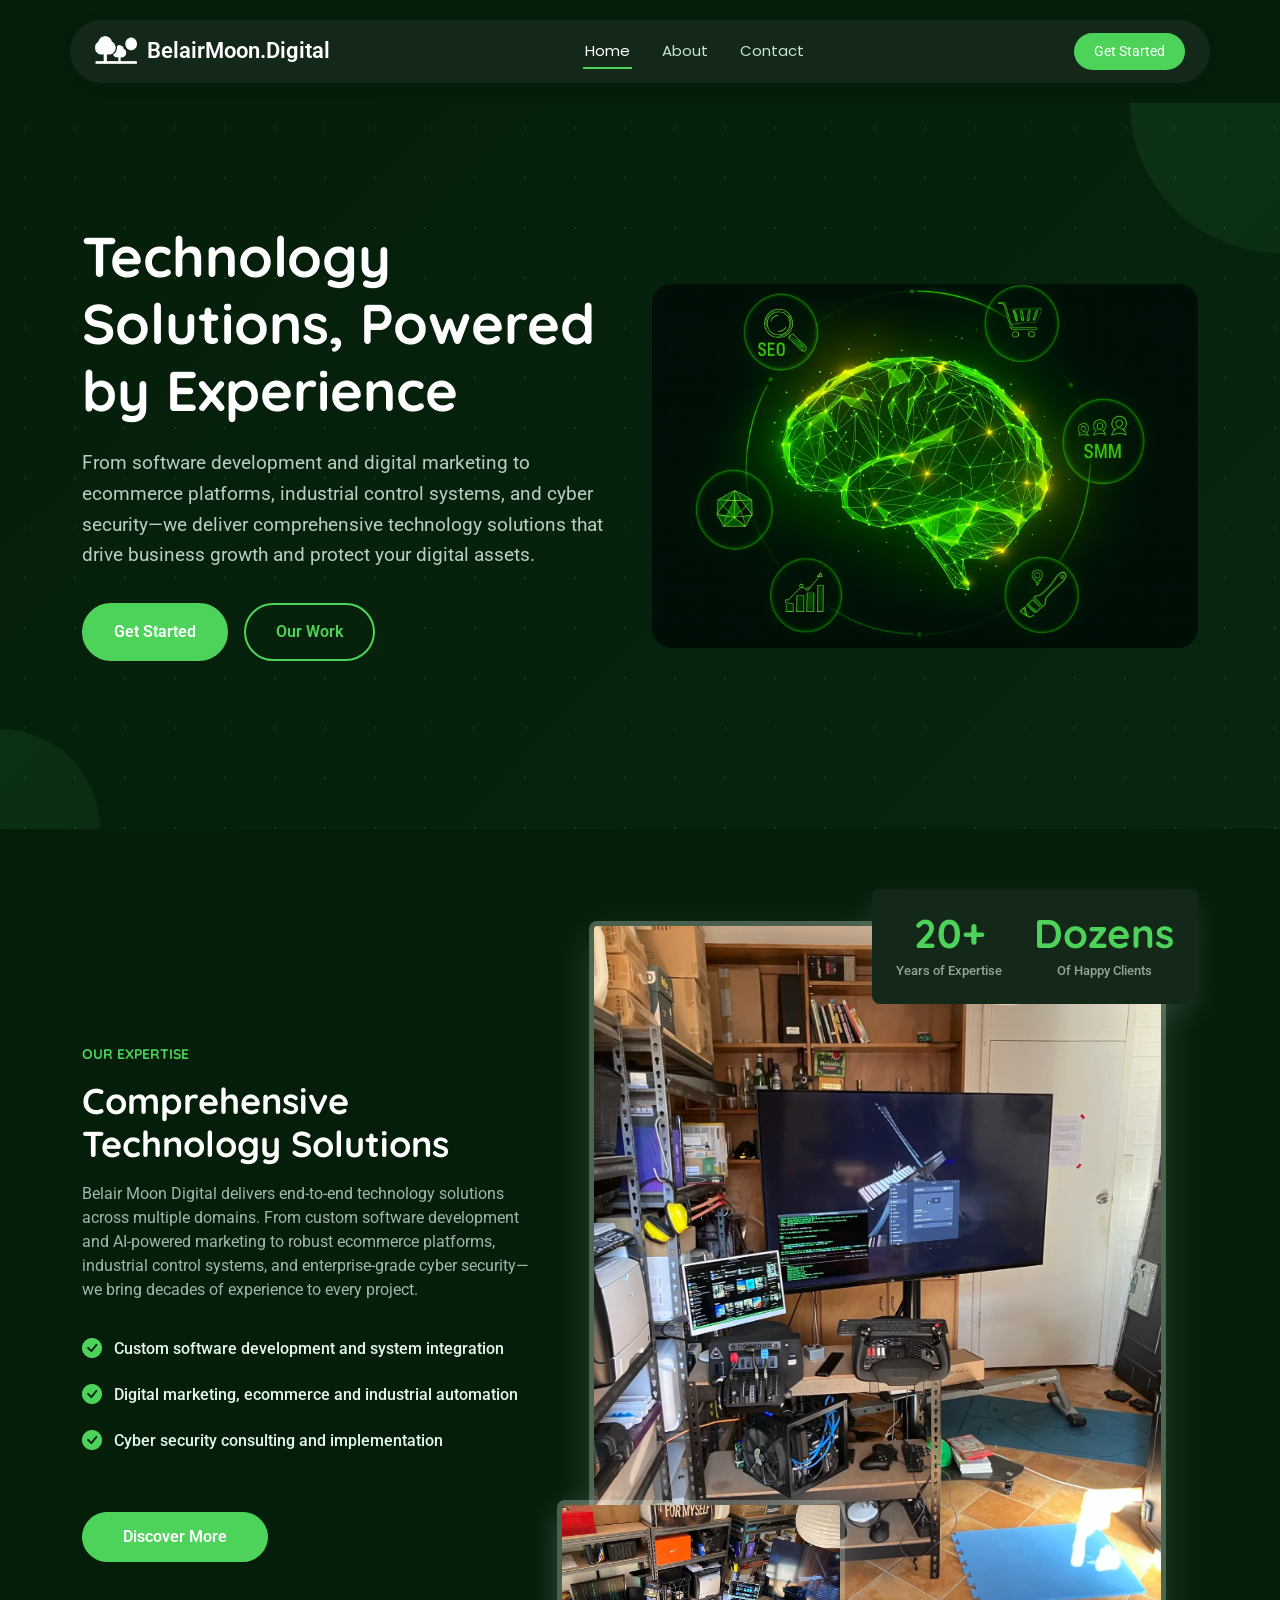
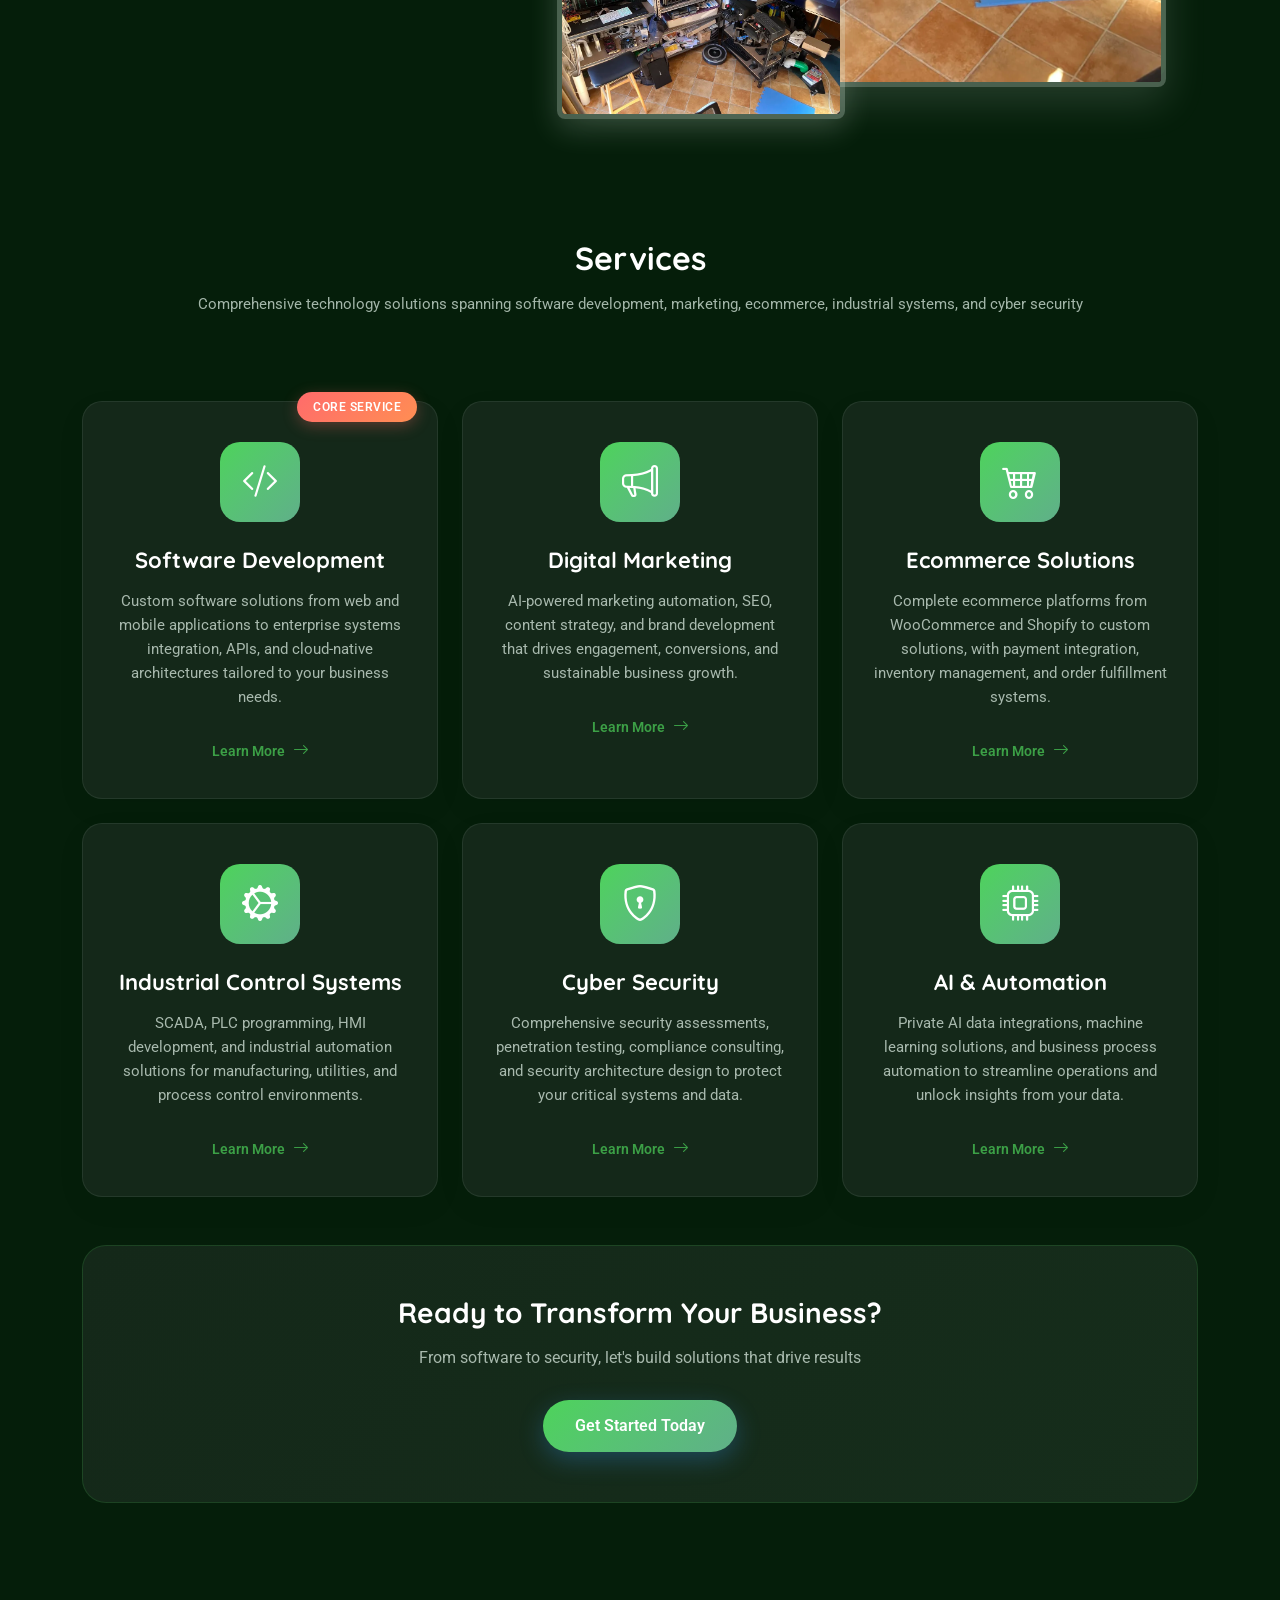
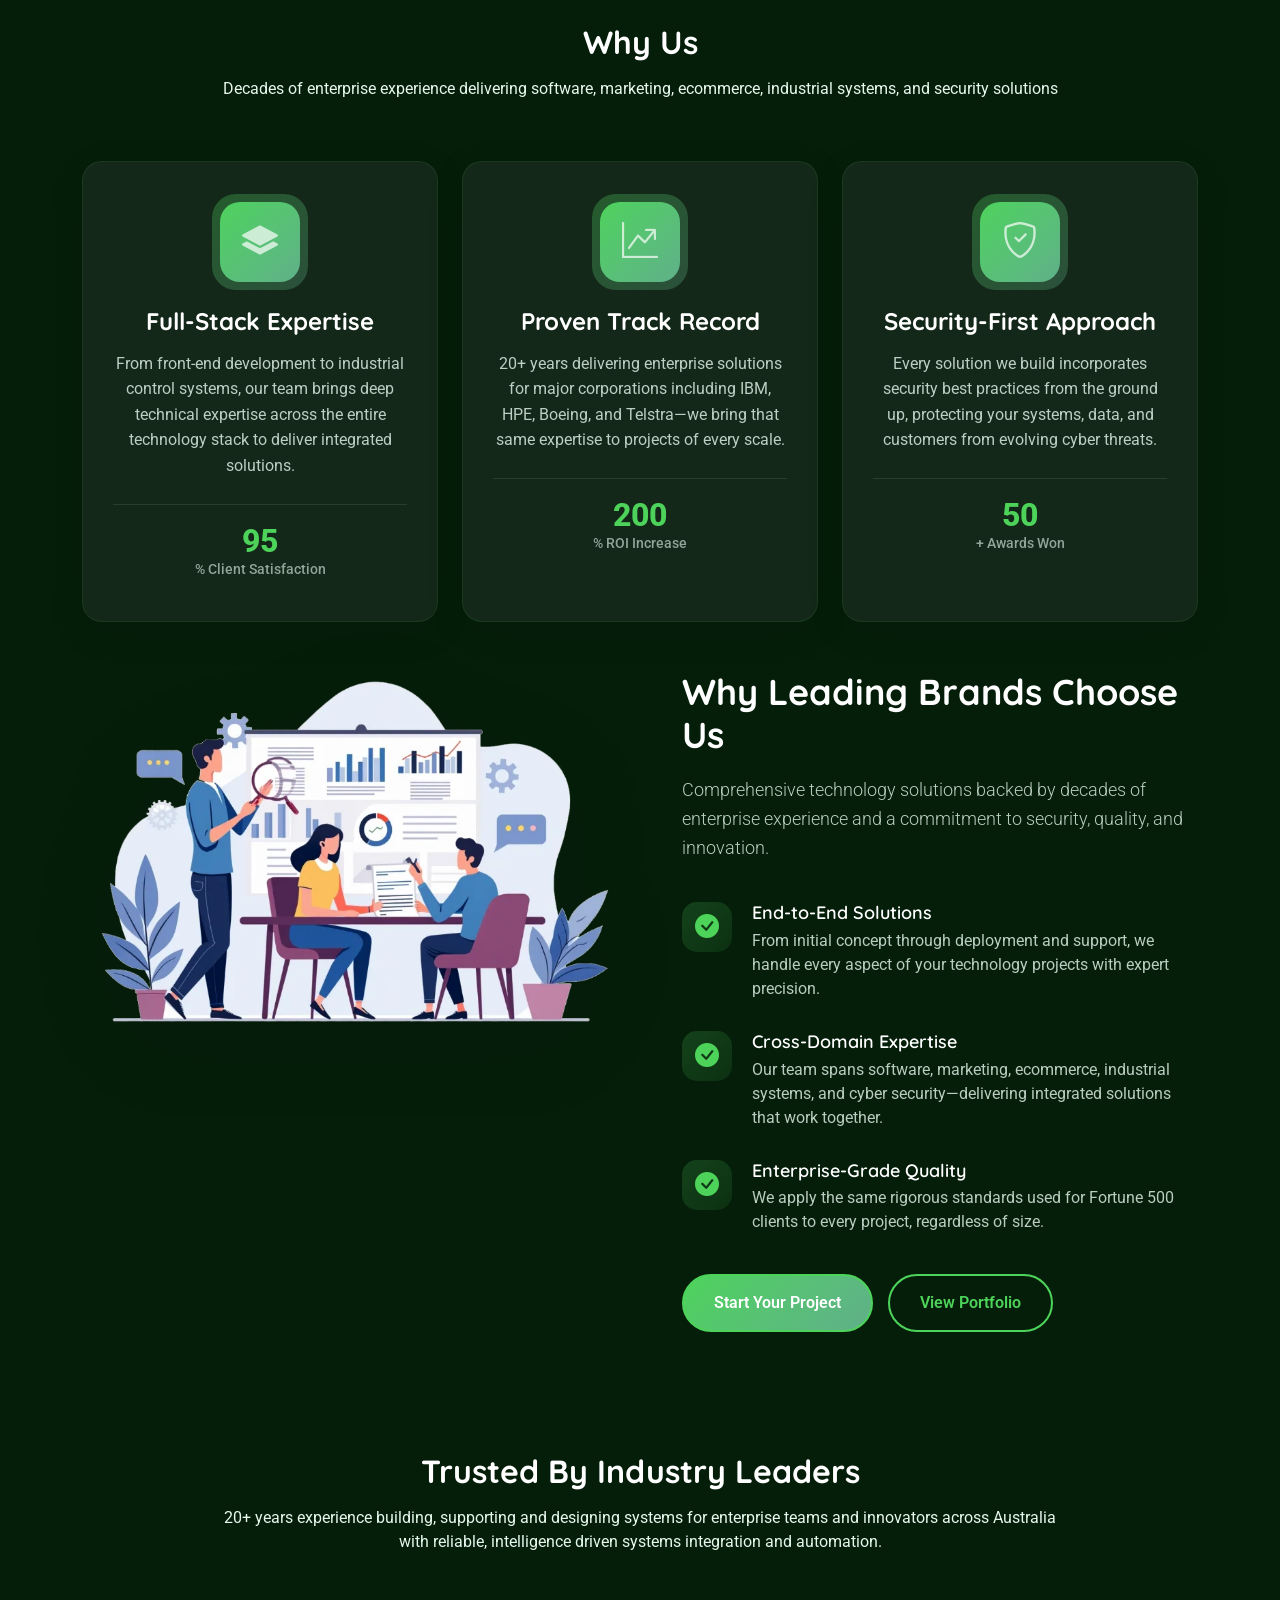
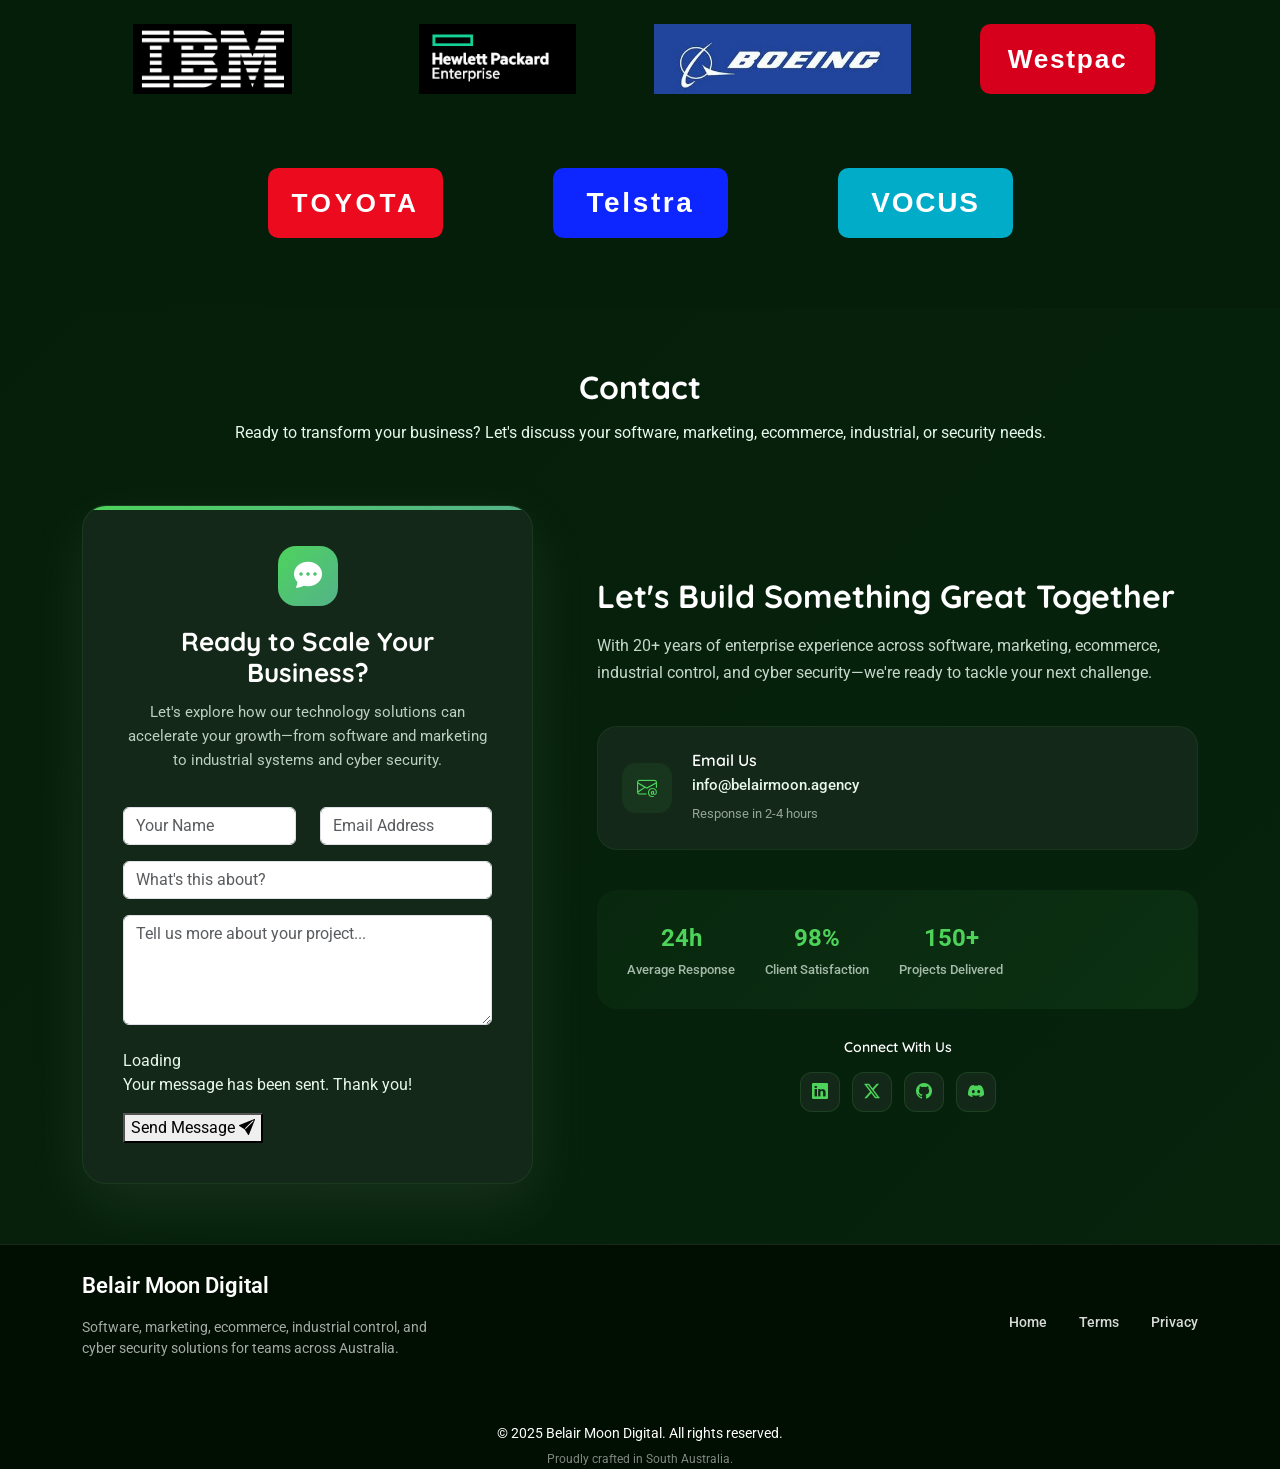
==== commit ff656a26: "One-page site: drop Call/Post contact blocks and template sub-pages Removes the phone and postal met" ====
--- a/index.html
+++ b/index.html
@@ -1,1340 +1,1317 @@
-<!DOCTYPE html>
-<html lang="en">
-
-<head>
-  <meta charset="utf-8">
-  <meta content="width=device-width, initial-scale=1.0" name="viewport">
-  <title>BelairMoon.Digital - Professional Digital Solutions</title>
-  <meta name="description" content="Belair Moon Digital provides professional software development, digital marketing, ecommerce solutions, industrial control systems, and cyber security services. Transform your business with our expert solutions.">
-  <meta name="keywords" content="software development, digital marketing, ecommerce, industrial control, cyber security, automation, belair moon digital">
-
-  <!-- Favicons -->
-  <link href="assets/img/favicon.png" rel="icon">
-  <link href="assets/img/apple-touch-icon.png" rel="apple-touch-icon">
-
-  <!-- Fonts -->
-  <link href="https://fonts.googleapis.com" rel="preconnect">
-  <link href="https://fonts.gstatic.com" rel="preconnect" crossorigin>
-  <link href="https://fonts.googleapis.com/css2?family=Roboto:ital,wght@0,100;0,300;0,400;0,500;0,700;0,900;1,100;1,300;1,400;1,500;1,700;1,900&family=Poppins:ital,wght@0,100;0,200;0,300;0,400;0,500;0,600;0,700;0,800;0,900;1,100;1,200;1,300;1,400;1,500;1,600;1,700;1,800;1,900&family=Quicksand:wght@300;400;500;600;700&display=swap" rel="stylesheet">
-
-  <!-- Vendor CSS Files -->
-  <link href="assets/vendor/bootstrap/css/bootstrap.min.css" rel="stylesheet">
-  <link href="assets/vendor/bootstrap-icons/bootstrap-icons.css" rel="stylesheet">
-  <link href="assets/vendor/aos/aos.css" rel="stylesheet">
-  <link href="assets/vendor/swiper/swiper-bundle.min.css" rel="stylesheet">
-  <link href="assets/vendor/glightbox/css/glightbox.min.css" rel="stylesheet">
-
-  <!-- Main CSS File -->
-  <link href="assets/css/main.css" rel="stylesheet">
-
-  <!-- Social Sharing Preview -->
-  <meta property="og:title" content="Belair Moon Digital - Software, Marketing, Ecommerce & Cyber Security">
-  <meta property="og:description" content="Transform your business with software development, digital marketing, ecommerce, industrial control systems, and cyber security solutions from Belair Moon Digital.">
-  <meta property="og:image" content="https://belairmoon.agency/assets/img/logo.webp">
-  <meta property="og:url" content="https://belairmoon.agency/">
-  <meta property="og:type" content="website">
-  <meta name="twitter:card" content="summary_large_image">
-  <meta name="twitter:title" content="Belair Moon Digital - Software, Marketing, Ecommerce & Cyber Security">
-  <meta name="twitter:description" content="Transform your business with software development, digital marketing, ecommerce, industrial control systems, and cyber security solutions from Belair Moon Digital.">
-  <meta name="twitter:image" content="https://belairmoon.agency/assets/img/logo.webp">
-
-</head>
-
-<body class="index-page">
-
-  <header id="header" class="header d-flex align-items-center sticky-top">
-    <div class="header-container container-fluid container-xl position-relative d-flex align-items-center justify-content-between">
-
-      <a href="index.html" class="logo d-flex align-items-center me-auto me-xl-0">
-        <img src="BelairMoonLogo.png" alt="BelairMoon.Digital logo">
-        <span class="site-title">BelairMoon.Digital</span>
-      </a>
-
-      <nav id="navmenu" class="navmenu">
-        <ul>
-          <li><a href="index.html#hero">Home</a></li>
-          <li><a href="index.html#about">About</a></li>
-          <li><a href="index.html#contact">Contact</a></li>
-        </ul>
-        <i class="mobile-nav-toggle d-xl-none bi bi-list"></i>
-      </nav>
-
-      <a class="btn-getstarted" href="index.html#contact">Get Started</a>
-
-    </div>
-  </header>
-
-  <main class="main">
-
-    <!-- Hero Section -->
-    <section id="hero" class="hero section">
-
-      <div class="container">
-        <div class="row align-items-center">
-          <div class="col-lg-6" data-aos="fade-right" data-aos-delay="100">
-            <div class="hero-content">
-              <h1>Technology Solutions, Powered by Experience</h1>
-              <p>From software development and digital marketing to ecommerce platforms, industrial control systems, and cyber security—we deliver comprehensive technology solutions that drive business growth and protect your digital assets.</p>
-              <div class="hero-buttons">
-                <a href="#" class="btn btn-primary">Get Started</a>
-                <a href="#" class="btn btn-outline">Our Work</a>
-              </div>
-            </div>
-          </div>
-          <div class="col-lg-6" data-aos="fade-left" data-aos-delay="200">
-            <div class="hero-visual">
-              <div class="hero-image">
-                <img src="assets/img/AIBrain.png" alt="AI Technology Solutions" class="img-fluid">
-              </div>
-            </div>
-          </div>
-        </div>
-      </div>
-
-      <div class="hero-bg-elements">
-        <div class="bg-shape shape-1"></div>
-        <div class="bg-shape shape-2"></div>
-        <div class="bg-particles"></div>
-      </div>
-
-    </section><!-- /Hero Section -->
-
-    <!-- About Section -->
-    <section id="about" class="about section">
-
-      <div class="container" data-aos="fade-up" data-aos-delay="100">
-
-        <div class="row gy-5 align-items-center">
-
-          <div class="col-lg-5" data-aos="fade-right" data-aos-delay="200">
-            <div class="content">
-              <h6 class="subtitle">Our Expertise</h6>
-              <h2>Comprehensive Technology Solutions</h2>
-              <p>
-                Belair Moon Digital delivers end-to-end technology solutions across multiple domains. From custom software development and AI-powered marketing to robust ecommerce platforms, industrial control systems, and enterprise-grade cyber security—we bring decades of experience to every project.
-              </p>
-
-              <ul class="features-list">
-                <li><i class="bi bi-check-circle-fill"></i><span>Custom software development and system integration</span></li>
-                <li><i class="bi bi-check-circle-fill"></i><span>Digital marketing, ecommerce and industrial automation</span></li>
-                <li><i class="bi bi-check-circle-fill"></i><span>Cyber security consulting and implementation</span></li>
-              </ul>
-
-              <a href="#" class="btn btn-primary">Discover More</a>
-            </div>
-          </div>
-
-          <div class="col-lg-7" data-aos="fade-left" data-aos-delay="300">
-            <div class="image-composition">
-              <div class="image-main">
-                <img src="assets/img/about/lab-main.webp" alt="The Belair Moon Digital lab" class="img-fluid" loading="lazy">
-              </div>
-              <div class="image-secondary">
-                <img src="assets/img/about/lab-secondary.webp" alt="Lab workbench and shelving" class="img-fluid" loading="lazy">
-              </div>
-              <div class="stats-card">
-                <div class="stats-item">
-                  <h3>20+</h3>
-                  <p>Years of Expertise</p>
-                </div>
-                <div class="stats-item">
-                  <h3>Dozens</h3>
-                  <p>Of Happy Clients</p>
-                </div>
-              </div>
-            </div>
-          </div>
-
-        </div>
-
-      </div>
-
-    </section><!-- /About Section -->
-
-    <!-- Services Section -->
-    <section id="services" class="services section">
-
-      <!-- Section Title -->
-      <div class="container section-title" data-aos="fade-up">
-        <h2>Services</h2>
-        <p>Comprehensive technology solutions spanning software development, marketing, ecommerce, industrial systems, and cyber security</p>
-      </div><!-- End Section Title -->
-
-      <div class="container" data-aos="fade-up" data-aos-delay="100">
-
-        <div class="row gy-4">
-          <div class="col-lg-4 col-md-6" data-aos="fade-up" data-aos-delay="200">
-            <div class="service-card">
-              <div class="service-icon">
-                <i class="bi bi-code-slash"></i>
-              </div>
-              <h4><a href="service-details.html">Software Development</a></h4>
-              <p>Custom software solutions from web and mobile applications to enterprise systems integration, APIs, and cloud-native architectures tailored to your business needs.</p>
-              <div class="service-badge">Core Service</div>
-              <a href="service-details.html" class="service-link">
-                <span>Learn More</span>
-                <i class="bi bi-arrow-right"></i>
-              </a>
-            </div>
-          </div>
-
-          <div class="col-lg-4 col-md-6" data-aos="fade-up" data-aos-delay="300">
-            <div class="service-card">
-              <div class="service-icon">
-                <i class="bi bi-megaphone"></i>
-              </div>
-              <h4><a href="service-details.html">Digital Marketing</a></h4>
-              <p>AI-powered marketing automation, SEO, content strategy, and brand development that drives engagement, conversions, and sustainable business growth.</p>
-              <a href="service-details.html" class="service-link">
-                <span>Learn More</span>
-                <i class="bi bi-arrow-right"></i>
-              </a>
-            </div>
-          </div>
-
-          <div class="col-lg-4 col-md-6" data-aos="fade-up" data-aos-delay="400">
-            <div class="service-card">
-              <div class="service-icon">
-                <i class="bi bi-cart4"></i>
-              </div>
-              <h4><a href="service-details.html">Ecommerce Solutions</a></h4>
-              <p>Complete ecommerce platforms from WooCommerce and Shopify to custom solutions, with payment integration, inventory management, and order fulfillment systems.</p>
-              <a href="service-details.html" class="service-link">
-                <span>Learn More</span>
-                <i class="bi bi-arrow-right"></i>
-              </a>
-            </div>
-          </div>
-
-          <div class="col-lg-4 col-md-6" data-aos="fade-up" data-aos-delay="500">
-            <div class="service-card">
-              <div class="service-icon">
-                <i class="bi bi-gear-wide-connected"></i>
-              </div>
-              <h4><a href="service-details.html">Industrial Control Systems</a></h4>
-              <p>SCADA, PLC programming, HMI development, and industrial automation solutions for manufacturing, utilities, and process control environments.</p>
-              <a href="service-details.html" class="service-link">
-                <span>Learn More</span>
-                <i class="bi bi-arrow-right"></i>
-              </a>
-            </div>
-          </div>
-
-          <div class="col-lg-4 col-md-6" data-aos="fade-up" data-aos-delay="200">
-            <div class="service-card">
-              <div class="service-icon">
-                <i class="bi bi-shield-lock"></i>
-              </div>
-              <h4><a href="service-details.html">Cyber Security</a></h4>
-              <p>Comprehensive security assessments, penetration testing, compliance consulting, and security architecture design to protect your critical systems and data.</p>
-              <a href="service-details.html" class="service-link">
-                <span>Learn More</span>
-                <i class="bi bi-arrow-right"></i>
-              </a>
-            </div>
-          </div>
-
-          <div class="col-lg-4 col-md-6" data-aos="fade-up" data-aos-delay="300">
-            <div class="service-card">
-              <div class="service-icon">
-                <i class="bi bi-cpu"></i>
-              </div>
-              <h4><a href="service-details.html">AI & Automation</a></h4>
-              <p>Private AI data integrations, machine learning solutions, and business process automation to streamline operations and unlock insights from your data.</p>
-              <a href="service-details.html" class="service-link">
-                <span>Learn More</span>
-                <i class="bi bi-arrow-right"></i>
-              </a>
-            </div>
-          </div>
-
-        </div>
-
-        <div class="row mt-5">
-          <div class="col-12 text-center" data-aos="fade-up" data-aos-delay="400">
-            <div class="services-cta">
-              <h3>Ready to Transform Your Business?</h3>
-              <p>From software to security, let's build solutions that drive results</p>
-              <a href="service-details.html" class="btn btn-primary">Get Started Today</a>
-            </div>
-          </div>
-        </div>
-
-      </div>
-
-    </section><!-- /Services Section -->
-
-
-<!--     COMMENTED OUT FOR LATER USE
-     7/1/24 9:30 AM - Placeholders for later
-
-    <!-- Portfolio Section - ->
-    <section id="portfolio" class="portfolio section">
-
-      <!-- Section Title - ->
-      <div class="container section-title" data-aos="fade-up">
-        <h2>Portfolio</h2>
-        <p>Real projects showcasing our AI-powered approach to digital marketing and brand transformation</p>
-      </div><!-- End Section Title - ->
-
-      <div class="container" data-aos="fade-up" data-aos-delay="100">
-
-        <div class="isotope-layout" data-default-filter="*" data-layout="masonry" data-sort="original-order">
-          <ul class="portfolio-filters isotope-filters" data-aos="fade-up" data-aos-delay="200">
-            <li data-filter="*" class="filter-active">All Projects</li>
-            <li data-filter=".filter-web">AI Marketing</li>
-            <li data-filter=".filter-mobile">Automation</li>
-            <li data-filter=".filter-branding">Brand Strategy</li>
-            <li data-filter=".filter-ui">Smart UX</li>
-          </ul><!-- End Portfolio Filters - ->
-
-          <div class="row gy-4 isotope-container" data-aos="fade-up" data-aos-delay="300">
-            <div class="col-xl-4 col-lg-6 portfolio-item isotope-item filter-web">
-              <div class="portfolio-wrapper">
-                <div class="portfolio-image">
-                  <img src="assets/img/portfolio/portfolio-7.webp" alt="Creative Web Project" class="img-fluid" loading="lazy">
-                  <div class="portfolio-hover">
-                    <div class="portfolio-actions">
-                      <a href="assets/img/portfolio/portfolio-7.webp" class="glightbox action-btn preview-btn" title="Preview Project">
-                        <i class="bi bi-eye"></i>
-                      </a>
-                      <a href="#" class="action-btn details-btn" title="View Details">
-                        <i class="bi bi-arrow-up-right"></i>
-                      </a>
-                    </div>
-                  </div>
-                </div>
-                <div class="portfolio-content">
-                  <div class="portfolio-meta">
-                    <span class="project-type">AI Marketing</span>
-                    <div class="project-rating">
-                      <i class="bi bi-star-fill"></i>
-                      <span>4.8</span>
-                    </div>
-                  </div>
-                  <h3>E-commerce Growth Engine</h3>
-                  <p>AI-powered marketing automation that increased client revenue by 340% through intelligent customer segmentation and personalized campaigns.</p>
-                  <div class="portfolio-tech">
-                    <span class="tech-badge">AI Analytics</span>
-                    <span class="tech-badge">Automation</span>
-                    <span class="tech-badge">Growth</span>
-                  </div>
-                </div>
-              </div>
-            </div>
-
-            <div class="col-xl-4 col-lg-6 portfolio-item isotope-item filter-mobile">
-              <div class="portfolio-wrapper">
-                <div class="portfolio-image">
-                  <img src="assets/img/portfolio/portfolio-8.webp" alt="Mobile App Project" class="img-fluid" loading="lazy">
-                  <div class="portfolio-hover">
-                    <div class="portfolio-actions">
-                      <a href="assets/img/portfolio/portfolio-8.webp" class="glightbox action-btn preview-btn" title="Preview Project">
-                        <i class="bi bi-eye"></i>
-                      </a>
-                      <a href="#" class="action-btn details-btn" title="View Details">
-                        <i class="bi bi-arrow-up-right"></i>
-                      </a>
-                    </div>
-                  </div>
-                </div>
-                <div class="portfolio-content">
-                  <div class="portfolio-meta">
-                    <span class="project-type">Automation</span>
-                    <div class="project-rating">
-                      <i class="bi bi-star-fill"></i>
-                      <span>4.9</span>
-                    </div>
-                  </div>
-                  <h3>Lead Nurturing System</h3>
-                  <p>Fully automated lead qualification and nurturing system that converted 65% more prospects into paying customers.</p>
-                  <div class="portfolio-tech">
-                    <span class="tech-badge">ML Models</span>
-                    <span class="tech-badge">CRM Integration</span>
-                    <span class="tech-badge">Analytics</span>
-                  </div>
-                </div>
-              </div>
-            </div>
-
-            <div class="col-xl-4 col-lg-6 portfolio-item isotope-item filter-branding">
-              <div class="portfolio-wrapper">
-                <div class="portfolio-image">
-                  <img src="assets/img/portfolio/portfolio-9.webp" alt="Branding Project" class="img-fluid" loading="lazy">
-                  <div class="portfolio-hover">
-                    <div class="portfolio-actions">
-                      <a href="assets/img/portfolio/portfolio-9.webp" class="glightbox action-btn preview-btn" title="Preview Project">
-                        <i class="bi bi-eye"></i>
-                      </a>
-                      <a href="#" class="action-btn details-btn" title="View Details">
-                        <i class="bi bi-arrow-up-right"></i>
-                      </a>
-                    </div>
-                  </div>
-                </div>
-                <div class="portfolio-content">
-                  <div class="portfolio-meta">
-                    <span class="project-type">Brand Strategy</span>
-                    <div class="portfolio-rating">
-                      <i class="bi bi-star-fill"></i>
-                      <span>5.0</span>
-                    </div>
-                  </div>
-                  <h3>AI-Driven Brand Transformation</h3>
-                  <p>Complete brand overhaul using data-driven insights and AI-generated creative concepts that tripled brand recognition.</p>
-                  <div class="portfolio-tech">
-                    <span class="tech-badge">Brand AI</span>
-                    <span class="tech-badge">Analytics</span>
-                    <span class="tech-badge">Strategy</span>
-                  </div>
-                </div>
-              </div>
-            </div>
-
-            <div class="col-xl-4 col-lg-6 portfolio-item isotope-item filter-ui">
-              <div class="portfolio-wrapper">
-                <div class="portfolio-image">
-                  <img src="assets/img/portfolio/portfolio-10.webp" alt="UI/UX Project" class="img-fluid" loading="lazy">
-                  <div class="portfolio-hover">
-                    <div class="portfolio-actions">
-                      <a href="assets/img/portfolio/portfolio-10.webp" class="glightbox action-btn preview-btn" title="Preview Project">
-                        <i class="bi bi-eye"></i>
-                      </a>
-                      <a href="#" class="action-btn details-btn" title="View Details">
-                        <i class="bi bi-arrow-up-right"></i>
-                      </a>
-                    </div>
-                  </div>
-                </div>
-                <div class="portfolio-content">
-                  <div class="portfolio-meta">
-                    <span class="project-type">UI/UX</span>
-                    <div class="project-rating">
-                      <i class="bi bi-star-fill"></i>
-                      <span>4.7</span>
-                    </div>
-                  </div>
-                  <h3>SaaS Dashboard Design</h3>
-                  <p>Experience revolutionary AI-driven marketing solutions that deliver sustainable growth and competitive advantage through intelligent automation.</p>
-                  <div class="portfolio-tech">
-                    <span class="tech-badge">Figma</span>
-                    <span class="tech-badge">Prototyping</span>
-                    <span class="tech-badge">UX</span>
-                  </div>
-                </div>
-              </div>
-            </div>
-
-            <div class="col-xl-4 col-lg-6 portfolio-item isotope-item filter-web">
-              <div class="portfolio-wrapper">
-                <div class="portfolio-image">
-                  <img src="assets/img/portfolio/portfolio-11.webp" alt="E-commerce Platform" class="img-fluid" loading="lazy">
-                  <div class="portfolio-hover">
-                    <div class="portfolio-actions">
-                      <a href="assets/img/portfolio/portfolio-11.webp" class="glightbox action-btn preview-btn" title="Preview Project">
-                        <i class="bi bi-eye"></i>
-                      </a>
-                      <a href="#" class="action-btn details-btn" title="View Details">
-                        <i class="bi bi-arrow-up-right"></i>
-                      </a>
-                    </div>
-                  </div>
-                </div>
-                <div class="portfolio-content">
-                  <div class="portfolio-meta">
-                    <span class="project-type">E-commerce</span>
-                    <div class="project-rating">
-                      <i class="bi bi-star-fill"></i>
-                      <span>4.6</span>
-                    </div>
-                  </div>
-                  <h3>E-commerce Platform</h3>
-                  <p>Transform your digital marketing with intelligent automation systems that deliver exceptional results and measurable growth.</p>
-                  <div class="portfolio-tech">
-                    <span class="tech-badge">Shopify</span>
-                    <span class="tech-badge">React</span>
-                    <span class="tech-badge">API</span>
-                  </div>
-                </div>
-              </div>
-            </div>
-
-            <div class="col-xl-4 col-lg-6 portfolio-item isotope-item filter-mobile">
-              <div class="portfolio-wrapper">
-                <div class="portfolio-image">
-                  <img src="assets/img/portfolio/portfolio-12.webp" alt="Fintech Mobile App" class="img-fluid" loading="lazy">
-                  <div class="portfolio-hover">
-                    <div class="portfolio-actions">
-                      <a href="assets/img/portfolio/portfolio-12.webp" class="glightbox action-btn preview-btn" title="Preview Project">
-                        <i class="bi bi-eye"></i>
-                      </a>
-                      <a href="#" class="action-btn details-btn" title="View Details">
-                        <i class="bi bi-arrow-up-right"></i>
-                      </a>
-                    </div>
-                  </div>
-                </div>
-                <div class="portfolio-content">
-                  <div class="portfolio-meta">
-                    <span class="project-type">Fintech</span>
-                    <div class="project-rating">
-                      <i class="bi bi-star-fill"></i>
-                      <span>4.8</span>
-                    </div>
-                  </div>
-                  <h3>Fintech Mobile Solution</h3>
-                  <p>Revolutionary cryptocurrency trading platform with AI-powered portfolio optimization and real-time blockchain analytics for institutional and retail investors.</p>
-                  <div class="portfolio-tech">
-                    <span class="tech-badge">Swift</span>
-                    <span class="tech-badge">Kotlin</span>
-                    <span class="tech-badge">Blockchain</span>
-                  </div>
-                </div>
-              </div>
-            </div>
-          </div><!-- End Portfolio Items Container - ->
-
-        </div>
-
-        <div class="portfolio-cta text-center" data-aos="fade-up" data-aos-delay="400">
-          <h4>Ready to start your next project?</h4>
-          <p>Let's work together to bring your digital vision to life</p>
-          <div class="cta-buttons">
-            <a href="#contact" class="btn btn-primary">Start a Project</a>
-            <a href="#portfolio" class="btn btn-outline">View All Work</a>
-          </div>
-        </div>
-
-      </div>
-
-    </section><!-- /Portfolio Section - ->
-   COMMENTED OUT FOR LATER USE -->
-
-
-
-    <!-- Why Us Section -->
-    <section id="why-us" class="why-us section">
-
-      <!-- Section Title -->
-      <div class="container section-title" data-aos="fade-up">
-        <h2>Why Us</h2>
-        <p>Decades of enterprise experience delivering software, marketing, ecommerce, industrial systems, and security solutions</p>
-      </div><!-- End Section Title -->
-
-      <div class="container" data-aos="fade-up" data-aos-delay="100">
-
-        <div class="row g-4">
-
-          <div class="col-lg-4 col-md-6" data-aos="fade-up" data-aos-delay="200">
-            <div class="feature-card">
-              <div class="icon-wrapper">
-                <i class="bi bi-layers-fill"></i>
-              </div>
-              <h4>Full-Stack Expertise</h4>
-              <p>From front-end development to industrial control systems, our team brings deep technical expertise across the entire technology stack to deliver integrated solutions.</p>
-              <div class="feature-stats">
-                <span class="stat-number" data-purecounter-start="0" data-purecounter-end="95" data-purecounter-duration="2">95</span>
-                <span class="stat-label">% Client Satisfaction</span>
-              </div>
-            </div>
-          </div><!-- End Feature Card -->
-
-          <div class="col-lg-4 col-md-6" data-aos="fade-up" data-aos-delay="300">
-            <div class="feature-card">
-              <div class="icon-wrapper">
-                <i class="bi bi-graph-up-arrow"></i>
-              </div>
-              <h4>Proven Track Record</h4>
-              <p>20+ years delivering enterprise solutions for major corporations including IBM, HPE, Boeing, and Telstra—we bring that same expertise to projects of every scale.</p>
-              <div class="feature-stats">
-                <span class="stat-number" data-purecounter-start="0" data-purecounter-end="200" data-purecounter-duration="2">200</span>
-                <span class="stat-label">% ROI Increase</span>
-              </div>
-            </div>
-          </div><!-- End Feature Card -->
-
-          <div class="col-lg-4 col-md-6" data-aos="fade-up" data-aos-delay="400">
-            <div class="feature-card">
-              <div class="icon-wrapper">
-                <i class="bi bi-shield-check"></i>
-              </div>
-              <h4>Security-First Approach</h4>
-              <p>Every solution we build incorporates security best practices from the ground up, protecting your systems, data, and customers from evolving cyber threats.</p>
-              <div class="feature-stats">
-                <span class="stat-number" data-purecounter-start="0" data-purecounter-end="50" data-purecounter-duration="2">50</span>
-                <span class="stat-label">+ Awards Won</span>
-              </div>
-            </div>
-          </div><!-- End Feature Card -->
-
-        </div>
-
-        <div class="row mt-5">
-          <div class="col-lg-6" data-aos="fade-right" data-aos-delay="200">
-            <div class="feature-showcase">
-              <img src="assets/img/illustration/illustration-14.webp" alt="Creative Process" class="img-fluid">
-            </div>
-          </div>
-
-          <div class="col-lg-6" data-aos="fade-left" data-aos-delay="300">
-            <div class="feature-content">
-              <h3>Why Leading Brands Choose Us</h3>
-              <p class="lead">Comprehensive technology solutions backed by decades of enterprise experience and a commitment to security, quality, and innovation.</p>
-
-              <div class="feature-list">
-                <div class="feature-item">
-                  <div class="feature-icon">
-                    <i class="bi bi-check-circle-fill"></i>
-                  </div>
-                  <div class="feature-text">
-                    <h5>End-to-End Solutions</h5>
-                    <p>From initial concept through deployment and support, we handle every aspect of your technology projects with expert precision.</p>
-                  </div>
-                </div>
-
-                <div class="feature-item">
-                  <div class="feature-icon">
-                    <i class="bi bi-check-circle-fill"></i>
-                  </div>
-                  <div class="feature-text">
-                    <h5>Cross-Domain Expertise</h5>
-                    <p>Our team spans software, marketing, ecommerce, industrial systems, and cyber security—delivering integrated solutions that work together.</p>
-                  </div>
-                </div>
-
-                <div class="feature-item">
-                  <div class="feature-icon">
-                    <i class="bi bi-check-circle-fill"></i>
-                  </div>
-                  <div class="feature-text">
-                    <h5>Enterprise-Grade Quality</h5>
-                    <p>We apply the same rigorous standards used for Fortune 500 clients to every project, regardless of size.</p>
-                  </div>
-                </div>
-              </div>
-
-              <div class="cta-wrapper">
-                <a href="#" class="btn btn-primary">Start Your Project</a>
-                <a href="#" class="btn btn-outline">View Portfolio</a>
-              </div>
-            </div>
-          </div>
-        </div>
-
-      </div>
-
-    </section><!-- /Why Us Section -->
-
-<!-- COMMENTED OUT 7/1/24  9:30 AM -  PLACEHOLDERS FOR LATER - ->
-    <!-- Testimonials Section - ->
-    <section id="testimonials" class="testimonials section">
-
-      <!-- Section Title - ->
-      <div class="container section-title" data-aos="fade-up">
-        <h2>Testimonials</h2>
-        <p>Real results from businesses that have transformed their growth with our AI-powered marketing solutions</p>
-      </div><!-- End Section Title - ->
-
-      <div class="container" data-aos="fade-up" data-aos-delay="100">
-
-        <div class="testimonials-slider swiper init-swiper">
-          <script type="application/json" class="swiper-config">
-            {
-              "loop": true,
-              "speed": 600,
-              "autoplay": {
-                "delay": 4000
-              },
-              "slidesPerView": 1,
-              "centeredSlides": true,
-              "spaceBetween": 20,
-              "pagination": {
-                "el": ".swiper-pagination",
-                "type": "bullets",
-                "clickable": true
-              },
-              "breakpoints": {
-                "768": {
-                  "slidesPerView": 1.5,
-                  "spaceBetween": 30
-                },
-                "1200": {
-                  "slidesPerView": 3,
-                  "spaceBetween": 40
-                }
-              }
-            }
-          </script>
-          <div class="swiper-wrapper">
-            <div class="swiper-slide">
-              <div class="testimonial-card" data-aos="zoom-in" data-aos-delay="100">
-                <div class="testimonial-header">
-                  <div class="user-avatar">
-                    <img src="assets/img/person/person-f-12.webp" alt="Profile Image">
-                  </div>
-                  <div class="user-info">
-                    <h3>Jennifer Chappel</h3>
-                    <span class="user-role">E-commerce Director</span>
-                    <div class="rating">
-                      <i class="bi bi-star-fill"></i>
-                      <i class="bi bi-star-fill"></i>
-                      <i class="bi bi-star-fill"></i>
-                      <i class="bi bi-star-fill"></i>
-                      <i class="bi bi-star-fill"></i>
-                    </div>
-                  </div>
-                </div>
-                <div class="testimonial-content">
-                  <div class="quote-mark">
-                    <i class="bi bi-quote"></i>
-                  </div>
-                  <p>Belair Moon's AI-driven marketing automation increased our revenue by 340% in just 6 months. Their necessity-born approach and cutting-edge tools delivered results we never thought possible.</p>
-                </div>
-                <div class="testimonial-footer">
-                  <div class="company-badge">
-                    <i class="bi bi-building"></i>
-                    <span>RetailFlow</span>
-                  </div>
-                  <div class="verified-badge">
-                    <i class="bi bi-patch-check-fill"></i>
-                    <span>Verified</span>
-                  </div>
-                </div>
-              </div>
-            </div><!-- End testimonial item - ->
-
-            <div class="swiper-slide">
-              <div class="testimonial-card" data-aos="zoom-in" data-aos-delay="200">
-                <div class="testimonial-header">
-                  <div class="user-avatar">
-                    <img src="assets/img/person/person-m-11.webp" alt="Profile Image">
-                  </div>
-                  <div class="user-info">
-                    <h3>Alexander Malach</h3>
-                    <span class="user-role">Frontend Engineer</span>
-                    <div class="rating">
-                      <i class="bi bi-star-fill"></i>
-                      <i class="bi bi-star-fill"></i>
-                      <i class="bi bi-star-fill"></i>
-                      <i class="bi bi-star-fill"></i>
-                      <i class="bi bi-star-fill"></i>
-                    </div>
-                  </div>
-                </div>
-                <div class="testimonial-content">
-                  <div class="quote-mark">
-                    <i class="bi bi-quote"></i>
-                  </div>
-                  <p>Our proven methodology combines data analytics with machine learning to deliver personalized marketing strategies that convert prospects into loyal customers.</p>
-                </div>
-                <div class="testimonial-footer">
-                  <div class="company-badge">
-                    <i class="bi bi-building"></i>
-                    <span>InnovateLab</span>
-                  </div>
-                  <div class="verified-badge">
-                    <i class="bi bi-patch-check-fill"></i>
-                    <span>Verified</span>
-                  </div>
-                </div>
-              </div>
-            </div><!-- End testimonial item - ->
-
-            <div class="swiper-slide">
-              <div class="testimonial-card" data-aos="zoom-in" data-aos-delay="300">
-                <div class="testimonial-header">
-                  <div class="user-avatar">
-                    <img src="assets/img/person/person-f-8.webp" alt="Profile Image">
-                  </div>
-                  <div class="user-info">
-                    <h3>Rachel Taylor</h3>
-                    <span class="user-role">Marketing Lead</span>
-                    <div class="rating">
-                      <i class="bi bi-star-fill"></i>
-                      <i class="bi bi-star-fill"></i>
-                      <i class="bi bi-star-fill"></i>
-                      <i class="bi bi-star-fill"></i>
-                      <i class="bi bi-star-fill"></i>
-                    </div>
-                  </div>
-                </div>
-                <div class="testimonial-content">
-                  <div class="quote-mark">
-                    <i class="bi bi-quote"></i>
-                  </div>
-                  <p>Our AI-powered strategies deliver measurable results through intelligent automation, predictive analytics, and data-driven decision making that transforms your business growth.</p>
-                </div>
-                <div class="testimonial-footer">
-                  <div class="company-badge">
-                    <i class="bi bi-building"></i>
-                    <span>GrowthCo</span>
-                  </div>
-                  <div class="verified-badge">
-                    <i class="bi bi-patch-check-fill"></i>
-                    <span>Verified</span>
-                  </div>
-                </div>
-              </div>
-            </div><!-- End testimonial item - ->
-
-            <div class="swiper-slide">
-              <div class="testimonial-card" data-aos="zoom-in" data-aos-delay="100">
-                <div class="testimonial-header">
-                  <div class="user-avatar">
-                    <img src="assets/img/person/person-m-14.webp" alt="Profile Image">
-                  </div>
-                  <div class="user-info">
-                    <h3>Christopher Michaels</h3>
-                    <span class="user-role">VP Engineering</span>
-                    <div class="rating">
-                      <i class="bi bi-star-fill"></i>
-                      <i class="bi bi-star-fill"></i>
-                      <i class="bi bi-star-fill"></i>
-                      <i class="bi bi-star-fill"></i>
-                      <i class="bi bi-star-fill"></i>
-                    </div>
-                  </div>
-                </div>
-                <div class="testimonial-content">
-                  <div class="quote-mark">
-                    <i class="bi bi-quote"></i>
-                  </div>
-                  <p>The AI-powered automation systems Belair Moon built for us eliminated 80% of our manual marketing tasks while doubling our lead quality. Their necessity-driven approach really shows.</p>
-                </div>
-                <div class="testimonial-footer">
-                  <div class="company-badge">
-                    <i class="bi bi-building"></i>
-                    <span>DevStream</span>
-                  </div>
-                  <div class="verified-badge">
-                    <i class="bi bi-patch-check-fill"></i>
-                    <span>Verified</span>
-                  </div>
-                </div>
-              </div>
-            </div><!-- End testimonial item - ->
-
-            <div class="swiper-slide">
-              <div class="testimonial-card" data-aos="zoom-in" data-aos-delay="200">
-                <div class="testimonial-header">
-                  <div class="user-avatar">
-                    <img src="assets/img/person/person-f-5.webp" alt="Profile Image">
-                  </div>
-                  <div class="user-info">
-                    <h3>Amanda Matthews</h3>
-                    <span class="user-role">UX Researcher</span>
-                    <div class="rating">
-                      <i class="bi bi-star-fill"></i>
-                      <i class="bi bi-star-fill"></i>
-                      <i class="bi bi-star-fill"></i>
-                      <i class="bi bi-star-fill"></i>
-                      <i class="bi bi-star-fill"></i>
-                    </div>
-                  </div>
-                </div>
-                <div class="testimonial-content">
-                  <div class="quote-mark">
-                    <i class="bi bi-quote"></i>
-                  </div>
-                  <p>Advanced machine learning algorithms optimize your marketing campaigns in real-time, ensuring maximum ROI and sustainable business growth through intelligent automation.</p>
-                </div>
-                <div class="testimonial-footer">
-                  <div class="company-badge">
-                    <i class="bi bi-building"></i>
-                    <span>UserFirst</span>
-                  </div>
-                  <div class="verified-badge">
-                    <i class="bi bi-patch-check-fill"></i>
-                    <span>Verified</span>
-                  </div>
-                </div>
-              </div>
-            </div><!-- End testimonial item - ->
-          </div>
-          <div class="swiper-pagination"></div>
-        </div>
-
-      </div>
-
-    </section><!-- /Testimonials Section - ->
-
-    <!-- Team Section - ->
-    <section id="team" class="team section">
-
-      <!-- Section Title - ->
-      <div class="container section-title" data-aos="fade-up">
-        <h2>Team</h2>
-        <p>Meet the AI specialists and digital marketing experts who drive innovation and deliver exceptional results for our clients</p>
-      </div><!-- End Section Title - ->
-
-      <div class="container" data-aos="fade-up" data-aos-delay="100">
-
-        <div class="row g-4">
-
-          <div class="col-lg-6">
-            <div class="team-intro" data-aos="fade-right" data-aos-delay="150">
-              <div class="intro-content">
-                <h3>Meet Our Exceptional Team</h3>
-                <p>Our diverse team of AI specialists, data scientists, and digital marketing experts brings together years of experience in cutting-edge technology and proven marketing strategies. United by our passion for innovation, we're dedicated to transforming businesses through intelligent automation and data-driven solutions.</p>
-                <div class="stats-row">
-                  <div class="stat-item">
-                    <span class="stat-number">50+</span>
-                    <span class="stat-label">Team Members</span>
-                  </div>
-                  <div class="stat-item">
-                    <span class="stat-number">8</span>
-                    <span class="stat-label">Departments</span>
-                  </div>
-                  <div class="stat-item">
-                    <span class="stat-number">15+</span>
-                    <span class="stat-label">Countries</span>
-                  </div>
-                </div>
-              </div>
-            </div>
-          </div>
-
-          <div class="col-lg-6">
-            <div class="team-grid" data-aos="fade-left" data-aos-delay="200">
-              <div class="member-hexagon" data-aos="zoom-in" data-aos-delay="250">
-                <div class="hexagon-inner">
-                  <img src="assets/img/person/person-f-3.webp" alt="Team member">
-                  <div class="member-overlay">
-                    <h5>Sarah Chen</h5>
-                    <span>Creative Director</span>
-                    <div class="social-icons">
-                      <a href="#"><i class="bi bi-linkedin"></i></a>
-                      <a href="#"><i class="bi bi-twitter"></i></a>
-                    </div>
-                  </div>
-                </div>
-              </div>
-
-              <div class="member-hexagon" data-aos="zoom-in" data-aos-delay="300">
-                <div class="hexagon-inner">
-                  <img src="assets/img/person/person-m-4.webp" alt="Team member">
-                  <div class="member-overlay">
-                    <h5>Marcus Johnson</h5>
-                    <span>Tech Lead</span>
-                    <div class="social-icons">
-                      <a href="#"><i class="bi bi-github"></i></a>
-                      <a href="#"><i class="bi bi-linkedin"></i></a>
-                    </div>
-                  </div>
-                </div>
-              </div>
-
-              <div class="member-hexagon" data-aos="zoom-in" data-aos-delay="350">
-                <div class="hexagon-inner">
-                  <img src="assets/img/person/person-f-8.webp" alt="Team member">
-                  <div class="member-overlay">
-                    <h5>Emma Rodriguez</h5>
-                    <span>Product Manager</span>
-                    <div class="social-icons">
-                      <a href="#"><i class="bi bi-instagram"></i></a>
-                      <a href="#"><i class="bi bi-dribbble"></i></a>
-                    </div>
-                  </div>
-                </div>
-              </div>
-
-              <div class="member-hexagon" data-aos="zoom-in" data-aos-delay="400">
-                <div class="hexagon-inner">
-                  <img src="assets/img/person/person-m-6.webp" alt="Team member">
-                  <div class="member-overlay">
-                    <h5>David Kim</h5>
-                    <span>UX Architect</span>
-                    <div class="social-icons">
-                      <a href="#"><i class="bi bi-behance"></i></a>
-                      <a href="#"><i class="bi bi-linkedin"></i></a>
-                    </div>
-                  </div>
-                </div>
-              </div>
-            </div>
-          </div>
-
-        </div>
-
-        <div class="row mt-5">
-          <div class="col-12">
-            <div class="team-carousel-wrapper" data-aos="fade-up" data-aos-delay="200">
-              <h4 class="carousel-title">Leadership Team</h4>
-
-              <div class="leadership-slider swiper init-swiper">
-                <script type="application/json" class="swiper-config">
-                  {
-                    "loop": true,
-                    "speed": 600,
-                    "autoplay": {
-                      "delay": 4000
-                    },
-                    "slidesPerView": 1,
-                    "spaceBetween": 0,
-                    "pagination": {
-                      "el": ".swiper-pagination",
-                      "clickable": true
-                    },
-                    "breakpoints": {
-                      "768": {
-                        "slidesPerView": 2
-                      },
-                      "1024": {
-                        "slidesPerView": 3
-                      }
-                    }
-                  }
-                </script>
-                <div class="swiper-wrapper">
-                  <div class="swiper-slide">
-                    <div class="leader-card">
-                      <div class="leader-image">
-                        <img src="assets/img/person/me_pop-art-25.jpeg" alt="Leader">
-                      </div>
-                      <div class="leader-info">
-                        <h5>Mike L.</h5>
-                        <span class="position">Chief Executive Officer</span>
-                        <p>Specialist in enterprise scale technology solutions, open source artificial itelligence, digital design and marketing.</p>
-                        <div class="leader-contact">
-                          <a href="#" class="contact-btn">
-                            <i class="bi bi-envelope"></i>
-                          </a>
-                          <a href="#" class="contact-btn">
-                            <i class="bi bi-linkedin"></i>
-                          </a>
-                        </div>
-                      </div>
-                    </div>
-                  </div>
-
-                  <div class="swiper-slide">
-                    <div class="leader-card">
-                      <div class="leader-image">
-                        <img src="assets/img/person/person-m-13.webp" alt="Leader">
-                      </div>
-                      <div class="leader-info">
-                        <h5>Robert Gordon</h5>
-                        <span class="position">Chief Technology Officer</span>
-                        <p>Data-driven strategies powered by artificial intelligence deliver measurable results and sustainable growth for your business success.</p>
-                        <div class="leader-contact">
-                          <a href="#" class="contact-btn">
-                            <i class="bi bi-envelope"></i>
-                          </a>
-                          <a href="#" class="contact-btn">
-                            <i class="bi bi-github"></i>
-                          </a>
-                        </div>
-                      </div>
-                    </div>
-                  </div>
-
-                  <div class="swiper-slide">
-                    <div class="leader-card">
-                      <div class="leader-image">
-                        <img src="assets/img/person/person-f-5.webp" alt="Leader">
-                      </div>
-                      <div class="leader-info">
-                        <h5>Lisa Thompson</h5>
-                        <span class="position">Head of Operations</span>
-                        <p>Leverage the power of AI-driven marketing automation to scale your business and achieve unprecedented growth and market dominance.</p>
-                        <div class="leader-contact">
-                          <a href="#" class="contact-btn">
-                            <i class="bi bi-envelope"></i>
-                          </a>
-                          <a href="#" class="contact-btn">
-                            <i class="bi bi-twitter"></i>
-                          </a>
-                        </div>
-                      </div>
-                    </div>
-                  </div>
-
-                  <div class="swiper-slide">
-                    <div class="leader-card">
-                      <div class="leader-image">
-                        <img src="assets/img/person/person-m-9.webp" alt="Leader">
-                      </div>
-                      <div class="leader-info">
-                        <h5>Alex Williams</h5>
-                        <span class="position">AI Marketing Strategist</span>
-                        <p>Specializes in developing AI-powered marketing automation systems that have generated over $10M in additional revenue for our clients.</p>
-                        <div class="leader-contact">
-                          <a href="#" class="contact-btn">
-                            <i class="bi bi-envelope"></i>
-                          </a>
-                          <a href="#" class="contact-btn">
-                            <i class="bi bi-instagram"></i>
-                          </a>
-                        </div>
-                      </div>
-                    </div>
-                  </div>
-                </div>
-                <div class="swiper-pagination"></div>
-              </div>
-            </div>
-          </div>
-        </div>
-
-        <div class="row mt-4">
-          <div class="col-lg-8 offset-lg-2">
-            <div class="join-team-cta" data-aos="fade-up" data-aos-delay="300">
-              <div class="cta-icon">
-                <i class="bi bi-rocket-takeoff"></i>
-              </div>
-              <div class="cta-content">
-                <h4>Ready to Join Our Mission?</h4>
-                <p>We deliver innovative AI-powered marketing solutions that drive measurable growth and transform digital presence through cutting-edge technology and strategic expertise.</p>
-                <div class="cta-actions">
-                  <a href="#" class="btn btn-primary">View Open Roles</a>
-                  <a href="#" class="btn btn-outline">Learn Our Culture</a>
-                </div>
-              </div>
-            </div>
-          </div>
-        </div>
-
-      </div>
-
-    </section><!-- /Team Section - ->
-
-
-
-
-  ##  END OF COMMENTED OUT SECTIONS   -->
-
-
-
-    <!-- Clients Section -->
-    <section id="clients" class="clients section">
-
-      <div class="container section-title" data-aos="fade-up">
-        <h2>Trusted By Industry Leaders</h2>
-        <p class="text-center">20+ years experience building, supporting and designing systems for enterprise teams and innovators across Australia<br>with reliable, intelligence driven systems integration and automation.</p>
-      </div>
-
-      <div class="container" data-aos="fade-up" data-aos-delay="100">
-        <div class="row g-4 justify-content-center clients-logos">
-          <div class="col-6 col-md-3">
-            <div class="client-logo">
-              <img src="assets/img/clients/ibm.png" alt="IBM logo" class="img-fluid">
-            </div>
-          </div>
-          <div class="col-6 col-md-3">
-            <div class="client-logo">
-              <img src="assets/img/clients/HPE.png" alt="HPE logo" class="img-fluid">
-            </div>
-          </div>
-          <div class="col-6 col-md-3">
-            <div class="client-logo">
-              <img src="assets/img/clients/boeing.jpg" alt="Boeing logo" class="img-fluid">
-            </div>
-          </div>
-          <div class="col-6 col-md-3">
-            <div class="client-logo">
-              <img src="assets/img/clients/westpac.svg" alt="Westpac logo" class="img-fluid">
-            </div>
-          </div>
-          <div class="col-6 col-md-3">
-            <div class="client-logo">
-              <img src="assets/img/clients/toyota.svg" alt="Toyota logo" class="img-fluid">
-            </div>
-          </div>
-          <div class="col-6 col-md-3">
-            <div class="client-logo">
-              <img src="assets/img/clients/telstra.svg" alt="Telstra logo" class="img-fluid">
-            </div>
-          </div>
-          <div class="col-6 col-md-3">
-            <div class="client-logo">
-              <img src="assets/img/clients/vocus.svg" alt="Vocus logo" class="img-fluid">
-            </div>
-          </div>
-        </div>
-      </div>
-
-    </section><!-- /Clients Section -->
-
-    <!-- Contact Section -->
-    <section id="contact" class="contact section">
-      <!-- Section Title -->
-      <div class="container section-title" data-aos="fade-up">
-        <h2>Contact</h2>
-        <p>Ready to transform your business? Let's discuss your software, marketing, ecommerce, industrial, or security needs.</p>
-      </div><!-- End Section Title -->
-
-      <div class="container" data-aos="fade-up" data-aos-delay="100">
-        <div class="row align-items-center">
-          <div class="col-lg-5" data-aos="fade-right" data-aos-delay="200">
-            <div class="contact-form-card">
-              <div class="form-header">
-                <div class="header-icon">
-                  <i class="bi bi-chat-dots-fill"></i>
-                </div>
-                <h3>Ready to Scale Your Business?</h3>
-                <p>Let's explore how our technology solutions can accelerate your growth—from software and marketing to industrial systems and cyber security.</p>
-              </div>
-
-              <form action="https://formspree.io/f/mldppaaw" method="POST">
-                <div class="row">
-                  <div class="col-md-6 mb-3">
-                    <input type="text" name="name" class="form-control" placeholder="Your Name" required="">
-                  </div>
-                  <div class="col-md-6 mb-3">
-                    <input type="email" class="form-control" name="email" placeholder="Email Address" required="">
-                  </div>
-                </div>
-
-                <div class="mb-3">
-                  <input type="text" class="form-control" name="subject" placeholder="What's this about?" required="">
-                </div>
-
-                <div class="mb-4">
-                  <textarea class="form-control" name="message" rows="4" placeholder="Tell us more about your project..." required=""></textarea>
-                </div>
-
-                <div class="my-3">
-                  <div class="loading">Loading</div>
-                  <div class="error-message"></div>
-                  <div class="sent-message">Your message has been sent. Thank you!</div>
-                </div>
-
-                <button type="submit" class="submit-btn">
-                  <span>Send Message</span>
-                  <i class="bi bi-send-fill"></i>
-                </button>
-              </form>
-            </div>
-          </div>
-
-          <div class="col-lg-7" data-aos="fade-left" data-aos-delay="200">
-            <div class="contact-info-area">
-              <div class="info-header">
-                <h3>Let's Build Something Great Together</h3>
-                <p>With 20+ years of enterprise experience across software, marketing, ecommerce, industrial control, and cyber security—we're ready to tackle your next challenge.</p>
-              </div>
-
-              <div class="contact-methods">
-                <div class="method-card" data-aos="zoom-in" data-aos-delay="250">
-                  <div class="card-icon">
-                    <i class="bi bi-envelope-at"></i>
-                  </div>
-                  <div class="card-content">
-                    <h5>Email Us</h5>
-                    <p>info@belairmoon.agency</p>
-                    <span class="response-time">Response in 2-4 hours</span>
-                  </div>
-                </div>
-
-                <div class="method-card" data-aos="zoom-in" data-aos-delay="300">
-                  <div class="card-icon">
-                    <i class="bi bi-telephone"></i>
-                  </div>
-                  <div class="card-content">
-                    <h5>Call Us</h5>
-                    <p>+61-8-8472-9535</p>
-                    <span class="response-time">Available 9AM - 6PM AEST</span>
-                  </div>
-                </div>
-
-                <div class="method-card" data-aos="zoom-in" data-aos-delay="350">
-                  <div class="card-icon">
-                    <i class="bi bi-geo-alt"></i>
-                  </div>
-                  <div class="card-content">
-                    <h5>Post</h5>
-                    <p>PO BOX 53 Belair SA 5052</p>
-                  </div>
-                </div>
-              </div>
-
-              <div class="additional-info" data-aos="fade-up" data-aos-delay="400">
-                <div class="info-stats">
-                  <div class="stat-item">
-                    <div class="stat-number">24h</div>
-                    <div class="stat-label">Average Response</div>
-                  </div>
-                  <div class="stat-item">
-                    <div class="stat-number">98%</div>
-                    <div class="stat-label">Client Satisfaction</div>
-                  </div>
-                  <div class="stat-item">
-                    <div class="stat-number">150+</div>
-                    <div class="stat-label">Projects Delivered</div>
-                  </div>
-                </div>
-
-                <div class="social-connect">
-                  <h6>Connect With Us</h6>
-                  <div class="social-links">
-                    <a href="#" class="social-link"><i class="bi bi-linkedin"></i></a>
-                    <a href="#" class="social-link"><i class="bi bi-twitter-x"></i></a>
-                    <a href="#" class="social-link"><i class="bi bi-github"></i></a>
-                    <a href="#" class="social-link"><i class="bi bi-discord"></i></a>
-                  </div>
-                </div>
-              </div>
-            </div>
-          </div>
-        </div>
-      </div>
-    </section><!-- /Contact Section -->
-
-  </main>
-
-  <footer id="footer" class="footer position-relative dark-background">
-
-    <div class="container footer-top py-4">
-      <div class="row gy-4 align-items-center">
-        <div class="col-lg-4 col-md-6">
-          <a href="index.html" class="logo d-flex align-items-center">
-            <span class="site-title">Belair Moon Digital</span>
-          </a>
-          <p class="footer-tagline">Software, marketing, ecommerce, industrial control, and cyber security solutions for teams across Australia.</p>
-        </div>
-        <div class="col-lg-8 col-md-6">
-          <nav class="footer-nav">
-            <ul class="footer-links list-inline mb-0">
-              <li class="list-inline-item"><a href="index.html">Home</a></li>
-              <li class="list-inline-item"><a href="service-details.html">Service Details</a></li>
-              <li class="list-inline-item"><a href="portfolio-details.html">Portfolio Details</a></li>
-              <li class="list-inline-item"><a href="starter-page.html">Starter Page</a></li>
-              <li class="list-inline-item"><a href="terms.html">Terms</a></li>
-              <li class="list-inline-item"><a href="privacy.html">Privacy</a></li>
-            </ul>
-          </nav>
-        </div>
-      </div>
-    </div>
-
-    <div class="container text-center mt-4">
-      <p class="mb-1">© 2025 Belair Moon Digital. All rights reserved.</p>
-      <small class="text-white-50">Proudly crafted in South Australia.</small>
-    </div>
-
-  </footer>
-
-  <!-- Scroll Top -->
-  <a href="#" id="scroll-top" class="scroll-top d-flex align-items-center justify-content-center"><i class="bi bi-arrow-up-short"></i></a>
-
-  <!-- Preloader -->
-  <div id="preloader"></div>
-
-  <!-- Vendor JS Files -->
-  <script src="assets/vendor/bootstrap/js/bootstrap.bundle.min.js"></script>
-  <script src="assets/vendor/php-email-form/validate.js"></script>
-  <script src="assets/vendor/aos/aos.js"></script>
-  <script src="assets/vendor/purecounter/purecounter_vanilla.js"></script>
-  <script src="assets/vendor/imagesloaded/imagesloaded.pkgd.min.js"></script>
-  <script src="assets/vendor/isotope-layout/isotope.pkgd.min.js"></script>
-  <script src="assets/vendor/swiper/swiper-bundle.min.js"></script>
-  <script src="assets/vendor/glightbox/js/glightbox.min.js"></script>
-
-  <!-- Main JS File -->
-  <script src="assets/js/main.js"></script>
-
-</body>
-
-</html>
-
-
+<!DOCTYPE html>
+<html lang="en">
+
+<head>
+  <meta charset="utf-8">
+  <meta content="width=device-width, initial-scale=1.0" name="viewport">
+  <title>BelairMoon.Digital - Professional Digital Solutions</title>
+  <meta name="description" content="Belair Moon Digital provides professional software development, digital marketing, ecommerce solutions, industrial control systems, and cyber security services. Transform your business with our expert solutions.">
+  <meta name="keywords" content="software development, digital marketing, ecommerce, industrial control, cyber security, automation, belair moon digital">
+
+  <!-- Favicons -->
+  <link href="assets/img/favicon.png" rel="icon">
+  <link href="assets/img/apple-touch-icon.png" rel="apple-touch-icon">
+
+  <!-- Fonts -->
+  <link href="https://fonts.googleapis.com" rel="preconnect">
+  <link href="https://fonts.gstatic.com" rel="preconnect" crossorigin>
+  <link href="https://fonts.googleapis.com/css2?family=Roboto:ital,wght@0,100;0,300;0,400;0,500;0,700;0,900;1,100;1,300;1,400;1,500;1,700;1,900&family=Poppins:ital,wght@0,100;0,200;0,300;0,400;0,500;0,600;0,700;0,800;0,900;1,100;1,200;1,300;1,400;1,500;1,600;1,700;1,800;1,900&family=Quicksand:wght@300;400;500;600;700&display=swap" rel="stylesheet">
+
+  <!-- Vendor CSS Files -->
+  <link href="assets/vendor/bootstrap/css/bootstrap.min.css" rel="stylesheet">
+  <link href="assets/vendor/bootstrap-icons/bootstrap-icons.css" rel="stylesheet">
+  <link href="assets/vendor/aos/aos.css" rel="stylesheet">
+  <link href="assets/vendor/swiper/swiper-bundle.min.css" rel="stylesheet">
+  <link href="assets/vendor/glightbox/css/glightbox.min.css" rel="stylesheet">
+
+  <!-- Main CSS File -->
+  <link href="assets/css/main.css" rel="stylesheet">
+
+  <!-- Social Sharing Preview -->
+  <meta property="og:title" content="Belair Moon Digital - Software, Marketing, Ecommerce & Cyber Security">
+  <meta property="og:description" content="Transform your business with software development, digital marketing, ecommerce, industrial control systems, and cyber security solutions from Belair Moon Digital.">
+  <meta property="og:image" content="https://belairmoon.agency/assets/img/logo.webp">
+  <meta property="og:url" content="https://belairmoon.agency/">
+  <meta property="og:type" content="website">
+  <meta name="twitter:card" content="summary_large_image">
+  <meta name="twitter:title" content="Belair Moon Digital - Software, Marketing, Ecommerce & Cyber Security">
+  <meta name="twitter:description" content="Transform your business with software development, digital marketing, ecommerce, industrial control systems, and cyber security solutions from Belair Moon Digital.">
+  <meta name="twitter:image" content="https://belairmoon.agency/assets/img/logo.webp">
+
+</head>
+
+<body class="index-page">
+
+  <header id="header" class="header d-flex align-items-center sticky-top">
+    <div class="header-container container-fluid container-xl position-relative d-flex align-items-center justify-content-between">
+
+      <a href="index.html" class="logo d-flex align-items-center me-auto me-xl-0">
+        <img src="BelairMoonLogo.png" alt="BelairMoon.Digital logo">
+        <span class="site-title">BelairMoon.Digital</span>
+      </a>
+
+      <nav id="navmenu" class="navmenu">
+        <ul>
+          <li><a href="index.html#hero">Home</a></li>
+          <li><a href="index.html#about">About</a></li>
+          <li><a href="index.html#contact">Contact</a></li>
+        </ul>
+        <i class="mobile-nav-toggle d-xl-none bi bi-list"></i>
+      </nav>
+
+      <a class="btn-getstarted" href="index.html#contact">Get Started</a>
+
+    </div>
+  </header>
+
+  <main class="main">
+
+    <!-- Hero Section -->
+    <section id="hero" class="hero section">
+
+      <div class="container">
+        <div class="row align-items-center">
+          <div class="col-lg-6" data-aos="fade-right" data-aos-delay="100">
+            <div class="hero-content">
+              <h1>Technology Solutions, Powered by Experience</h1>
+              <p>From software development and digital marketing to ecommerce platforms, industrial control systems, and cyber security—we deliver comprehensive technology solutions that drive business growth and protect your digital assets.</p>
+              <div class="hero-buttons">
+                <a href="#" class="btn btn-primary">Get Started</a>
+                <a href="#" class="btn btn-outline">Our Work</a>
+              </div>
+            </div>
+          </div>
+          <div class="col-lg-6" data-aos="fade-left" data-aos-delay="200">
+            <div class="hero-visual">
+              <div class="hero-image">
+                <img src="assets/img/AIBrain.png" alt="AI Technology Solutions" class="img-fluid">
+              </div>
+            </div>
+          </div>
+        </div>
+      </div>
+
+      <div class="hero-bg-elements">
+        <div class="bg-shape shape-1"></div>
+        <div class="bg-shape shape-2"></div>
+        <div class="bg-particles"></div>
+      </div>
+
+    </section><!-- /Hero Section -->
+
+    <!-- About Section -->
+    <section id="about" class="about section">
+
+      <div class="container" data-aos="fade-up" data-aos-delay="100">
+
+        <div class="row gy-5 align-items-center">
+
+          <div class="col-lg-5" data-aos="fade-right" data-aos-delay="200">
+            <div class="content">
+              <h6 class="subtitle">Our Expertise</h6>
+              <h2>Comprehensive Technology Solutions</h2>
+              <p>
+                Belair Moon Digital delivers end-to-end technology solutions across multiple domains. From custom software development and AI-powered marketing to robust ecommerce platforms, industrial control systems, and enterprise-grade cyber security—we bring decades of experience to every project.
+              </p>
+
+              <ul class="features-list">
+                <li><i class="bi bi-check-circle-fill"></i><span>Custom software development and system integration</span></li>
+                <li><i class="bi bi-check-circle-fill"></i><span>Digital marketing, ecommerce and industrial automation</span></li>
+                <li><i class="bi bi-check-circle-fill"></i><span>Cyber security consulting and implementation</span></li>
+              </ul>
+
+              <a href="#" class="btn btn-primary">Discover More</a>
+            </div>
+          </div>
+
+          <div class="col-lg-7" data-aos="fade-left" data-aos-delay="300">
+            <div class="image-composition">
+              <div class="image-main">
+                <img src="assets/img/about/lab-main.webp" alt="The Belair Moon Digital lab" class="img-fluid" loading="lazy">
+              </div>
+              <div class="image-secondary">
+                <img src="assets/img/about/lab-secondary.webp" alt="Lab workbench and shelving" class="img-fluid" loading="lazy">
+              </div>
+              <div class="stats-card">
+                <div class="stats-item">
+                  <h3>20+</h3>
+                  <p>Years of Expertise</p>
+                </div>
+                <div class="stats-item">
+                  <h3>Dozens</h3>
+                  <p>Of Happy Clients</p>
+                </div>
+              </div>
+            </div>
+          </div>
+
+        </div>
+
+      </div>
+
+    </section><!-- /About Section -->
+
+    <!-- Services Section -->
+    <section id="services" class="services section">
+
+      <!-- Section Title -->
+      <div class="container section-title" data-aos="fade-up">
+        <h2>Services</h2>
+        <p>Comprehensive technology solutions spanning software development, marketing, ecommerce, industrial systems, and cyber security</p>
+      </div><!-- End Section Title -->
+
+      <div class="container" data-aos="fade-up" data-aos-delay="100">
+
+        <div class="row gy-4">
+          <div class="col-lg-4 col-md-6" data-aos="fade-up" data-aos-delay="200">
+            <div class="service-card">
+              <div class="service-icon">
+                <i class="bi bi-code-slash"></i>
+              </div>
+              <h4><a href="#contact">Software Development</a></h4>
+              <p>Custom software solutions from web and mobile applications to enterprise systems integration, APIs, and cloud-native architectures tailored to your business needs.</p>
+              <div class="service-badge">Core Service</div>
+              <a href="#contact" class="service-link">
+                <span>Learn More</span>
+                <i class="bi bi-arrow-right"></i>
+              </a>
+            </div>
+          </div>
+
+          <div class="col-lg-4 col-md-6" data-aos="fade-up" data-aos-delay="300">
+            <div class="service-card">
+              <div class="service-icon">
+                <i class="bi bi-megaphone"></i>
+              </div>
+              <h4><a href="#contact">Digital Marketing</a></h4>
+              <p>AI-powered marketing automation, SEO, content strategy, and brand development that drives engagement, conversions, and sustainable business growth.</p>
+              <a href="#contact" class="service-link">
+                <span>Learn More</span>
+                <i class="bi bi-arrow-right"></i>
+              </a>
+            </div>
+          </div>
+
+          <div class="col-lg-4 col-md-6" data-aos="fade-up" data-aos-delay="400">
+            <div class="service-card">
+              <div class="service-icon">
+                <i class="bi bi-cart4"></i>
+              </div>
+              <h4><a href="#contact">Ecommerce Solutions</a></h4>
+              <p>Complete ecommerce platforms from WooCommerce and Shopify to custom solutions, with payment integration, inventory management, and order fulfillment systems.</p>
+              <a href="#contact" class="service-link">
+                <span>Learn More</span>
+                <i class="bi bi-arrow-right"></i>
+              </a>
+            </div>
+          </div>
+
+          <div class="col-lg-4 col-md-6" data-aos="fade-up" data-aos-delay="500">
+            <div class="service-card">
+              <div class="service-icon">
+                <i class="bi bi-gear-wide-connected"></i>
+              </div>
+              <h4><a href="#contact">Industrial Control Systems</a></h4>
+              <p>SCADA, PLC programming, HMI development, and industrial automation solutions for manufacturing, utilities, and process control environments.</p>
+              <a href="#contact" class="service-link">
+                <span>Learn More</span>
+                <i class="bi bi-arrow-right"></i>
+              </a>
+            </div>
+          </div>
+
+          <div class="col-lg-4 col-md-6" data-aos="fade-up" data-aos-delay="200">
+            <div class="service-card">
+              <div class="service-icon">
+                <i class="bi bi-shield-lock"></i>
+              </div>
+              <h4><a href="#contact">Cyber Security</a></h4>
+              <p>Comprehensive security assessments, penetration testing, compliance consulting, and security architecture design to protect your critical systems and data.</p>
+              <a href="#contact" class="service-link">
+                <span>Learn More</span>
+                <i class="bi bi-arrow-right"></i>
+              </a>
+            </div>
+          </div>
+
+          <div class="col-lg-4 col-md-6" data-aos="fade-up" data-aos-delay="300">
+            <div class="service-card">
+              <div class="service-icon">
+                <i class="bi bi-cpu"></i>
+              </div>
+              <h4><a href="#contact">AI & Automation</a></h4>
+              <p>Private AI data integrations, machine learning solutions, and business process automation to streamline operations and unlock insights from your data.</p>
+              <a href="#contact" class="service-link">
+                <span>Learn More</span>
+                <i class="bi bi-arrow-right"></i>
+              </a>
+            </div>
+          </div>
+
+        </div>
+
+        <div class="row mt-5">
+          <div class="col-12 text-center" data-aos="fade-up" data-aos-delay="400">
+            <div class="services-cta">
+              <h3>Ready to Transform Your Business?</h3>
+              <p>From software to security, let's build solutions that drive results</p>
+              <a href="#contact" class="btn btn-primary">Get Started Today</a>
+            </div>
+          </div>
+        </div>
+
+      </div>
+
+    </section><!-- /Services Section -->
+
+
+<!--     COMMENTED OUT FOR LATER USE
+     7/1/24 9:30 AM - Placeholders for later
+
+    <!-- Portfolio Section - ->
+    <section id="portfolio" class="portfolio section">
+
+      <!-- Section Title - ->
+      <div class="container section-title" data-aos="fade-up">
+        <h2>Portfolio</h2>
+        <p>Real projects showcasing our AI-powered approach to digital marketing and brand transformation</p>
+      </div><!-- End Section Title - ->
+
+      <div class="container" data-aos="fade-up" data-aos-delay="100">
+
+        <div class="isotope-layout" data-default-filter="*" data-layout="masonry" data-sort="original-order">
+          <ul class="portfolio-filters isotope-filters" data-aos="fade-up" data-aos-delay="200">
+            <li data-filter="*" class="filter-active">All Projects</li>
+            <li data-filter=".filter-web">AI Marketing</li>
+            <li data-filter=".filter-mobile">Automation</li>
+            <li data-filter=".filter-branding">Brand Strategy</li>
+            <li data-filter=".filter-ui">Smart UX</li>
+          </ul><!-- End Portfolio Filters - ->
+
+          <div class="row gy-4 isotope-container" data-aos="fade-up" data-aos-delay="300">
+            <div class="col-xl-4 col-lg-6 portfolio-item isotope-item filter-web">
+              <div class="portfolio-wrapper">
+                <div class="portfolio-image">
+                  <img src="assets/img/portfolio/portfolio-7.webp" alt="Creative Web Project" class="img-fluid" loading="lazy">
+                  <div class="portfolio-hover">
+                    <div class="portfolio-actions">
+                      <a href="assets/img/portfolio/portfolio-7.webp" class="glightbox action-btn preview-btn" title="Preview Project">
+                        <i class="bi bi-eye"></i>
+                      </a>
+                      <a href="#" class="action-btn details-btn" title="View Details">
+                        <i class="bi bi-arrow-up-right"></i>
+                      </a>
+                    </div>
+                  </div>
+                </div>
+                <div class="portfolio-content">
+                  <div class="portfolio-meta">
+                    <span class="project-type">AI Marketing</span>
+                    <div class="project-rating">
+                      <i class="bi bi-star-fill"></i>
+                      <span>4.8</span>
+                    </div>
+                  </div>
+                  <h3>E-commerce Growth Engine</h3>
+                  <p>AI-powered marketing automation that increased client revenue by 340% through intelligent customer segmentation and personalized campaigns.</p>
+                  <div class="portfolio-tech">
+                    <span class="tech-badge">AI Analytics</span>
+                    <span class="tech-badge">Automation</span>
+                    <span class="tech-badge">Growth</span>
+                  </div>
+                </div>
+              </div>
+            </div>
+
+            <div class="col-xl-4 col-lg-6 portfolio-item isotope-item filter-mobile">
+              <div class="portfolio-wrapper">
+                <div class="portfolio-image">
+                  <img src="assets/img/portfolio/portfolio-8.webp" alt="Mobile App Project" class="img-fluid" loading="lazy">
+                  <div class="portfolio-hover">
+                    <div class="portfolio-actions">
+                      <a href="assets/img/portfolio/portfolio-8.webp" class="glightbox action-btn preview-btn" title="Preview Project">
+                        <i class="bi bi-eye"></i>
+                      </a>
+                      <a href="#" class="action-btn details-btn" title="View Details">
+                        <i class="bi bi-arrow-up-right"></i>
+                      </a>
+                    </div>
+                  </div>
+                </div>
+                <div class="portfolio-content">
+                  <div class="portfolio-meta">
+                    <span class="project-type">Automation</span>
+                    <div class="project-rating">
+                      <i class="bi bi-star-fill"></i>
+                      <span>4.9</span>
+                    </div>
+                  </div>
+                  <h3>Lead Nurturing System</h3>
+                  <p>Fully automated lead qualification and nurturing system that converted 65% more prospects into paying customers.</p>
+                  <div class="portfolio-tech">
+                    <span class="tech-badge">ML Models</span>
+                    <span class="tech-badge">CRM Integration</span>
+                    <span class="tech-badge">Analytics</span>
+                  </div>
+                </div>
+              </div>
+            </div>
+
+            <div class="col-xl-4 col-lg-6 portfolio-item isotope-item filter-branding">
+              <div class="portfolio-wrapper">
+                <div class="portfolio-image">
+                  <img src="assets/img/portfolio/portfolio-9.webp" alt="Branding Project" class="img-fluid" loading="lazy">
+                  <div class="portfolio-hover">
+                    <div class="portfolio-actions">
+                      <a href="assets/img/portfolio/portfolio-9.webp" class="glightbox action-btn preview-btn" title="Preview Project">
+                        <i class="bi bi-eye"></i>
+                      </a>
+                      <a href="#" class="action-btn details-btn" title="View Details">
+                        <i class="bi bi-arrow-up-right"></i>
+                      </a>
+                    </div>
+                  </div>
+                </div>
+                <div class="portfolio-content">
+                  <div class="portfolio-meta">
+                    <span class="project-type">Brand Strategy</span>
+                    <div class="portfolio-rating">
+                      <i class="bi bi-star-fill"></i>
+                      <span>5.0</span>
+                    </div>
+                  </div>
+                  <h3>AI-Driven Brand Transformation</h3>
+                  <p>Complete brand overhaul using data-driven insights and AI-generated creative concepts that tripled brand recognition.</p>
+                  <div class="portfolio-tech">
+                    <span class="tech-badge">Brand AI</span>
+                    <span class="tech-badge">Analytics</span>
+                    <span class="tech-badge">Strategy</span>
+                  </div>
+                </div>
+              </div>
+            </div>
+
+            <div class="col-xl-4 col-lg-6 portfolio-item isotope-item filter-ui">
+              <div class="portfolio-wrapper">
+                <div class="portfolio-image">
+                  <img src="assets/img/portfolio/portfolio-10.webp" alt="UI/UX Project" class="img-fluid" loading="lazy">
+                  <div class="portfolio-hover">
+                    <div class="portfolio-actions">
+                      <a href="assets/img/portfolio/portfolio-10.webp" class="glightbox action-btn preview-btn" title="Preview Project">
+                        <i class="bi bi-eye"></i>
+                      </a>
+                      <a href="#" class="action-btn details-btn" title="View Details">
+                        <i class="bi bi-arrow-up-right"></i>
+                      </a>
+                    </div>
+                  </div>
+                </div>
+                <div class="portfolio-content">
+                  <div class="portfolio-meta">
+                    <span class="project-type">UI/UX</span>
+                    <div class="project-rating">
+                      <i class="bi bi-star-fill"></i>
+                      <span>4.7</span>
+                    </div>
+                  </div>
+                  <h3>SaaS Dashboard Design</h3>
+                  <p>Experience revolutionary AI-driven marketing solutions that deliver sustainable growth and competitive advantage through intelligent automation.</p>
+                  <div class="portfolio-tech">
+                    <span class="tech-badge">Figma</span>
+                    <span class="tech-badge">Prototyping</span>
+                    <span class="tech-badge">UX</span>
+                  </div>
+                </div>
+              </div>
+            </div>
+
+            <div class="col-xl-4 col-lg-6 portfolio-item isotope-item filter-web">
+              <div class="portfolio-wrapper">
+                <div class="portfolio-image">
+                  <img src="assets/img/portfolio/portfolio-11.webp" alt="E-commerce Platform" class="img-fluid" loading="lazy">
+                  <div class="portfolio-hover">
+                    <div class="portfolio-actions">
+                      <a href="assets/img/portfolio/portfolio-11.webp" class="glightbox action-btn preview-btn" title="Preview Project">
+                        <i class="bi bi-eye"></i>
+                      </a>
+                      <a href="#" class="action-btn details-btn" title="View Details">
+                        <i class="bi bi-arrow-up-right"></i>
+                      </a>
+                    </div>
+                  </div>
+                </div>
+                <div class="portfolio-content">
+                  <div class="portfolio-meta">
+                    <span class="project-type">E-commerce</span>
+                    <div class="project-rating">
+                      <i class="bi bi-star-fill"></i>
+                      <span>4.6</span>
+                    </div>
+                  </div>
+                  <h3>E-commerce Platform</h3>
+                  <p>Transform your digital marketing with intelligent automation systems that deliver exceptional results and measurable growth.</p>
+                  <div class="portfolio-tech">
+                    <span class="tech-badge">Shopify</span>
+                    <span class="tech-badge">React</span>
+                    <span class="tech-badge">API</span>
+                  </div>
+                </div>
+              </div>
+            </div>
+
+            <div class="col-xl-4 col-lg-6 portfolio-item isotope-item filter-mobile">
+              <div class="portfolio-wrapper">
+                <div class="portfolio-image">
+                  <img src="assets/img/portfolio/portfolio-12.webp" alt="Fintech Mobile App" class="img-fluid" loading="lazy">
+                  <div class="portfolio-hover">
+                    <div class="portfolio-actions">
+                      <a href="assets/img/portfolio/portfolio-12.webp" class="glightbox action-btn preview-btn" title="Preview Project">
+                        <i class="bi bi-eye"></i>
+                      </a>
+                      <a href="#" class="action-btn details-btn" title="View Details">
+                        <i class="bi bi-arrow-up-right"></i>
+                      </a>
+                    </div>
+                  </div>
+                </div>
+                <div class="portfolio-content">
+                  <div class="portfolio-meta">
+                    <span class="project-type">Fintech</span>
+                    <div class="project-rating">
+                      <i class="bi bi-star-fill"></i>
+                      <span>4.8</span>
+                    </div>
+                  </div>
+                  <h3>Fintech Mobile Solution</h3>
+                  <p>Revolutionary cryptocurrency trading platform with AI-powered portfolio optimization and real-time blockchain analytics for institutional and retail investors.</p>
+                  <div class="portfolio-tech">
+                    <span class="tech-badge">Swift</span>
+                    <span class="tech-badge">Kotlin</span>
+                    <span class="tech-badge">Blockchain</span>
+                  </div>
+                </div>
+              </div>
+            </div>
+          </div><!-- End Portfolio Items Container - ->
+
+        </div>
+
+        <div class="portfolio-cta text-center" data-aos="fade-up" data-aos-delay="400">
+          <h4>Ready to start your next project?</h4>
+          <p>Let's work together to bring your digital vision to life</p>
+          <div class="cta-buttons">
+            <a href="#contact" class="btn btn-primary">Start a Project</a>
+            <a href="#portfolio" class="btn btn-outline">View All Work</a>
+          </div>
+        </div>
+
+      </div>
+
+    </section><!-- /Portfolio Section - ->
+   COMMENTED OUT FOR LATER USE -->
+
+
+
+    <!-- Why Us Section -->
+    <section id="why-us" class="why-us section">
+
+      <!-- Section Title -->
+      <div class="container section-title" data-aos="fade-up">
+        <h2>Why Us</h2>
+        <p>Decades of enterprise experience delivering software, marketing, ecommerce, industrial systems, and security solutions</p>
+      </div><!-- End Section Title -->
+
+      <div class="container" data-aos="fade-up" data-aos-delay="100">
+
+        <div class="row g-4">
+
+          <div class="col-lg-4 col-md-6" data-aos="fade-up" data-aos-delay="200">
+            <div class="feature-card">
+              <div class="icon-wrapper">
+                <i class="bi bi-layers-fill"></i>
+              </div>
+              <h4>Full-Stack Expertise</h4>
+              <p>From front-end development to industrial control systems, our team brings deep technical expertise across the entire technology stack to deliver integrated solutions.</p>
+              <div class="feature-stats">
+                <span class="stat-number" data-purecounter-start="0" data-purecounter-end="95" data-purecounter-duration="2">95</span>
+                <span class="stat-label">% Client Satisfaction</span>
+              </div>
+            </div>
+          </div><!-- End Feature Card -->
+
+          <div class="col-lg-4 col-md-6" data-aos="fade-up" data-aos-delay="300">
+            <div class="feature-card">
+              <div class="icon-wrapper">
+                <i class="bi bi-graph-up-arrow"></i>
+              </div>
+              <h4>Proven Track Record</h4>
+              <p>20+ years delivering enterprise solutions for major corporations including IBM, HPE, Boeing, and Telstra—we bring that same expertise to projects of every scale.</p>
+              <div class="feature-stats">
+                <span class="stat-number" data-purecounter-start="0" data-purecounter-end="200" data-purecounter-duration="2">200</span>
+                <span class="stat-label">% ROI Increase</span>
+              </div>
+            </div>
+          </div><!-- End Feature Card -->
+
+          <div class="col-lg-4 col-md-6" data-aos="fade-up" data-aos-delay="400">
+            <div class="feature-card">
+              <div class="icon-wrapper">
+                <i class="bi bi-shield-check"></i>
+              </div>
+              <h4>Security-First Approach</h4>
+              <p>Every solution we build incorporates security best practices from the ground up, protecting your systems, data, and customers from evolving cyber threats.</p>
+              <div class="feature-stats">
+                <span class="stat-number" data-purecounter-start="0" data-purecounter-end="50" data-purecounter-duration="2">50</span>
+                <span class="stat-label">+ Awards Won</span>
+              </div>
+            </div>
+          </div><!-- End Feature Card -->
+
+        </div>
+
+        <div class="row mt-5">
+          <div class="col-lg-6" data-aos="fade-right" data-aos-delay="200">
+            <div class="feature-showcase">
+              <img src="assets/img/illustration/illustration-14.webp" alt="Creative Process" class="img-fluid">
+            </div>
+          </div>
+
+          <div class="col-lg-6" data-aos="fade-left" data-aos-delay="300">
+            <div class="feature-content">
+              <h3>Why Leading Brands Choose Us</h3>
+              <p class="lead">Comprehensive technology solutions backed by decades of enterprise experience and a commitment to security, quality, and innovation.</p>
+
+              <div class="feature-list">
+                <div class="feature-item">
+                  <div class="feature-icon">
+                    <i class="bi bi-check-circle-fill"></i>
+                  </div>
+                  <div class="feature-text">
+                    <h5>End-to-End Solutions</h5>
+                    <p>From initial concept through deployment and support, we handle every aspect of your technology projects with expert precision.</p>
+                  </div>
+                </div>
+
+                <div class="feature-item">
+                  <div class="feature-icon">
+                    <i class="bi bi-check-circle-fill"></i>
+                  </div>
+                  <div class="feature-text">
+                    <h5>Cross-Domain Expertise</h5>
+                    <p>Our team spans software, marketing, ecommerce, industrial systems, and cyber security—delivering integrated solutions that work together.</p>
+                  </div>
+                </div>
+
+                <div class="feature-item">
+                  <div class="feature-icon">
+                    <i class="bi bi-check-circle-fill"></i>
+                  </div>
+                  <div class="feature-text">
+                    <h5>Enterprise-Grade Quality</h5>
+                    <p>We apply the same rigorous standards used for Fortune 500 clients to every project, regardless of size.</p>
+                  </div>
+                </div>
+              </div>
+
+              <div class="cta-wrapper">
+                <a href="#" class="btn btn-primary">Start Your Project</a>
+                <a href="#" class="btn btn-outline">View Portfolio</a>
+              </div>
+            </div>
+          </div>
+        </div>
+
+      </div>
+
+    </section><!-- /Why Us Section -->
+
+<!-- COMMENTED OUT 7/1/24  9:30 AM -  PLACEHOLDERS FOR LATER - ->
+    <!-- Testimonials Section - ->
+    <section id="testimonials" class="testimonials section">
+
+      <!-- Section Title - ->
+      <div class="container section-title" data-aos="fade-up">
+        <h2>Testimonials</h2>
+        <p>Real results from businesses that have transformed their growth with our AI-powered marketing solutions</p>
+      </div><!-- End Section Title - ->
+
+      <div class="container" data-aos="fade-up" data-aos-delay="100">
+
+        <div class="testimonials-slider swiper init-swiper">
+          <script type="application/json" class="swiper-config">
+            {
+              "loop": true,
+              "speed": 600,
+              "autoplay": {
+                "delay": 4000
+              },
+              "slidesPerView": 1,
+              "centeredSlides": true,
+              "spaceBetween": 20,
+              "pagination": {
+                "el": ".swiper-pagination",
+                "type": "bullets",
+                "clickable": true
+              },
+              "breakpoints": {
+                "768": {
+                  "slidesPerView": 1.5,
+                  "spaceBetween": 30
+                },
+                "1200": {
+                  "slidesPerView": 3,
+                  "spaceBetween": 40
+                }
+              }
+            }
+          </script>
+          <div class="swiper-wrapper">
+            <div class="swiper-slide">
+              <div class="testimonial-card" data-aos="zoom-in" data-aos-delay="100">
+                <div class="testimonial-header">
+                  <div class="user-avatar">
+                    <img src="assets/img/person/person-f-12.webp" alt="Profile Image">
+                  </div>
+                  <div class="user-info">
+                    <h3>Jennifer Chappel</h3>
+                    <span class="user-role">E-commerce Director</span>
+                    <div class="rating">
+                      <i class="bi bi-star-fill"></i>
+                      <i class="bi bi-star-fill"></i>
+                      <i class="bi bi-star-fill"></i>
+                      <i class="bi bi-star-fill"></i>
+                      <i class="bi bi-star-fill"></i>
+                    </div>
+                  </div>
+                </div>
+                <div class="testimonial-content">
+                  <div class="quote-mark">
+                    <i class="bi bi-quote"></i>
+                  </div>
+                  <p>Belair Moon's AI-driven marketing automation increased our revenue by 340% in just 6 months. Their necessity-born approach and cutting-edge tools delivered results we never thought possible.</p>
+                </div>
+                <div class="testimonial-footer">
+                  <div class="company-badge">
+                    <i class="bi bi-building"></i>
+                    <span>RetailFlow</span>
+                  </div>
+                  <div class="verified-badge">
+                    <i class="bi bi-patch-check-fill"></i>
+                    <span>Verified</span>
+                  </div>
+                </div>
+              </div>
+            </div><!-- End testimonial item - ->
+
+            <div class="swiper-slide">
+              <div class="testimonial-card" data-aos="zoom-in" data-aos-delay="200">
+                <div class="testimonial-header">
+                  <div class="user-avatar">
+                    <img src="assets/img/person/person-m-11.webp" alt="Profile Image">
+                  </div>
+                  <div class="user-info">
+                    <h3>Alexander Malach</h3>
+                    <span class="user-role">Frontend Engineer</span>
+                    <div class="rating">
+                      <i class="bi bi-star-fill"></i>
+                      <i class="bi bi-star-fill"></i>
+                      <i class="bi bi-star-fill"></i>
+                      <i class="bi bi-star-fill"></i>
+                      <i class="bi bi-star-fill"></i>
+                    </div>
+                  </div>
+                </div>
+                <div class="testimonial-content">
+                  <div class="quote-mark">
+                    <i class="bi bi-quote"></i>
+                  </div>
+                  <p>Our proven methodology combines data analytics with machine learning to deliver personalized marketing strategies that convert prospects into loyal customers.</p>
+                </div>
+                <div class="testimonial-footer">
+                  <div class="company-badge">
+                    <i class="bi bi-building"></i>
+                    <span>InnovateLab</span>
+                  </div>
+                  <div class="verified-badge">
+                    <i class="bi bi-patch-check-fill"></i>
+                    <span>Verified</span>
+                  </div>
+                </div>
+              </div>
+            </div><!-- End testimonial item - ->
+
+            <div class="swiper-slide">
+              <div class="testimonial-card" data-aos="zoom-in" data-aos-delay="300">
+                <div class="testimonial-header">
+                  <div class="user-avatar">
+                    <img src="assets/img/person/person-f-8.webp" alt="Profile Image">
+                  </div>
+                  <div class="user-info">
+                    <h3>Rachel Taylor</h3>
+                    <span class="user-role">Marketing Lead</span>
+                    <div class="rating">
+                      <i class="bi bi-star-fill"></i>
+                      <i class="bi bi-star-fill"></i>
+                      <i class="bi bi-star-fill"></i>
+                      <i class="bi bi-star-fill"></i>
+                      <i class="bi bi-star-fill"></i>
+                    </div>
+                  </div>
+                </div>
+                <div class="testimonial-content">
+                  <div class="quote-mark">
+                    <i class="bi bi-quote"></i>
+                  </div>
+                  <p>Our AI-powered strategies deliver measurable results through intelligent automation, predictive analytics, and data-driven decision making that transforms your business growth.</p>
+                </div>
+                <div class="testimonial-footer">
+                  <div class="company-badge">
+                    <i class="bi bi-building"></i>
+                    <span>GrowthCo</span>
+                  </div>
+                  <div class="verified-badge">
+                    <i class="bi bi-patch-check-fill"></i>
+                    <span>Verified</span>
+                  </div>
+                </div>
+              </div>
+            </div><!-- End testimonial item - ->
+
+            <div class="swiper-slide">
+              <div class="testimonial-card" data-aos="zoom-in" data-aos-delay="100">
+                <div class="testimonial-header">
+                  <div class="user-avatar">
+                    <img src="assets/img/person/person-m-14.webp" alt="Profile Image">
+                  </div>
+                  <div class="user-info">
+                    <h3>Christopher Michaels</h3>
+                    <span class="user-role">VP Engineering</span>
+                    <div class="rating">
+                      <i class="bi bi-star-fill"></i>
+                      <i class="bi bi-star-fill"></i>
+                      <i class="bi bi-star-fill"></i>
+                      <i class="bi bi-star-fill"></i>
+                      <i class="bi bi-star-fill"></i>
+                    </div>
+                  </div>
+                </div>
+                <div class="testimonial-content">
+                  <div class="quote-mark">
+                    <i class="bi bi-quote"></i>
+                  </div>
+                  <p>The AI-powered automation systems Belair Moon built for us eliminated 80% of our manual marketing tasks while doubling our lead quality. Their necessity-driven approach really shows.</p>
+                </div>
+                <div class="testimonial-footer">
+                  <div class="company-badge">
+                    <i class="bi bi-building"></i>
+                    <span>DevStream</span>
+                  </div>
+                  <div class="verified-badge">
+                    <i class="bi bi-patch-check-fill"></i>
+                    <span>Verified</span>
+                  </div>
+                </div>
+              </div>
+            </div><!-- End testimonial item - ->
+
+            <div class="swiper-slide">
+              <div class="testimonial-card" data-aos="zoom-in" data-aos-delay="200">
+                <div class="testimonial-header">
+                  <div class="user-avatar">
+                    <img src="assets/img/person/person-f-5.webp" alt="Profile Image">
+                  </div>
+                  <div class="user-info">
+                    <h3>Amanda Matthews</h3>
+                    <span class="user-role">UX Researcher</span>
+                    <div class="rating">
+                      <i class="bi bi-star-fill"></i>
+                      <i class="bi bi-star-fill"></i>
+                      <i class="bi bi-star-fill"></i>
+                      <i class="bi bi-star-fill"></i>
+                      <i class="bi bi-star-fill"></i>
+                    </div>
+                  </div>
+                </div>
+                <div class="testimonial-content">
+                  <div class="quote-mark">
+                    <i class="bi bi-quote"></i>
+                  </div>
+                  <p>Advanced machine learning algorithms optimize your marketing campaigns in real-time, ensuring maximum ROI and sustainable business growth through intelligent automation.</p>
+                </div>
+                <div class="testimonial-footer">
+                  <div class="company-badge">
+                    <i class="bi bi-building"></i>
+                    <span>UserFirst</span>
+                  </div>
+                  <div class="verified-badge">
+                    <i class="bi bi-patch-check-fill"></i>
+                    <span>Verified</span>
+                  </div>
+                </div>
+              </div>
+            </div><!-- End testimonial item - ->
+          </div>
+          <div class="swiper-pagination"></div>
+        </div>
+
+      </div>
+
+    </section><!-- /Testimonials Section - ->
+
+    <!-- Team Section - ->
+    <section id="team" class="team section">
+
+      <!-- Section Title - ->
+      <div class="container section-title" data-aos="fade-up">
+        <h2>Team</h2>
+        <p>Meet the AI specialists and digital marketing experts who drive innovation and deliver exceptional results for our clients</p>
+      </div><!-- End Section Title - ->
+
+      <div class="container" data-aos="fade-up" data-aos-delay="100">
+
+        <div class="row g-4">
+
+          <div class="col-lg-6">
+            <div class="team-intro" data-aos="fade-right" data-aos-delay="150">
+              <div class="intro-content">
+                <h3>Meet Our Exceptional Team</h3>
+                <p>Our diverse team of AI specialists, data scientists, and digital marketing experts brings together years of experience in cutting-edge technology and proven marketing strategies. United by our passion for innovation, we're dedicated to transforming businesses through intelligent automation and data-driven solutions.</p>
+                <div class="stats-row">
+                  <div class="stat-item">
+                    <span class="stat-number">50+</span>
+                    <span class="stat-label">Team Members</span>
+                  </div>
+                  <div class="stat-item">
+                    <span class="stat-number">8</span>
+                    <span class="stat-label">Departments</span>
+                  </div>
+                  <div class="stat-item">
+                    <span class="stat-number">15+</span>
+                    <span class="stat-label">Countries</span>
+                  </div>
+                </div>
+              </div>
+            </div>
+          </div>
+
+          <div class="col-lg-6">
+            <div class="team-grid" data-aos="fade-left" data-aos-delay="200">
+              <div class="member-hexagon" data-aos="zoom-in" data-aos-delay="250">
+                <div class="hexagon-inner">
+                  <img src="assets/img/person/person-f-3.webp" alt="Team member">
+                  <div class="member-overlay">
+                    <h5>Sarah Chen</h5>
+                    <span>Creative Director</span>
+                    <div class="social-icons">
+                      <a href="#"><i class="bi bi-linkedin"></i></a>
+                      <a href="#"><i class="bi bi-twitter"></i></a>
+                    </div>
+                  </div>
+                </div>
+              </div>
+
+              <div class="member-hexagon" data-aos="zoom-in" data-aos-delay="300">
+                <div class="hexagon-inner">
+                  <img src="assets/img/person/person-m-4.webp" alt="Team member">
+                  <div class="member-overlay">
+                    <h5>Marcus Johnson</h5>
+                    <span>Tech Lead</span>
+                    <div class="social-icons">
+                      <a href="#"><i class="bi bi-github"></i></a>
+                      <a href="#"><i class="bi bi-linkedin"></i></a>
+                    </div>
+                  </div>
+                </div>
+              </div>
+
+              <div class="member-hexagon" data-aos="zoom-in" data-aos-delay="350">
+                <div class="hexagon-inner">
+                  <img src="assets/img/person/person-f-8.webp" alt="Team member">
+                  <div class="member-overlay">
+                    <h5>Emma Rodriguez</h5>
+                    <span>Product Manager</span>
+                    <div class="social-icons">
+                      <a href="#"><i class="bi bi-instagram"></i></a>
+                      <a href="#"><i class="bi bi-dribbble"></i></a>
+                    </div>
+                  </div>
+                </div>
+              </div>
+
+              <div class="member-hexagon" data-aos="zoom-in" data-aos-delay="400">
+                <div class="hexagon-inner">
+                  <img src="assets/img/person/person-m-6.webp" alt="Team member">
+                  <div class="member-overlay">
+                    <h5>David Kim</h5>
+                    <span>UX Architect</span>
+                    <div class="social-icons">
+                      <a href="#"><i class="bi bi-behance"></i></a>
+                      <a href="#"><i class="bi bi-linkedin"></i></a>
+                    </div>
+                  </div>
+                </div>
+              </div>
+            </div>
+          </div>
+
+        </div>
+
+        <div class="row mt-5">
+          <div class="col-12">
+            <div class="team-carousel-wrapper" data-aos="fade-up" data-aos-delay="200">
+              <h4 class="carousel-title">Leadership Team</h4>
+
+              <div class="leadership-slider swiper init-swiper">
+                <script type="application/json" class="swiper-config">
+                  {
+                    "loop": true,
+                    "speed": 600,
+                    "autoplay": {
+                      "delay": 4000
+                    },
+                    "slidesPerView": 1,
+                    "spaceBetween": 0,
+                    "pagination": {
+                      "el": ".swiper-pagination",
+                      "clickable": true
+                    },
+                    "breakpoints": {
+                      "768": {
+                        "slidesPerView": 2
+                      },
+                      "1024": {
+                        "slidesPerView": 3
+                      }
+                    }
+                  }
+                </script>
+                <div class="swiper-wrapper">
+                  <div class="swiper-slide">
+                    <div class="leader-card">
+                      <div class="leader-image">
+                        <img src="assets/img/person/me_pop-art-25.jpeg" alt="Leader">
+                      </div>
+                      <div class="leader-info">
+                        <h5>Mike L.</h5>
+                        <span class="position">Chief Executive Officer</span>
+                        <p>Specialist in enterprise scale technology solutions, open source artificial itelligence, digital design and marketing.</p>
+                        <div class="leader-contact">
+                          <a href="#" class="contact-btn">
+                            <i class="bi bi-envelope"></i>
+                          </a>
+                          <a href="#" class="contact-btn">
+                            <i class="bi bi-linkedin"></i>
+                          </a>
+                        </div>
+                      </div>
+                    </div>
+                  </div>
+
+                  <div class="swiper-slide">
+                    <div class="leader-card">
+                      <div class="leader-image">
+                        <img src="assets/img/person/person-m-13.webp" alt="Leader">
+                      </div>
+                      <div class="leader-info">
+                        <h5>Robert Gordon</h5>
+                        <span class="position">Chief Technology Officer</span>
+                        <p>Data-driven strategies powered by artificial intelligence deliver measurable results and sustainable growth for your business success.</p>
+                        <div class="leader-contact">
+                          <a href="#" class="contact-btn">
+                            <i class="bi bi-envelope"></i>
+                          </a>
+                          <a href="#" class="contact-btn">
+                            <i class="bi bi-github"></i>
+                          </a>
+                        </div>
+                      </div>
+                    </div>
+                  </div>
+
+                  <div class="swiper-slide">
+                    <div class="leader-card">
+                      <div class="leader-image">
+                        <img src="assets/img/person/person-f-5.webp" alt="Leader">
+                      </div>
+                      <div class="leader-info">
+                        <h5>Lisa Thompson</h5>
+                        <span class="position">Head of Operations</span>
+                        <p>Leverage the power of AI-driven marketing automation to scale your business and achieve unprecedented growth and market dominance.</p>
+                        <div class="leader-contact">
+                          <a href="#" class="contact-btn">
+                            <i class="bi bi-envelope"></i>
+                          </a>
+                          <a href="#" class="contact-btn">
+                            <i class="bi bi-twitter"></i>
+                          </a>
+                        </div>
+                      </div>
+                    </div>
+                  </div>
+
+                  <div class="swiper-slide">
+                    <div class="leader-card">
+                      <div class="leader-image">
+                        <img src="assets/img/person/person-m-9.webp" alt="Leader">
+                      </div>
+                      <div class="leader-info">
+                        <h5>Alex Williams</h5>
+                        <span class="position">AI Marketing Strategist</span>
+                        <p>Specializes in developing AI-powered marketing automation systems that have generated over $10M in additional revenue for our clients.</p>
+                        <div class="leader-contact">
+                          <a href="#" class="contact-btn">
+                            <i class="bi bi-envelope"></i>
+                          </a>
+                          <a href="#" class="contact-btn">
+                            <i class="bi bi-instagram"></i>
+                          </a>
+                        </div>
+                      </div>
+                    </div>
+                  </div>
+                </div>
+                <div class="swiper-pagination"></div>
+              </div>
+            </div>
+          </div>
+        </div>
+
+        <div class="row mt-4">
+          <div class="col-lg-8 offset-lg-2">
+            <div class="join-team-cta" data-aos="fade-up" data-aos-delay="300">
+              <div class="cta-icon">
+                <i class="bi bi-rocket-takeoff"></i>
+              </div>
+              <div class="cta-content">
+                <h4>Ready to Join Our Mission?</h4>
+                <p>We deliver innovative AI-powered marketing solutions that drive measurable growth and transform digital presence through cutting-edge technology and strategic expertise.</p>
+                <div class="cta-actions">
+                  <a href="#" class="btn btn-primary">View Open Roles</a>
+                  <a href="#" class="btn btn-outline">Learn Our Culture</a>
+                </div>
+              </div>
+            </div>
+          </div>
+        </div>
+
+      </div>
+
+    </section><!-- /Team Section - ->
+
+
+
+
+  ##  END OF COMMENTED OUT SECTIONS   -->
+
+
+
+    <!-- Clients Section -->
+    <section id="clients" class="clients section">
+
+      <div class="container section-title" data-aos="fade-up">
+        <h2>Trusted By Industry Leaders</h2>
+        <p class="text-center">20+ years experience building, supporting and designing systems for enterprise teams and innovators across Australia<br>with reliable, intelligence driven systems integration and automation.</p>
+      </div>
+
+      <div class="container" data-aos="fade-up" data-aos-delay="100">
+        <div class="row g-4 justify-content-center clients-logos">
+          <div class="col-6 col-md-3">
+            <div class="client-logo">
+              <img src="assets/img/clients/ibm.png" alt="IBM logo" class="img-fluid">
+            </div>
+          </div>
+          <div class="col-6 col-md-3">
+            <div class="client-logo">
+              <img src="assets/img/clients/HPE.png" alt="HPE logo" class="img-fluid">
+            </div>
+          </div>
+          <div class="col-6 col-md-3">
+            <div class="client-logo">
+              <img src="assets/img/clients/boeing.jpg" alt="Boeing logo" class="img-fluid">
+            </div>
+          </div>
+          <div class="col-6 col-md-3">
+            <div class="client-logo">
+              <img src="assets/img/clients/westpac.svg" alt="Westpac logo" class="img-fluid">
+            </div>
+          </div>
+          <div class="col-6 col-md-3">
+            <div class="client-logo">
+              <img src="assets/img/clients/toyota.svg" alt="Toyota logo" class="img-fluid">
+            </div>
+          </div>
+          <div class="col-6 col-md-3">
+            <div class="client-logo">
+              <img src="assets/img/clients/telstra.svg" alt="Telstra logo" class="img-fluid">
+            </div>
+          </div>
+          <div class="col-6 col-md-3">
+            <div class="client-logo">
+              <img src="assets/img/clients/vocus.svg" alt="Vocus logo" class="img-fluid">
+            </div>
+          </div>
+        </div>
+      </div>
+
+    </section><!-- /Clients Section -->
+
+    <!-- Contact Section -->
+    <section id="contact" class="contact section">
+      <!-- Section Title -->
+      <div class="container section-title" data-aos="fade-up">
+        <h2>Contact</h2>
+        <p>Ready to transform your business? Let's discuss your software, marketing, ecommerce, industrial, or security needs.</p>
+      </div><!-- End Section Title -->
+
+      <div class="container" data-aos="fade-up" data-aos-delay="100">
+        <div class="row align-items-center">
+          <div class="col-lg-5" data-aos="fade-right" data-aos-delay="200">
+            <div class="contact-form-card">
+              <div class="form-header">
+                <div class="header-icon">
+                  <i class="bi bi-chat-dots-fill"></i>
+                </div>
+                <h3>Ready to Scale Your Business?</h3>
+                <p>Let's explore how our technology solutions can accelerate your growth—from software and marketing to industrial systems and cyber security.</p>
+              </div>
+
+              <form action="https://formspree.io/f/mldppaaw" method="POST">
+                <div class="row">
+                  <div class="col-md-6 mb-3">
+                    <input type="text" name="name" class="form-control" placeholder="Your Name" required="">
+                  </div>
+                  <div class="col-md-6 mb-3">
+                    <input type="email" class="form-control" name="email" placeholder="Email Address" required="">
+                  </div>
+                </div>
+
+                <div class="mb-3">
+                  <input type="text" class="form-control" name="subject" placeholder="What's this about?" required="">
+                </div>
+
+                <div class="mb-4">
+                  <textarea class="form-control" name="message" rows="4" placeholder="Tell us more about your project..." required=""></textarea>
+                </div>
+
+                <div class="my-3">
+                  <div class="loading">Loading</div>
+                  <div class="error-message"></div>
+                  <div class="sent-message">Your message has been sent. Thank you!</div>
+                </div>
+
+                <button type="submit" class="submit-btn">
+                  <span>Send Message</span>
+                  <i class="bi bi-send-fill"></i>
+                </button>
+              </form>
+            </div>
+          </div>
+
+          <div class="col-lg-7" data-aos="fade-left" data-aos-delay="200">
+            <div class="contact-info-area">
+              <div class="info-header">
+                <h3>Let's Build Something Great Together</h3>
+                <p>With 20+ years of enterprise experience across software, marketing, ecommerce, industrial control, and cyber security—we're ready to tackle your next challenge.</p>
+              </div>
+
+              <div class="contact-methods">
+                <div class="method-card" data-aos="zoom-in" data-aos-delay="250">
+                  <div class="card-icon">
+                    <i class="bi bi-envelope-at"></i>
+                  </div>
+                  <div class="card-content">
+                    <h5>Email Us</h5>
+                    <p>info@belairmoon.agency</p>
+                    <span class="response-time">Response in 2-4 hours</span>
+                  </div>
+                </div>
+
+              </div>
+
+              <div class="additional-info" data-aos="fade-up" data-aos-delay="400">
+                <div class="info-stats">
+                  <div class="stat-item">
+                    <div class="stat-number">24h</div>
+                    <div class="stat-label">Average Response</div>
+                  </div>
+                  <div class="stat-item">
+                    <div class="stat-number">98%</div>
+                    <div class="stat-label">Client Satisfaction</div>
+                  </div>
+                  <div class="stat-item">
+                    <div class="stat-number">150+</div>
+                    <div class="stat-label">Projects Delivered</div>
+                  </div>
+                </div>
+
+                <div class="social-connect">
+                  <h6>Connect With Us</h6>
+                  <div class="social-links">
+                    <a href="#" class="social-link"><i class="bi bi-linkedin"></i></a>
+                    <a href="#" class="social-link"><i class="bi bi-twitter-x"></i></a>
+                    <a href="#" class="social-link"><i class="bi bi-github"></i></a>
+                    <a href="#" class="social-link"><i class="bi bi-discord"></i></a>
+                  </div>
+                </div>
+              </div>
+            </div>
+          </div>
+        </div>
+      </div>
+    </section><!-- /Contact Section -->
+
+  </main>
+
+  <footer id="footer" class="footer position-relative dark-background">
+
+    <div class="container footer-top py-4">
+      <div class="row gy-4 align-items-center">
+        <div class="col-lg-4 col-md-6">
+          <a href="index.html" class="logo d-flex align-items-center">
+            <span class="site-title">Belair Moon Digital</span>
+          </a>
+          <p class="footer-tagline">Software, marketing, ecommerce, industrial control, and cyber security solutions for teams across Australia.</p>
+        </div>
+        <div class="col-lg-8 col-md-6">
+          <nav class="footer-nav">
+            <ul class="footer-links list-inline mb-0">
+              <li class="list-inline-item"><a href="index.html">Home</a></li>
+              <li class="list-inline-item"><a href="terms.html">Terms</a></li>
+              <li class="list-inline-item"><a href="privacy.html">Privacy</a></li>
+            </ul>
+          </nav>
+        </div>
+      </div>
+    </div>
+
+    <div class="container text-center mt-4">
+      <p class="mb-1">© 2025 Belair Moon Digital. All rights reserved.</p>
+      <small class="text-white-50">Proudly crafted in South Australia.</small>
+    </div>
+
+  </footer>
+
+  <!-- Scroll Top -->
+  <a href="#" id="scroll-top" class="scroll-top d-flex align-items-center justify-content-center"><i class="bi bi-arrow-up-short"></i></a>
+
+  <!-- Preloader -->
+  <div id="preloader"></div>
+
+  <!-- Vendor JS Files -->
+  <script src="assets/vendor/bootstrap/js/bootstrap.bundle.min.js"></script>
+  <script src="assets/vendor/php-email-form/validate.js"></script>
+  <script src="assets/vendor/aos/aos.js"></script>
+  <script src="assets/vendor/purecounter/purecounter_vanilla.js"></script>
+  <script src="assets/vendor/imagesloaded/imagesloaded.pkgd.min.js"></script>
+  <script src="assets/vendor/isotope-layout/isotope.pkgd.min.js"></script>
+  <script src="assets/vendor/swiper/swiper-bundle.min.js"></script>
+  <script src="assets/vendor/glightbox/js/glightbox.min.js"></script>
+
+  <!-- Main JS File -->
+  <script src="assets/js/main.js"></script>
+
+</body>
+
+</html>
+
+
